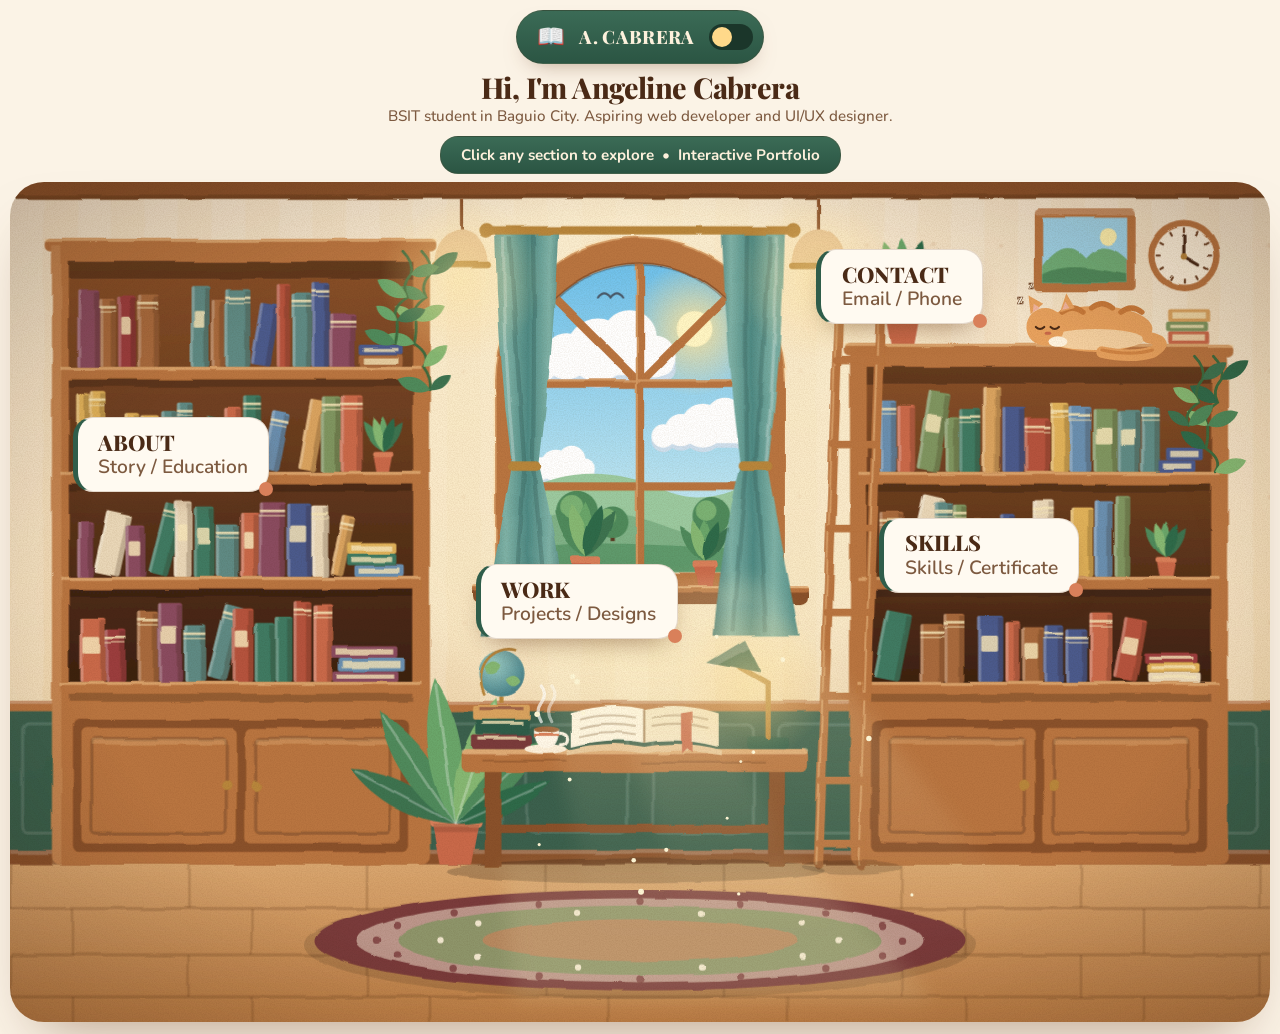
==== index.html @ 89974134 "Add files via upload" ====
<!DOCTYPE html>
<html lang="en">
<head>
<meta charset="UTF-8">
<meta name="viewport" content="width=device-width, initial-scale=1, viewport-fit=cover">
<title>Angeline Cabrera | BSIT Student, Web Developer &amp; UI/UX Designer in Baguio</title>
<meta name="description" content="Portfolio of Angeline Cabrera, a 3rd year BSIT student in Baguio City. Web design, front-end development, graphic design and an Arduino Bluetooth robot project.">
<meta name="author" content="Angeline Cabrera">
<meta name="robots" content="index, follow">
<meta name="theme-color" content="#fbf3e6">
<meta property="og:type" content="website">
<meta property="og:title" content="Angeline Cabrera | Portfolio">
<meta property="og:description" content="BSIT student in Baguio. Aspiring web developer and UI/UX designer.">
<meta property="og:image" content="me.jpg">
<link rel="icon" href="data:image/svg+xml,%3Csvg xmlns='http://www.w3.org/2000/svg' viewBox='0 0 64 64'%3E%3Crect width='64' height='64' rx='16' fill='%23a84a2a'/%3E%3Ctext x='32' y='42' font-size='28' font-weight='800' text-anchor='middle' fill='white' font-family='sans-serif'%3EAC%3C/text%3E%3C/svg%3E">
<script type="application/ld+json">{"@context":"https://schema.org","@type":"Person","name":"Angeline Cabrera","jobTitle":"BSIT Student, Aspiring Web Developer and UI/UX Designer","alumniOf":"Data Center College of the Philippines","email":"angecab0317@gmail.com","address":{"@type":"PostalAddress","addressLocality":"Baguio City","addressCountry":"PH"}}</script>
<link rel="preconnect" href="https://fonts.googleapis.com">
<link href="https://fonts.googleapis.com/css2?family=Playfair+Display:wght@700;800&family=Nunito:wght@500;600;700;800&display=swap" rel="stylesheet">
<link rel="stylesheet" href="style.css">
</head>
<body>
<input type="checkbox" id="night" class="sr-only" aria-label="Night mode">

<div class="bar">
  <i>📖</i><div><strong>A. CABRERA</strong></div>
  <label for="night" class="mode" title="Switch day or night mode"><span class="sr-only">Switch day or night mode</span></label>
</div>

<header class="intro">
  <h1>Hi, I'm Angeline Cabrera</h1>
  <p>BSIT student in Baguio City. Aspiring web developer and UI/UX designer.</p>
</header>
  <p class="hint">Click any section to explore &nbsp;•&nbsp; Interactive Portfolio</p>

<main id="home" class="stage">
  <svg viewBox="0 0 1200 800" role="img" aria-label="A cozy hand-painted library with tall bookshelves, an arched window showing a sunny sky, a reading desk with an open book, leafy plants and a sleeping cat">
<defs>
  <linearGradient id="gWall" x1="0" y1="0" x2="0" y2="1"><stop offset="0" style="stop-color:var(--wall)"/><stop offset="1" style="stop-color:var(--wall2)"/></linearGradient>
  <linearGradient id="gSky" x1="0" y1="0" x2="0" y2="1"><stop offset="0" style="stop-color:var(--sky1)"/><stop offset="1" style="stop-color:var(--sky2)"/></linearGradient>
  <linearGradient id="gFloor" x1="0" y1="0" x2="0" y2="1"><stop offset="0" style="stop-color:var(--floor)"/><stop offset="1" style="stop-color:var(--floor2)"/></linearGradient>
  <linearGradient id="gBack" x1="0" y1="0" x2="0" y2="1"><stop offset="0" style="stop-color:var(--woodd)"/><stop offset="1" stop-color="#3a1f10"/></linearGradient>
  <linearGradient id="gCurt" x1="0" y1="0" x2="1" y2="0"><stop offset="0" stop-color="#4f8a84"/><stop offset=".3" stop-color="#7fb3a8"/><stop offset=".55" stop-color="#4f8a84"/><stop offset=".8" stop-color="#7fb3a8"/><stop offset="1" stop-color="#477a74"/></linearGradient>
  <linearGradient id="gBeam" x1="0" y1="0" x2="0" y2="1"><stop offset="0" stop-color="#fff3c4" stop-opacity=".7"/><stop offset="1" stop-color="#fff3c4" stop-opacity="0"/></linearGradient>
  <radialGradient id="rGlow"><stop offset="0" stop-color="#ffe7a0" stop-opacity=".95"/><stop offset="1" stop-color="#ffd98a" stop-opacity="0"/></radialGradient>
  <radialGradient id="rVig" cx=".5" cy=".5" r=".75"><stop offset=".6" stop-color="#3a1f0c" stop-opacity="0"/><stop offset="1" stop-color="#3a1f0c" stop-opacity=".3"/></radialGradient>
  <radialGradient id="rGlobe" cx=".35" cy=".3" r=".8"><stop offset="0" stop-color="#9fd0c8"/><stop offset="1" stop-color="#3f7a84"/></radialGradient>
  <pattern id="pStripe" width="64" height="800" patternUnits="userSpaceOnUse"><rect width="32" height="800" fill="#fff" opacity=".13"/><circle cx="48" cy="60" r="2.2" fill="#b9743f" opacity=".12"/><circle cx="48" cy="180" r="2.2" fill="#b9743f" opacity=".12"/><circle cx="48" cy="300" r="2.2" fill="#b9743f" opacity=".12"/><circle cx="48" cy="420" r="2.2" fill="#b9743f" opacity=".12"/></pattern>
  <clipPath id="cWin"><path d="M486 372V192a114 114 0 0 1 228 0V372Z"/></clipPath>
  <filter id="paint" x="-2%" y="-2%" width="104%" height="104%">
    <feTurbulence type="fractalNoise" baseFrequency=".022" numOctaves="2" seed="3" result="n"/>
    <feDisplacementMap in="SourceGraphic" in2="n" scale="4" xChannelSelector="R" yChannelSelector="G"/>
  </filter>
  <filter id="beamblur" x="-20%" y="-20%" width="140%" height="140%"><feGaussianBlur stdDeviation="9"/></filter>
  <filter id="soft" x="-50%" y="-50%" width="200%" height="200%"><feGaussianBlur stdDeviation="22"/></filter>
  <filter id="grain" x="0" y="0" width="100%" height="100%">
    <feTurbulence type="fractalNoise" baseFrequency=".85" numOctaves="2" seed="5" stitchTiles="stitch"/>
    <feColorMatrix type="matrix" values="0 0 0 0 .35  0 0 0 0 .22  0 0 0 0 .1  0 0 0 .9 -.3"/>
  </filter>
</defs><g filter="url(#paint)"><rect x="-30" y="-30" width="1260" height="860" fill="url(#gWall)"/><rect x="-30" y="-30" width="1260" height="670" fill="url(#pStripe)"/><ellipse cx="600" cy="250" rx="300" ry="260" fill="#fff3d0" opacity=".55" filter="url(#soft)"/><ellipse cx="60" cy="700" rx="220" ry="140" fill="#6b3f22" opacity=".18" filter="url(#soft)"/><ellipse cx="1150" cy="700" rx="220" ry="140" fill="#6b3f22" opacity=".18" filter="url(#soft)"/><rect x="-30" y="-30" width="1260" height="46" fill="var(--woodd)"/><rect x="-30" y="12" width="1260" height="4" fill="#000" opacity=".15"/><rect x="-30" y="500" width="1260" height="140" fill="var(--green)" opacity=".92"/><rect x="-30" y="500" width="1260" height="140" fill="#000" opacity=".06"/><rect x="-30" y="494" width="1260" height="10" fill="var(--wood)"/><rect x="-30" y="494" width="1260" height="3" fill="#fff" opacity=".25"/><rect x="12" y="516" width="96" height="104" rx="6" fill="none" stroke="#fff" stroke-opacity=".12" stroke-width="3"/><rect x="132" y="516" width="96" height="104" rx="6" fill="none" stroke="#fff" stroke-opacity=".12" stroke-width="3"/><rect x="252" y="516" width="96" height="104" rx="6" fill="none" stroke="#fff" stroke-opacity=".12" stroke-width="3"/><rect x="372" y="516" width="96" height="104" rx="6" fill="none" stroke="#fff" stroke-opacity=".12" stroke-width="3"/><rect x="492" y="516" width="96" height="104" rx="6" fill="none" stroke="#fff" stroke-opacity=".12" stroke-width="3"/><rect x="612" y="516" width="96" height="104" rx="6" fill="none" stroke="#fff" stroke-opacity=".12" stroke-width="3"/><rect x="732" y="516" width="96" height="104" rx="6" fill="none" stroke="#fff" stroke-opacity=".12" stroke-width="3"/><rect x="852" y="516" width="96" height="104" rx="6" fill="none" stroke="#fff" stroke-opacity=".12" stroke-width="3"/><rect x="972" y="516" width="96" height="104" rx="6" fill="none" stroke="#fff" stroke-opacity=".12" stroke-width="3"/><rect x="1092" y="516" width="96" height="104" rx="6" fill="none" stroke="#fff" stroke-opacity=".12" stroke-width="3"/><rect x="-30" y="636" width="1260" height="14" fill="var(--woodd)"/><rect y="636" width="1200" height="4" fill="#fff" opacity=".2"/><rect x="-30" y="650" width="1260" height="180" fill="url(#gFloor)"/><path d="M0 692H1200M0 736H1200M0 776H1200" stroke="#5a3214" stroke-opacity=".22" stroke-width="3"/><path d="M0 650v42" stroke="#5a3214" stroke-opacity=".2" stroke-width="2.5"/><path d="M170 650v42" stroke="#5a3214" stroke-opacity=".2" stroke-width="2.5"/><path d="M340 650v42" stroke="#5a3214" stroke-opacity=".2" stroke-width="2.5"/><path d="M510 650v42" stroke="#5a3214" stroke-opacity=".2" stroke-width="2.5"/><path d="M680 650v42" stroke="#5a3214" stroke-opacity=".2" stroke-width="2.5"/><path d="M850 650v42" stroke="#5a3214" stroke-opacity=".2" stroke-width="2.5"/><path d="M1020 650v42" stroke="#5a3214" stroke-opacity=".2" stroke-width="2.5"/><path d="M1190 650v42" stroke="#5a3214" stroke-opacity=".2" stroke-width="2.5"/><path d="M60 692v44" stroke="#5a3214" stroke-opacity=".2" stroke-width="2.5"/><path d="M230 692v44" stroke="#5a3214" stroke-opacity=".2" stroke-width="2.5"/><path d="M400 692v44" stroke="#5a3214" stroke-opacity=".2" stroke-width="2.5"/><path d="M570 692v44" stroke="#5a3214" stroke-opacity=".2" stroke-width="2.5"/><path d="M740 692v44" stroke="#5a3214" stroke-opacity=".2" stroke-width="2.5"/><path d="M910 692v44" stroke="#5a3214" stroke-opacity=".2" stroke-width="2.5"/><path d="M1080 692v44" stroke="#5a3214" stroke-opacity=".2" stroke-width="2.5"/><path d="M0 736v40" stroke="#5a3214" stroke-opacity=".2" stroke-width="2.5"/><path d="M170 736v40" stroke="#5a3214" stroke-opacity=".2" stroke-width="2.5"/><path d="M340 736v40" stroke="#5a3214" stroke-opacity=".2" stroke-width="2.5"/><path d="M510 736v40" stroke="#5a3214" stroke-opacity=".2" stroke-width="2.5"/><path d="M680 736v40" stroke="#5a3214" stroke-opacity=".2" stroke-width="2.5"/><path d="M850 736v40" stroke="#5a3214" stroke-opacity=".2" stroke-width="2.5"/><path d="M1020 736v40" stroke="#5a3214" stroke-opacity=".2" stroke-width="2.5"/><path d="M1190 736v40" stroke="#5a3214" stroke-opacity=".2" stroke-width="2.5"/><path d="M60 776v24" stroke="#5a3214" stroke-opacity=".2" stroke-width="2.5"/><path d="M230 776v24" stroke="#5a3214" stroke-opacity=".2" stroke-width="2.5"/><path d="M400 776v24" stroke="#5a3214" stroke-opacity=".2" stroke-width="2.5"/><path d="M570 776v24" stroke="#5a3214" stroke-opacity=".2" stroke-width="2.5"/><path d="M740 776v24" stroke="#5a3214" stroke-opacity=".2" stroke-width="2.5"/><path d="M910 776v24" stroke="#5a3214" stroke-opacity=".2" stroke-width="2.5"/><path d="M1080 776v24" stroke="#5a3214" stroke-opacity=".2" stroke-width="2.5"/><rect x="40" y="60" width="360" height="590" rx="8" fill="var(--wood)"/><rect x="56" y="76" width="328" height="412" fill="url(#gBack)"/><rect x="56" y="76" width="328" height="16" fill="#000" opacity=".28"/><rect x="65" y="102" width="21" height="74" rx="2.5" fill="#8a4b5e"/><rect x="65" y="102" width="3" height="74" rx="1.5" fill="#fff" opacity=".24"/><rect x="81" y="104" width="5" height="72" fill="#2a1408" opacity=".2"/><rect x="86" y="111" width="15" height="65" rx="2.5" fill="#a86a3c"/><rect x="86" y="111" width="3" height="65" rx="1.5" fill="#fff" opacity=".24"/><rect x="96" y="113" width="5" height="63" fill="#2a1408" opacity=".2"/><rect x="86" y="118" width="15" height="2.5" fill="#f6e5b8" opacity=".85"/><rect x="86" y="123" width="15" height="1.5" fill="#f6e5b8" opacity=".6"/><rect x="103" y="109" width="17" height="67" rx="2.5" fill="#9b3d3d"/><rect x="103" y="109" width="3" height="67" rx="1.5" fill="#fff" opacity=".24"/><rect x="115" y="111" width="5" height="65" fill="#2a1408" opacity=".2"/><rect x="106" y="129.1" width="9" height="16.0" rx="1.5" fill="#f6e5b8" opacity=".85"/><rect x="122" y="107" width="20" height="69" rx="2.5" fill="#a86a3c"/><rect x="122" y="107" width="3" height="69" rx="1.5" fill="#fff" opacity=".24"/><rect x="137" y="109" width="5" height="67" fill="#2a1408" opacity=".2"/><rect x="122" y="114" width="20" height="2.5" fill="#f6e5b8" opacity=".85"/><rect x="122" y="119" width="20" height="1.5" fill="#f6e5b8" opacity=".6"/><rect x="172" y="100" width="18" height="76" rx="2.5" fill="#5f8a84"/><rect x="172" y="100" width="3" height="76" rx="1.5" fill="#fff" opacity=".24"/><rect x="185" y="102" width="5" height="74" fill="#2a1408" opacity=".2"/><rect x="175" y="122.8" width="10" height="16.0" rx="1.5" fill="#f6e5b8" opacity=".85"/><rect x="192" y="112" width="13" height="64" rx="2.5" fill="#a86a3c"/><rect x="192" y="112" width="3" height="64" rx="1.5" fill="#fff" opacity=".24"/><rect x="200" y="114" width="5" height="62" fill="#2a1408" opacity=".2"/><rect x="205" y="102" width="24" height="74" rx="2.5" fill="#5f8a84"/><rect x="205" y="102" width="3" height="74" rx="1.5" fill="#fff" opacity=".24"/><rect x="224" y="104" width="5" height="72" fill="#2a1408" opacity=".2"/><rect x="205" y="109" width="24" height="2.5" fill="#f6e5b8" opacity=".85"/><rect x="205" y="114" width="24" height="1.5" fill="#f6e5b8" opacity=".6"/><g transform="rotate(9 248 176)"><rect x="229" y="117" width="19" height="59" rx="2.5" fill="#4b5a8c"/><rect x="229" y="117" width="3" height="59" rx="1.5" fill="#fff" opacity=".24"/><rect x="243" y="119" width="5" height="57" fill="#2a1408" opacity=".2"/></g><rect x="254" y="97" width="13" height="79" rx="2.5" fill="#b5533c"/><rect x="254" y="97" width="3" height="79" rx="1.5" fill="#fff" opacity=".24"/><rect x="262" y="99" width="5" height="77" fill="#2a1408" opacity=".2"/><rect x="269" y="106" width="19" height="70" rx="2.5" fill="#5f8a84"/><rect x="269" y="106" width="3" height="70" rx="1.5" fill="#fff" opacity=".24"/><rect x="283" y="108" width="5" height="68" fill="#2a1408" opacity=".2"/><rect x="269" y="113" width="19" height="2.5" fill="#f6e5b8" opacity=".85"/><rect x="269" y="118" width="19" height="1.5" fill="#f6e5b8" opacity=".6"/><rect x="288" y="96" width="17" height="80" rx="2.5" fill="#4b5a8c"/><rect x="288" y="96" width="3" height="80" rx="1.5" fill="#fff" opacity=".24"/><rect x="300" y="98" width="5" height="78" fill="#2a1408" opacity=".2"/><rect x="288" y="103" width="17" height="2.5" fill="#f6e5b8" opacity=".85"/><rect x="288" y="108" width="17" height="1.5" fill="#f6e5b8" opacity=".6"/><rect x="305" y="125" width="24" height="51" rx="2.5" fill="#8a4b5e"/><rect x="305" y="125" width="3" height="51" rx="1.5" fill="#fff" opacity=".24"/><rect x="324" y="127" width="5" height="49" fill="#2a1408" opacity=".2"/><rect x="305" y="132" width="24" height="2.5" fill="#f6e5b8" opacity=".85"/><rect x="305" y="137" width="24" height="1.5" fill="#f6e5b8" opacity=".6"/><rect x="333" y="164" width="41" height="12" rx="2" fill="#a86a3c"/><rect x="337" y="167" width="33" height="6" fill="#f6e5b8" opacity=".8"/><rect x="333" y="155" width="41" height="9" rx="2" fill="#4b5a8c"/><rect x="337" y="158" width="33" height="3" fill="#f6e5b8" opacity=".8"/><rect x="48" y="176" width="344" height="12" fill="var(--wood)"/><rect x="48" y="176" width="344" height="3" fill="#ffd9a0" opacity=".45"/><rect x="56" y="188" width="328" height="7" fill="#000" opacity=".2"/><rect x="63" y="201" width="13" height="75" rx="2.5" fill="#e0b25a"/><rect x="63" y="201" width="3" height="75" rx="1.5" fill="#fff" opacity=".24"/><rect x="71" y="203" width="5" height="73" fill="#2a1408" opacity=".2"/><rect x="76" y="199" width="15" height="77" rx="2.5" fill="#e0b25a"/><rect x="76" y="199" width="3" height="77" rx="1.5" fill="#fff" opacity=".24"/><rect x="86" y="201" width="5" height="75" fill="#2a1408" opacity=".2"/><rect x="76" y="206" width="15" height="2.5" fill="#f6e5b8" opacity=".85"/><rect x="76" y="211" width="15" height="1.5" fill="#f6e5b8" opacity=".6"/><rect x="91" y="226" width="16" height="50" rx="2.5" fill="#9b3d3d"/><rect x="91" y="226" width="3" height="50" rx="1.5" fill="#fff" opacity=".24"/><rect x="102" y="228" width="5" height="48" fill="#2a1408" opacity=".2"/><rect x="109" y="220" width="14" height="56" rx="2.5" fill="#e0b25a"/><rect x="109" y="220" width="3" height="56" rx="1.5" fill="#fff" opacity=".24"/><rect x="118" y="222" width="5" height="54" fill="#2a1408" opacity=".2"/><rect x="109" y="227" width="14" height="2.5" fill="#f6e5b8" opacity=".85"/><rect x="109" y="232" width="14" height="1.5" fill="#f6e5b8" opacity=".6"/><rect x="124" y="222" width="18" height="54" rx="2.5" fill="#e0b25a"/><rect x="124" y="222" width="3" height="54" rx="1.5" fill="#fff" opacity=".24"/><rect x="137" y="224" width="5" height="52" fill="#2a1408" opacity=".2"/><rect x="127" y="238.2" width="10" height="16.0" rx="1.5" fill="#f6e5b8" opacity=".85"/><rect x="144" y="217" width="15" height="59" rx="2.5" fill="#5f8a84"/><rect x="144" y="217" width="3" height="59" rx="1.5" fill="#fff" opacity=".24"/><rect x="154" y="219" width="5" height="57" fill="#2a1408" opacity=".2"/><rect x="144" y="224" width="15" height="2.5" fill="#f6e5b8" opacity=".85"/><rect x="144" y="229" width="15" height="1.5" fill="#f6e5b8" opacity=".6"/><rect x="159" y="209" width="15" height="67" rx="2.5" fill="#5f8a84"/><rect x="159" y="209" width="3" height="67" rx="1.5" fill="#fff" opacity=".24"/><rect x="169" y="211" width="5" height="65" fill="#2a1408" opacity=".2"/><rect x="159" y="216" width="15" height="2.5" fill="#f6e5b8" opacity=".85"/><rect x="159" y="221" width="15" height="1.5" fill="#f6e5b8" opacity=".6"/><g transform="rotate(13 198 276)"><rect x="176" y="225" width="22" height="51" rx="2.5" fill="#3f7a62"/><rect x="176" y="225" width="3" height="51" rx="1.5" fill="#fff" opacity=".24"/><rect x="193" y="227" width="5" height="49" fill="#2a1408" opacity=".2"/></g><rect x="204" y="214" width="16" height="62" rx="2.5" fill="#c9694a"/><rect x="204" y="214" width="3" height="62" rx="1.5" fill="#fff" opacity=".24"/><rect x="215" y="216" width="5" height="60" fill="#2a1408" opacity=".2"/><rect x="222" y="203" width="17" height="73" rx="2.5" fill="#3f7a62"/><rect x="222" y="203" width="3" height="73" rx="1.5" fill="#fff" opacity=".24"/><rect x="234" y="205" width="5" height="71" fill="#2a1408" opacity=".2"/><rect x="222" y="210" width="17" height="2.5" fill="#f6e5b8" opacity=".85"/><rect x="222" y="215" width="17" height="1.5" fill="#f6e5b8" opacity=".6"/><g transform="rotate(11 256 276)"><rect x="239" y="220" width="17" height="56" rx="2.5" fill="#6a8fb0"/><rect x="239" y="220" width="3" height="56" rx="1.5" fill="#fff" opacity=".24"/><rect x="251" y="222" width="5" height="54" fill="#2a1408" opacity=".2"/><rect x="239" y="227" width="17" height="2.5" fill="#f6e5b8" opacity=".85"/><rect x="239" y="232" width="17" height="1.5" fill="#f6e5b8" opacity=".6"/></g><g transform="rotate(10 291 276)"><rect x="274" y="208" width="17" height="68" rx="2.5" fill="#d9a35f"/><rect x="274" y="208" width="3" height="68" rx="1.5" fill="#fff" opacity=".24"/><rect x="286" y="210" width="5" height="66" fill="#2a1408" opacity=".2"/></g><rect x="297" y="204" width="18" height="72" rx="2.5" fill="#7f9560"/><rect x="297" y="204" width="3" height="72" rx="1.5" fill="#fff" opacity=".24"/><rect x="310" y="206" width="5" height="70" fill="#2a1408" opacity=".2"/><rect x="297" y="211" width="18" height="2.5" fill="#f6e5b8" opacity=".85"/><rect x="297" y="216" width="18" height="1.5" fill="#f6e5b8" opacity=".6"/><rect x="315" y="204" width="20" height="72" rx="2.5" fill="#c9694a"/><rect x="315" y="204" width="3" height="72" rx="1.5" fill="#fff" opacity=".24"/><rect x="330" y="206" width="5" height="70" fill="#2a1408" opacity=".2"/><rect x="315" y="211" width="20" height="2.5" fill="#f6e5b8" opacity=".85"/><rect x="315" y="216" width="20" height="1.5" fill="#f6e5b8" opacity=".6"/><g transform="translate(355 276) scale(1.0)"><path d="M-9 -16h18l-3 16h-12z" fill="#c9694a"/><rect x="-10" y="-19" width="20" height="5" rx="2" fill="#d9805a"/><path transform="translate(0 -19) rotate(-34)" d="M0 0C-7 -10 -6 -24 0 -34C6 -24 7 -10 0 0Z" fill="#4f8a5b"/><path transform="translate(0 -19) rotate(0)" d="M0 0C-7 -10 -6 -24 0 -34C6 -24 7 -10 0 0Z" fill="#6aa66b"/><path transform="translate(0 -19) rotate(34)" d="M0 0C-7 -10 -6 -24 0 -34C6 -24 7 -10 0 0Z" fill="#3d7350"/><path transform="translate(0 -19) rotate(-16)" d="M0 0C-7 -10 -6 -24 0 -34C6 -24 7 -10 0 0Z" fill="#86b873"/><path transform="translate(0 -19) rotate(18)" d="M0 0C-7 -10 -6 -24 0 -34C6 -24 7 -10 0 0Z" fill="#2f6a4a"/></g><rect x="48" y="276" width="344" height="12" fill="var(--wood)"/><rect x="48" y="276" width="344" height="3" fill="#ffd9a0" opacity=".45"/><rect x="56" y="288" width="328" height="7" fill="#000" opacity=".2"/><rect x="64" y="324" width="15" height="52" rx="2.5" fill="#8a4b5e"/><rect x="64" y="324" width="3" height="52" rx="1.5" fill="#fff" opacity=".24"/><rect x="74" y="326" width="5" height="50" fill="#2a1408" opacity=".2"/><g transform="rotate(12 104 376)"><rect x="79" y="316" width="25" height="60" rx="2.5" fill="#e9d7b8"/><rect x="79" y="316" width="3" height="60" rx="1.5" fill="#fff" opacity=".24"/><rect x="99" y="318" width="5" height="58" fill="#2a1408" opacity=".2"/></g><rect x="110" y="326" width="19" height="50" rx="2.5" fill="#8a4b5e"/><rect x="110" y="326" width="3" height="50" rx="1.5" fill="#fff" opacity=".24"/><rect x="124" y="328" width="5" height="48" fill="#2a1408" opacity=".2"/><rect x="113" y="341.0" width="11" height="15.0" rx="1.5" fill="#f6e5b8" opacity=".85"/><g transform="rotate(14 150 376)"><rect x="131" y="307" width="19" height="69" rx="2.5" fill="#3f7a62"/><rect x="131" y="307" width="3" height="69" rx="1.5" fill="#fff" opacity=".24"/><rect x="145" y="309" width="5" height="67" fill="#2a1408" opacity=".2"/><rect x="131" y="314" width="19" height="2.5" fill="#f6e5b8" opacity=".85"/><rect x="131" y="319" width="19" height="1.5" fill="#f6e5b8" opacity=".6"/></g><rect x="156" y="303" width="17" height="73" rx="2.5" fill="#e9d7b8"/><rect x="156" y="303" width="3" height="73" rx="1.5" fill="#fff" opacity=".24"/><rect x="168" y="305" width="5" height="71" fill="#2a1408" opacity=".2"/><rect x="159" y="324.9" width="9" height="16.0" rx="1.5" fill="#f6e5b8" opacity=".85"/><rect x="175" y="309" width="20" height="67" rx="2.5" fill="#3f7a62"/><rect x="175" y="309" width="3" height="67" rx="1.5" fill="#fff" opacity=".24"/><rect x="190" y="311" width="5" height="65" fill="#2a1408" opacity=".2"/><rect x="178" y="329.1" width="12" height="16.0" rx="1.5" fill="#f6e5b8" opacity=".85"/><rect x="196" y="326" width="22" height="50" rx="2.5" fill="#5f8a84"/><rect x="196" y="326" width="3" height="50" rx="1.5" fill="#fff" opacity=".24"/><rect x="213" y="328" width="5" height="48" fill="#2a1408" opacity=".2"/><rect x="196" y="333" width="22" height="2.5" fill="#f6e5b8" opacity=".85"/><rect x="196" y="338" width="22" height="1.5" fill="#f6e5b8" opacity=".6"/><rect x="220" y="315" width="17" height="61" rx="2.5" fill="#c9694a"/><rect x="220" y="315" width="3" height="61" rx="1.5" fill="#fff" opacity=".24"/><rect x="232" y="317" width="5" height="59" fill="#2a1408" opacity=".2"/><rect x="223" y="333.3" width="9" height="16.0" rx="1.5" fill="#f6e5b8" opacity=".85"/><rect x="237" y="305" width="25" height="71" rx="2.5" fill="#8a4b5e"/><rect x="237" y="305" width="3" height="71" rx="1.5" fill="#fff" opacity=".24"/><rect x="257" y="307" width="5" height="69" fill="#2a1408" opacity=".2"/><rect x="237" y="312" width="25" height="2.5" fill="#f6e5b8" opacity=".85"/><rect x="237" y="317" width="25" height="1.5" fill="#f6e5b8" opacity=".6"/><rect x="264" y="306" width="23" height="70" rx="2.5" fill="#4b5a8c"/><rect x="264" y="306" width="3" height="70" rx="1.5" fill="#fff" opacity=".24"/><rect x="282" y="308" width="5" height="68" fill="#2a1408" opacity=".2"/><rect x="267" y="327.0" width="15" height="16.0" rx="1.5" fill="#f6e5b8" opacity=".85"/><rect x="287" y="308" width="16" height="68" rx="2.5" fill="#e9d7b8"/><rect x="287" y="308" width="3" height="68" rx="1.5" fill="#fff" opacity=".24"/><rect x="298" y="310" width="5" height="66" fill="#2a1408" opacity=".2"/><rect x="287" y="315" width="16" height="2.5" fill="#f6e5b8" opacity=".85"/><rect x="287" y="320" width="16" height="1.5" fill="#f6e5b8" opacity=".6"/><g transform="rotate(12 317 376)"><rect x="304" y="318" width="13" height="58" rx="2.5" fill="#d9a35f"/><rect x="304" y="318" width="3" height="58" rx="1.5" fill="#fff" opacity=".24"/><rect x="312" y="320" width="5" height="56" fill="#2a1408" opacity=".2"/><rect x="304" y="325" width="13" height="2.5" fill="#f6e5b8" opacity=".85"/><rect x="304" y="330" width="13" height="1.5" fill="#f6e5b8" opacity=".6"/></g><rect x="328" y="365" width="47" height="11" rx="2" fill="#6a8fb0"/><rect x="332" y="368" width="39" height="5" fill="#f6e5b8" opacity=".8"/><rect x="321" y="354" width="47" height="11" rx="2" fill="#3f7a62"/><rect x="325" y="357" width="39" height="5" fill="#f6e5b8" opacity=".8"/><rect x="321" y="343" width="47" height="11" rx="2" fill="#e0b25a"/><rect x="325" y="346" width="39" height="5" fill="#f6e5b8" opacity=".8"/><rect x="48" y="376" width="344" height="12" fill="var(--wood)"/><rect x="48" y="376" width="344" height="3" fill="#ffd9a0" opacity=".45"/><rect x="56" y="388" width="328" height="7" fill="#000" opacity=".2"/><rect x="67" y="415" width="24" height="61" rx="2.5" fill="#c9694a"/><rect x="67" y="415" width="3" height="61" rx="1.5" fill="#fff" opacity=".24"/><rect x="86" y="417" width="5" height="59" fill="#2a1408" opacity=".2"/><rect x="70" y="433.3" width="16" height="16.0" rx="1.5" fill="#f6e5b8" opacity=".85"/><rect x="91" y="426" width="19" height="50" rx="2.5" fill="#9b3d3d"/><rect x="91" y="426" width="3" height="50" rx="1.5" fill="#fff" opacity=".24"/><rect x="105" y="428" width="5" height="48" fill="#2a1408" opacity=".2"/><rect x="91" y="433" width="19" height="2.5" fill="#f6e5b8" opacity=".85"/><rect x="91" y="438" width="19" height="1.5" fill="#f6e5b8" opacity=".6"/><rect x="121" y="409" width="20" height="67" rx="2.5" fill="#a86a3c"/><rect x="121" y="409" width="3" height="67" rx="1.5" fill="#fff" opacity=".24"/><rect x="136" y="411" width="5" height="65" fill="#2a1408" opacity=".2"/><rect x="121" y="416" width="20" height="2.5" fill="#f6e5b8" opacity=".85"/><rect x="121" y="421" width="20" height="1.5" fill="#f6e5b8" opacity=".6"/><rect x="141" y="400" width="23" height="76" rx="2.5" fill="#8a4b5e"/><rect x="141" y="400" width="3" height="76" rx="1.5" fill="#fff" opacity=".24"/><rect x="159" y="402" width="5" height="74" fill="#2a1408" opacity=".2"/><rect x="144" y="422.8" width="15" height="16.0" rx="1.5" fill="#f6e5b8" opacity=".85"/><rect x="166" y="421" width="21" height="55" rx="2.5" fill="#5f8a84"/><rect x="166" y="421" width="3" height="55" rx="1.5" fill="#fff" opacity=".24"/><rect x="182" y="423" width="5" height="53" fill="#2a1408" opacity=".2"/><rect x="166" y="428" width="21" height="2.5" fill="#f6e5b8" opacity=".85"/><rect x="166" y="433" width="21" height="1.5" fill="#f6e5b8" opacity=".6"/><g transform="rotate(14 206 476)"><rect x="187" y="404" width="19" height="72" rx="2.5" fill="#5f8a84"/><rect x="187" y="404" width="3" height="72" rx="1.5" fill="#fff" opacity=".24"/><rect x="201" y="406" width="5" height="70" fill="#2a1408" opacity=".2"/><rect x="187" y="411" width="19" height="2.5" fill="#f6e5b8" opacity=".85"/><rect x="187" y="416" width="19" height="1.5" fill="#f6e5b8" opacity=".6"/></g><rect x="212" y="406" width="20" height="70" rx="2.5" fill="#b5533c"/><rect x="212" y="406" width="3" height="70" rx="1.5" fill="#fff" opacity=".24"/><rect x="227" y="408" width="5" height="68" fill="#2a1408" opacity=".2"/><rect x="215" y="427.0" width="12" height="16.0" rx="1.5" fill="#f6e5b8" opacity=".85"/><rect x="233" y="420" width="20" height="56" rx="2.5" fill="#3f7a62"/><rect x="233" y="420" width="3" height="56" rx="1.5" fill="#fff" opacity=".24"/><rect x="248" y="422" width="5" height="54" fill="#2a1408" opacity=".2"/><rect x="253" y="414" width="16" height="62" rx="2.5" fill="#3f7a62"/><rect x="253" y="414" width="3" height="62" rx="1.5" fill="#fff" opacity=".24"/><rect x="264" y="416" width="5" height="60" fill="#2a1408" opacity=".2"/><rect x="270" y="399" width="17" height="77" rx="2.5" fill="#b5533c"/><rect x="270" y="399" width="3" height="77" rx="1.5" fill="#fff" opacity=".24"/><rect x="282" y="401" width="5" height="75" fill="#2a1408" opacity=".2"/><rect x="270" y="406" width="17" height="2.5" fill="#f6e5b8" opacity=".85"/><rect x="270" y="411" width="17" height="1.5" fill="#f6e5b8" opacity=".6"/><rect x="289" y="402" width="18" height="74" rx="2.5" fill="#c9694a"/><rect x="289" y="402" width="3" height="74" rx="1.5" fill="#fff" opacity=".24"/><rect x="302" y="404" width="5" height="72" fill="#2a1408" opacity=".2"/><rect x="289" y="409" width="18" height="2.5" fill="#f6e5b8" opacity=".85"/><rect x="289" y="414" width="18" height="1.5" fill="#f6e5b8" opacity=".6"/><rect x="307" y="466" width="63" height="10" rx="2" fill="#8a4b5e"/><rect x="311" y="469" width="55" height="4" fill="#f6e5b8" opacity=".8"/><rect x="313" y="453" width="63" height="13" rx="2" fill="#6a8fb0"/><rect x="317" y="456" width="55" height="7" fill="#f6e5b8" opacity=".8"/><rect x="306" y="441" width="63" height="12" rx="2" fill="#8a4b5e"/><rect x="310" y="444" width="55" height="6" fill="#f6e5b8" opacity=".8"/><rect x="48" y="476" width="344" height="12" fill="var(--wood)"/><rect x="48" y="476" width="344" height="3" fill="#ffd9a0" opacity=".45"/><rect x="56" y="488" width="328" height="7" fill="#000" opacity=".2"/><rect x="34" y="54" width="372" height="12" rx="5" fill="var(--wood)"/><rect x="34" y="54" width="372" height="3" fill="#ffd9a0" opacity=".5"/><rect x="60" y="512" width="320" height="126" rx="6" fill="var(--woodd)"/><rect x="68" y="520" width="148" height="110" rx="5" fill="var(--wood)"/><rect x="78" y="530" width="128" height="90" rx="4" fill="none" stroke="#000" stroke-opacity=".18" stroke-width="3"/><rect x="78" y="530" width="128" height="6" fill="#ffd9a0" opacity=".22"/><rect x="224" y="520" width="148" height="110" rx="5" fill="var(--wood)"/><rect x="234" y="530" width="128" height="90" rx="4" fill="none" stroke="#000" stroke-opacity=".18" stroke-width="3"/><rect x="234" y="530" width="128" height="6" fill="#ffd9a0" opacity=".22"/><circle cx="206" cy="575" r="5" fill="var(--brass)"/><circle cx="234" cy="575" r="5" fill="var(--brass)"/><rect x="40" y="60" width="9" height="590" fill="#ffd9a0" opacity=".18"/><rect x="800" y="160" width="360" height="490" rx="8" fill="var(--wood)"/><rect x="816" y="176" width="328" height="312" fill="url(#gBack)"/><rect x="816" y="176" width="328" height="16" fill="#000" opacity=".28"/><rect x="828" y="208" width="16" height="68" rx="2.5" fill="#6a8fb0"/><rect x="828" y="208" width="3" height="68" rx="1.5" fill="#fff" opacity=".24"/><rect x="839" y="210" width="5" height="66" fill="#2a1408" opacity=".2"/><rect x="828" y="215" width="16" height="2.5" fill="#f6e5b8" opacity=".85"/><rect x="828" y="220" width="16" height="1.5" fill="#f6e5b8" opacity=".6"/><rect x="845" y="213" width="17" height="63" rx="2.5" fill="#c9694a"/><rect x="845" y="213" width="3" height="63" rx="1.5" fill="#fff" opacity=".24"/><rect x="857" y="215" width="5" height="61" fill="#2a1408" opacity=".2"/><g transform="rotate(9 885 276)"><rect x="863" y="200" width="22" height="76" rx="2.5" fill="#7f9560"/><rect x="863" y="200" width="3" height="76" rx="1.5" fill="#fff" opacity=".24"/><rect x="880" y="202" width="5" height="74" fill="#2a1408" opacity=".2"/><rect x="866" y="222.8" width="14" height="16.0" rx="1.5" fill="#f6e5b8" opacity=".85"/></g><rect x="891" y="224" width="13" height="52" rx="2.5" fill="#7f9560"/><rect x="891" y="224" width="3" height="52" rx="1.5" fill="#fff" opacity=".24"/><rect x="899" y="226" width="5" height="50" fill="#2a1408" opacity=".2"/><rect x="904" y="216" width="20" height="60" rx="2.5" fill="#3f7a62"/><rect x="904" y="216" width="3" height="60" rx="1.5" fill="#fff" opacity=".24"/><rect x="919" y="218" width="5" height="58" fill="#2a1408" opacity=".2"/><rect x="904" y="223" width="20" height="2.5" fill="#f6e5b8" opacity=".85"/><rect x="904" y="228" width="20" height="1.5" fill="#f6e5b8" opacity=".6"/><rect x="926" y="195" width="17" height="81" rx="2.5" fill="#d9a35f"/><rect x="926" y="195" width="3" height="81" rx="1.5" fill="#fff" opacity=".24"/><rect x="938" y="197" width="5" height="79" fill="#2a1408" opacity=".2"/><rect x="945" y="214" width="21" height="62" rx="2.5" fill="#4b5a8c"/><rect x="945" y="214" width="3" height="62" rx="1.5" fill="#fff" opacity=".24"/><rect x="961" y="216" width="5" height="60" fill="#2a1408" opacity=".2"/><rect x="966" y="225" width="24" height="51" rx="2.5" fill="#b5533c"/><rect x="966" y="225" width="3" height="51" rx="1.5" fill="#fff" opacity=".24"/><rect x="985" y="227" width="5" height="49" fill="#2a1408" opacity=".2"/><rect x="966" y="232" width="24" height="2.5" fill="#f6e5b8" opacity=".85"/><rect x="966" y="237" width="24" height="1.5" fill="#f6e5b8" opacity=".6"/><rect x="991" y="211" width="18" height="65" rx="2.5" fill="#e0b25a"/><rect x="991" y="211" width="3" height="65" rx="1.5" fill="#fff" opacity=".24"/><rect x="1004" y="213" width="5" height="63" fill="#2a1408" opacity=".2"/><rect x="991" y="218" width="18" height="2.5" fill="#f6e5b8" opacity=".85"/><rect x="991" y="223" width="18" height="1.5" fill="#f6e5b8" opacity=".6"/><rect x="1009" y="214" width="21" height="62" rx="2.5" fill="#6a8fb0"/><rect x="1009" y="214" width="3" height="62" rx="1.5" fill="#fff" opacity=".24"/><rect x="1025" y="216" width="5" height="60" fill="#2a1408" opacity=".2"/><rect x="1009" y="221" width="21" height="2.5" fill="#f6e5b8" opacity=".85"/><rect x="1009" y="226" width="21" height="1.5" fill="#f6e5b8" opacity=".6"/><rect x="1032" y="216" width="23" height="60" rx="2.5" fill="#7f9560"/><rect x="1032" y="216" width="3" height="60" rx="1.5" fill="#fff" opacity=".24"/><rect x="1050" y="218" width="5" height="58" fill="#2a1408" opacity=".2"/><rect x="1035" y="234.0" width="15" height="16.0" rx="1.5" fill="#f6e5b8" opacity=".85"/><rect x="1055" y="218" width="21" height="58" rx="2.5" fill="#5f8a84"/><rect x="1055" y="218" width="3" height="58" rx="1.5" fill="#fff" opacity=".24"/><rect x="1071" y="220" width="5" height="56" fill="#2a1408" opacity=".2"/><rect x="1058" y="235.4" width="13" height="16.0" rx="1.5" fill="#f6e5b8" opacity=".85"/><rect x="1077" y="214" width="18" height="62" rx="2.5" fill="#5f8a84"/><rect x="1077" y="214" width="3" height="62" rx="1.5" fill="#fff" opacity=".24"/><rect x="1090" y="216" width="5" height="60" fill="#2a1408" opacity=".2"/><rect x="1077" y="221" width="18" height="2.5" fill="#f6e5b8" opacity=".85"/><rect x="1077" y="226" width="18" height="1.5" fill="#f6e5b8" opacity=".6"/><rect x="1094" y="265" width="35" height="11" rx="2" fill="#4b5a8c"/><rect x="1098" y="268" width="27" height="5" fill="#f6e5b8" opacity=".8"/><rect x="1101" y="253" width="35" height="12" rx="2" fill="#4b5a8c"/><rect x="1105" y="256" width="27" height="6" fill="#f6e5b8" opacity=".8"/><rect x="808" y="276" width="344" height="12" fill="var(--wood)"/><rect x="808" y="276" width="344" height="3" fill="#ffd9a0" opacity=".45"/><rect x="816" y="288" width="328" height="7" fill="#000" opacity=".2"/><rect x="828" y="314" width="24" height="62" rx="2.5" fill="#a86a3c"/><rect x="828" y="314" width="3" height="62" rx="1.5" fill="#fff" opacity=".24"/><rect x="847" y="316" width="5" height="60" fill="#2a1408" opacity=".2"/><rect x="828" y="321" width="24" height="2.5" fill="#f6e5b8" opacity=".85"/><rect x="828" y="326" width="24" height="1.5" fill="#f6e5b8" opacity=".6"/><g transform="rotate(13 874 376)"><rect x="852" y="300" width="22" height="76" rx="2.5" fill="#e9d7b8"/><rect x="852" y="300" width="3" height="76" rx="1.5" fill="#fff" opacity=".24"/><rect x="869" y="302" width="5" height="74" fill="#2a1408" opacity=".2"/><rect x="855" y="322.8" width="14" height="16.0" rx="1.5" fill="#f6e5b8" opacity=".85"/></g><rect x="880" y="305" width="18" height="71" rx="2.5" fill="#5f8a84"/><rect x="880" y="305" width="3" height="71" rx="1.5" fill="#fff" opacity=".24"/><rect x="893" y="307" width="5" height="69" fill="#2a1408" opacity=".2"/><rect x="880" y="312" width="18" height="2.5" fill="#f6e5b8" opacity=".85"/><rect x="880" y="317" width="18" height="1.5" fill="#f6e5b8" opacity=".6"/><rect x="898" y="307" width="13" height="69" rx="2.5" fill="#7f9560"/><rect x="898" y="307" width="3" height="69" rx="1.5" fill="#fff" opacity=".24"/><rect x="906" y="309" width="5" height="67" fill="#2a1408" opacity=".2"/><rect x="898" y="314" width="13" height="2.5" fill="#f6e5b8" opacity=".85"/><rect x="898" y="319" width="13" height="1.5" fill="#f6e5b8" opacity=".6"/><rect x="911" y="321" width="15" height="55" rx="2.5" fill="#d9a35f"/><rect x="911" y="321" width="3" height="55" rx="1.5" fill="#fff" opacity=".24"/><rect x="921" y="323" width="5" height="53" fill="#2a1408" opacity=".2"/><rect x="943" y="316" width="14" height="60" rx="2.5" fill="#4b5a8c"/><rect x="943" y="316" width="3" height="60" rx="1.5" fill="#fff" opacity=".24"/><rect x="952" y="318" width="5" height="58" fill="#2a1408" opacity=".2"/><rect x="959" y="326" width="16" height="50" rx="2.5" fill="#a86a3c"/><rect x="959" y="326" width="3" height="50" rx="1.5" fill="#fff" opacity=".24"/><rect x="970" y="328" width="5" height="48" fill="#2a1408" opacity=".2"/><rect x="975" y="303" width="19" height="73" rx="2.5" fill="#e9d7b8"/><rect x="975" y="303" width="3" height="73" rx="1.5" fill="#fff" opacity=".24"/><rect x="989" y="305" width="5" height="71" fill="#2a1408" opacity=".2"/><rect x="975" y="310" width="19" height="2.5" fill="#f6e5b8" opacity=".85"/><rect x="975" y="315" width="19" height="1.5" fill="#f6e5b8" opacity=".6"/><rect x="994" y="326" width="14" height="50" rx="2.5" fill="#e9d7b8"/><rect x="994" y="326" width="3" height="50" rx="1.5" fill="#fff" opacity=".24"/><rect x="1003" y="328" width="5" height="48" fill="#2a1408" opacity=".2"/><rect x="1010" y="310" width="22" height="66" rx="2.5" fill="#e0b25a"/><rect x="1010" y="310" width="3" height="66" rx="1.5" fill="#fff" opacity=".24"/><rect x="1027" y="312" width="5" height="64" fill="#2a1408" opacity=".2"/><rect x="1033" y="303" width="17" height="73" rx="2.5" fill="#6a8fb0"/><rect x="1033" y="303" width="3" height="73" rx="1.5" fill="#fff" opacity=".24"/><rect x="1045" y="305" width="5" height="71" fill="#2a1408" opacity=".2"/><rect x="1052" y="298" width="15" height="78" rx="2.5" fill="#7f9560"/><rect x="1052" y="298" width="3" height="78" rx="1.5" fill="#fff" opacity=".24"/><rect x="1062" y="300" width="5" height="76" fill="#2a1408" opacity=".2"/><g transform="translate(1101 376) scale(1.0)"><path d="M-9 -16h18l-3 16h-12z" fill="#c9694a"/><rect x="-10" y="-19" width="20" height="5" rx="2" fill="#d9805a"/><path transform="translate(0 -19) rotate(-34)" d="M0 0C-7 -10 -6 -24 0 -34C6 -24 7 -10 0 0Z" fill="#4f8a5b"/><path transform="translate(0 -19) rotate(0)" d="M0 0C-7 -10 -6 -24 0 -34C6 -24 7 -10 0 0Z" fill="#6aa66b"/><path transform="translate(0 -19) rotate(34)" d="M0 0C-7 -10 -6 -24 0 -34C6 -24 7 -10 0 0Z" fill="#3d7350"/><path transform="translate(0 -19) rotate(-16)" d="M0 0C-7 -10 -6 -24 0 -34C6 -24 7 -10 0 0Z" fill="#86b873"/><path transform="translate(0 -19) rotate(18)" d="M0 0C-7 -10 -6 -24 0 -34C6 -24 7 -10 0 0Z" fill="#2f6a4a"/></g><rect x="808" y="376" width="344" height="12" fill="var(--wood)"/><rect x="808" y="376" width="344" height="3" fill="#ffd9a0" opacity=".45"/><rect x="816" y="388" width="328" height="7" fill="#000" opacity=".2"/><g transform="rotate(11 847 476)"><rect x="822" y="411" width="25" height="65" rx="2.5" fill="#3f7a62"/><rect x="822" y="411" width="3" height="65" rx="1.5" fill="#fff" opacity=".24"/><rect x="842" y="413" width="5" height="63" fill="#2a1408" opacity=".2"/></g><rect x="867" y="420" width="23" height="56" rx="2.5" fill="#a86a3c"/><rect x="867" y="420" width="3" height="56" rx="1.5" fill="#fff" opacity=".24"/><rect x="885" y="422" width="5" height="54" fill="#2a1408" opacity=".2"/><rect x="867" y="427" width="23" height="2.5" fill="#f6e5b8" opacity=".85"/><rect x="867" y="432" width="23" height="1.5" fill="#f6e5b8" opacity=".6"/><rect x="890" y="411" width="19" height="65" rx="2.5" fill="#a86a3c"/><rect x="890" y="411" width="3" height="65" rx="1.5" fill="#fff" opacity=".24"/><rect x="904" y="413" width="5" height="63" fill="#2a1408" opacity=".2"/><rect x="890" y="418" width="19" height="2.5" fill="#f6e5b8" opacity=".85"/><rect x="890" y="423" width="19" height="1.5" fill="#f6e5b8" opacity=".6"/><rect x="922" y="412" width="24" height="64" rx="2.5" fill="#4b5a8c"/><rect x="922" y="412" width="3" height="64" rx="1.5" fill="#fff" opacity=".24"/><rect x="941" y="414" width="5" height="62" fill="#2a1408" opacity=".2"/><rect x="925" y="431.2" width="16" height="16.0" rx="1.5" fill="#f6e5b8" opacity=".85"/><rect x="948" y="418" width="13" height="58" rx="2.5" fill="#c9694a"/><rect x="948" y="418" width="3" height="58" rx="1.5" fill="#fff" opacity=".24"/><rect x="956" y="420" width="5" height="56" fill="#2a1408" opacity=".2"/><rect x="963" y="423" width="21" height="53" rx="2.5" fill="#a86a3c"/><rect x="963" y="423" width="3" height="53" rx="1.5" fill="#fff" opacity=".24"/><rect x="979" y="425" width="5" height="51" fill="#2a1408" opacity=".2"/><rect x="966" y="438.9" width="13" height="15.9" rx="1.5" fill="#f6e5b8" opacity=".85"/><rect x="984" y="421" width="19" height="55" rx="2.5" fill="#4b5a8c"/><rect x="984" y="421" width="3" height="55" rx="1.5" fill="#fff" opacity=".24"/><rect x="998" y="423" width="5" height="53" fill="#2a1408" opacity=".2"/><rect x="984" y="428" width="19" height="2.5" fill="#f6e5b8" opacity=".85"/><rect x="984" y="433" width="19" height="1.5" fill="#f6e5b8" opacity=".6"/><rect x="1005" y="425" width="21" height="51" rx="2.5" fill="#4b5a8c"/><rect x="1005" y="425" width="3" height="51" rx="1.5" fill="#fff" opacity=".24"/><rect x="1021" y="427" width="5" height="49" fill="#2a1408" opacity=".2"/><rect x="1005" y="432" width="21" height="2.5" fill="#f6e5b8" opacity=".85"/><rect x="1005" y="437" width="21" height="1.5" fill="#f6e5b8" opacity=".6"/><rect x="1028" y="410" width="22" height="66" rx="2.5" fill="#c9694a"/><rect x="1028" y="410" width="3" height="66" rx="1.5" fill="#fff" opacity=".24"/><rect x="1045" y="412" width="5" height="64" fill="#2a1408" opacity=".2"/><rect x="1028" y="417" width="22" height="2.5" fill="#f6e5b8" opacity=".85"/><rect x="1028" y="422" width="22" height="1.5" fill="#f6e5b8" opacity=".6"/><g transform="rotate(10 1074 476)"><rect x="1051" y="417" width="23" height="59" rx="2.5" fill="#b5533c"/><rect x="1051" y="417" width="3" height="59" rx="1.5" fill="#fff" opacity=".24"/><rect x="1069" y="419" width="5" height="57" fill="#2a1408" opacity=".2"/><rect x="1054" y="434.7" width="15" height="16.0" rx="1.5" fill="#f6e5b8" opacity=".85"/></g><rect x="1084" y="467" width="50" height="9" rx="2" fill="#e9d7b8"/><rect x="1088" y="470" width="42" height="3" fill="#f6e5b8" opacity=".8"/><rect x="1083" y="458" width="50" height="9" rx="2" fill="#e0b25a"/><rect x="1087" y="461" width="42" height="3" fill="#f6e5b8" opacity=".8"/><rect x="1081" y="449" width="50" height="9" rx="2" fill="#9b3d3d"/><rect x="1085" y="452" width="42" height="3" fill="#f6e5b8" opacity=".8"/><rect x="808" y="476" width="344" height="12" fill="var(--wood)"/><rect x="808" y="476" width="344" height="3" fill="#ffd9a0" opacity=".45"/><rect x="816" y="488" width="328" height="7" fill="#000" opacity=".2"/><rect x="794" y="154" width="372" height="12" rx="5" fill="var(--wood)"/><rect x="794" y="154" width="372" height="3" fill="#ffd9a0" opacity=".5"/><rect x="820" y="512" width="320" height="126" rx="6" fill="var(--woodd)"/><rect x="828" y="520" width="148" height="110" rx="5" fill="var(--wood)"/><rect x="838" y="530" width="128" height="90" rx="4" fill="none" stroke="#000" stroke-opacity=".18" stroke-width="3"/><rect x="838" y="530" width="128" height="6" fill="#ffd9a0" opacity=".22"/><rect x="984" y="520" width="148" height="110" rx="5" fill="var(--wood)"/><rect x="994" y="530" width="128" height="90" rx="4" fill="none" stroke="#000" stroke-opacity=".18" stroke-width="3"/><rect x="994" y="530" width="128" height="6" fill="#ffd9a0" opacity=".22"/><circle cx="966" cy="575" r="5" fill="var(--brass)"/><circle cx="994" cy="575" r="5" fill="var(--brass)"/><g transform="translate(850 154) scale(1.9)"><path d="M-9 -16h18l-3 16h-12z" fill="#c9694a"/><rect x="-10" y="-19" width="20" height="5" rx="2" fill="#d9805a"/><path transform="translate(0 -19) rotate(-34)" d="M0 0C-7 -10 -6 -24 0 -34C6 -24 7 -10 0 0Z" fill="#4f8a5b"/><path transform="translate(0 -19) rotate(0)" d="M0 0C-7 -10 -6 -24 0 -34C6 -24 7 -10 0 0Z" fill="#6aa66b"/><path transform="translate(0 -19) rotate(34)" d="M0 0C-7 -10 -6 -24 0 -34C6 -24 7 -10 0 0Z" fill="#3d7350"/><path transform="translate(0 -19) rotate(-16)" d="M0 0C-7 -10 -6 -24 0 -34C6 -24 7 -10 0 0Z" fill="#86b873"/><path transform="translate(0 -19) rotate(18)" d="M0 0C-7 -10 -6 -24 0 -34C6 -24 7 -10 0 0Z" fill="#2f6a4a"/></g><rect x="1103" y="142" width="40" height="12" rx="2" fill="#c9694a"/><rect x="1107" y="145" width="32" height="6" fill="#f6e5b8" opacity=".8"/><rect x="1101" y="133" width="40" height="9" rx="2" fill="#7f9560"/><rect x="1105" y="136" width="32" height="3" fill="#f6e5b8" opacity=".8"/><rect x="1103" y="121" width="40" height="12" rx="2" fill="#d9a35f"/><rect x="1107" y="124" width="32" height="6" fill="#f6e5b8" opacity=".8"/><rect x="976" y="26" width="96" height="78" rx="4" fill="var(--wood)"/><rect x="984" y="34" width="80" height="62" fill="#9fd4ea"/><circle cx="1046" cy="52" r="8" fill="#fff3b0"/><path d="M984 80c14 -20 28 -22 40 -8c10 -12 24 -14 40 2V96H984z" fill="#6fae78"/><path d="M984 88c18 -10 40 -8 80 0V96H984z" fill="#4f8a5b"/><rect x="976" y="26" width="96" height="6" rx="3" fill="#fff" opacity=".2"/><circle cx="1118" cy="70" r="34" fill="var(--wood)"/><circle cx="1118" cy="70" r="28" fill="#fdf1dc"/><path d="M1118.0 47.0L1118.0 44.0" stroke="#6b3f22" stroke-width="2" stroke-linecap="round"/><path d="M1129.5 50.1L1131.0 47.5" stroke="#6b3f22" stroke-width="2" stroke-linecap="round"/><path d="M1137.9 58.5L1140.5 57.0" stroke="#6b3f22" stroke-width="2" stroke-linecap="round"/><path d="M1141.0 70.0L1144.0 70.0" stroke="#6b3f22" stroke-width="2" stroke-linecap="round"/><path d="M1137.9 81.5L1140.5 83.0" stroke="#6b3f22" stroke-width="2" stroke-linecap="round"/><path d="M1129.5 89.9L1131.0 92.5" stroke="#6b3f22" stroke-width="2" stroke-linecap="round"/><path d="M1118.0 93.0L1118.0 96.0" stroke="#6b3f22" stroke-width="2" stroke-linecap="round"/><path d="M1106.5 89.9L1105.0 92.5" stroke="#6b3f22" stroke-width="2" stroke-linecap="round"/><path d="M1098.1 81.5L1095.5 83.0" stroke="#6b3f22" stroke-width="2" stroke-linecap="round"/><path d="M1095.0 70.0L1092.0 70.0" stroke="#6b3f22" stroke-width="2" stroke-linecap="round"/><path d="M1098.1 58.5L1095.5 57.0" stroke="#6b3f22" stroke-width="2" stroke-linecap="round"/><path d="M1106.5 50.1L1105.0 47.5" stroke="#6b3f22" stroke-width="2" stroke-linecap="round"/><path d="M1118 70V50M1118 70L1132 78" stroke="#4a2a16" stroke-width="3" stroke-linecap="round"/><circle cx="1118" cy="70" r="3" fill="var(--brass)"/></g><g clip-path="url(#cWin)"><rect x="480" y="70" width="240" height="310" fill="url(#gSky)"/><g class="day-only"><circle cx="652" cy="140" r="64" fill="url(#rGlow)"/><circle cx="652" cy="140" r="17" fill="#fff6c4"/></g><g class="night-only"><circle cx="652" cy="140" r="18" fill="#fdf1dc"/><circle cx="660" cy="134" r="16" fill="var(--sky1)"/><circle cx="520" cy="120" r="1.8" fill="#fff6d6"/><circle cx="560" cy="100" r="1.4" fill="#fff6d6"/><circle cx="600" cy="150" r="2" fill="#fff6d6"/><circle cx="540" cy="200" r="1.5" fill="#fff6d6"/><circle cx="690" cy="220" r="1.6" fill="#fff6d6"/><circle cx="700" cy="110" r="1.4" fill="#fff6d6"/><circle cx="580" cy="240" r="1.2" fill="#fff6d6"/><circle cx="630" cy="100" r="1.6" fill="#fff6d6"/></g><g class="cloud c1" style="animation-delay:0s"><g transform="translate(560 160) scale(1.0)"><circle cx="0" cy="6" r="30" fill="#cfe0ee"/><circle cx="30" cy="-6" r="26" fill="#cfe0ee"/><circle cx="-30" cy="12" r="22" fill="#cfe0ee"/><circle cx="54" cy="12" r="20" fill="#cfe0ee"/><circle cx="-54" cy="20" r="16" fill="#cfe0ee"/><rect x="-70" y="6" width="144" height="24" rx="12" fill="#cfe0ee"/><circle cx="0" cy="0" r="30" fill="#fff"/><circle cx="30" cy="-12" r="26" fill="#fff"/><circle cx="-30" cy="6" r="22" fill="#fff"/><circle cx="54" cy="6" r="20" fill="#fff"/><circle cx="-54" cy="14" r="16" fill="#fff"/><rect x="-68" y="2" width="140" height="22" rx="11" fill="#fff"/></g></g><g class="cloud c2" style="animation-delay:-20s"><g transform="translate(660 232) scale(0.7)"><circle cx="0" cy="6" r="30" fill="#cfe0ee"/><circle cx="30" cy="-6" r="26" fill="#cfe0ee"/><circle cx="-30" cy="12" r="22" fill="#cfe0ee"/><circle cx="54" cy="12" r="20" fill="#cfe0ee"/><circle cx="-54" cy="20" r="16" fill="#cfe0ee"/><rect x="-70" y="6" width="144" height="24" rx="12" fill="#cfe0ee"/><circle cx="0" cy="0" r="30" fill="#fff"/><circle cx="30" cy="-12" r="26" fill="#fff"/><circle cx="-30" cy="6" r="22" fill="#fff"/><circle cx="54" cy="6" r="20" fill="#fff"/><circle cx="-54" cy="14" r="16" fill="#fff"/><rect x="-68" y="2" width="140" height="22" rx="11" fill="#fff"/></g></g><g class="cloud c3" style="animation-delay:-40s"><g transform="translate(520 270) scale(0.5)"><circle cx="0" cy="6" r="30" fill="#cfe0ee"/><circle cx="30" cy="-6" r="26" fill="#cfe0ee"/><circle cx="-30" cy="12" r="22" fill="#cfe0ee"/><circle cx="54" cy="12" r="20" fill="#cfe0ee"/><circle cx="-54" cy="20" r="16" fill="#cfe0ee"/><rect x="-70" y="6" width="144" height="24" rx="12" fill="#cfe0ee"/><circle cx="0" cy="0" r="30" fill="#fff"/><circle cx="30" cy="-12" r="26" fill="#fff"/><circle cx="-30" cy="6" r="22" fill="#fff"/><circle cx="54" cy="6" r="20" fill="#fff"/><circle cx="-54" cy="14" r="16" fill="#fff"/><rect x="-68" y="2" width="140" height="22" rx="11" fill="#fff"/></g></g><path d="M480 300c40 -26 90 -30 140 -8c40 18 70 4 100 -14V380H480z" fill="#9ccaa0"/><path d="M480 330c50 -24 100 -20 150 0c40 14 70 6 90 -8V380H480z" fill="#7fb287"/><path d="M480 352c60 -14 120 -6 240 -2V380H480z" fill="#5f9a6c"/><rect x="538" y="318" width="4" height="14" fill="#5a3a22"/><circle cx="540" cy="314" r="20" fill="#4f8a5b"/><circle cx="535" cy="309" r="11.0" fill="#7bb274"/><rect x="572" y="328" width="4" height="14" fill="#5a3a22"/><circle cx="574" cy="324" r="15" fill="#4f8a5b"/><circle cx="569" cy="319" r="8.2" fill="#7bb274"/><rect x="666" y="322" width="4" height="14" fill="#5a3a22"/><circle cx="668" cy="318" r="18" fill="#4f8a5b"/><circle cx="663" cy="313" r="9.9" fill="#7bb274"/><rect x="698" y="330" width="4" height="14" fill="#5a3a22"/><circle cx="700" cy="326" r="14" fill="#4f8a5b"/><circle cx="695" cy="321" r="7.7" fill="#7bb274"/><path d="M560 110q6 -8 12 0q6 -8 12 0" stroke="#4a5a6a" stroke-width="2" fill="none" stroke-linecap="round" class="bird"/><path d="M620 80q5 -6 10 0q5 -6 10 0" stroke="#4a5a6a" stroke-width="1.6" fill="none" stroke-linecap="round" class="bird" style="animation-delay:-3s"/></g><g filter="url(#paint)"><path fill-rule="evenodd" fill="var(--wood)" d="M462 392V190a138 138 0 0 1 276 0V392Z M486 372V192a114 114 0 0 1 228 0V372Z"/><path d="M486 372V192a114 114 0 0 1 228 0V372" fill="none" stroke="#3a1f10" stroke-opacity=".35" stroke-width="3"/><path d="M462 392V190a138 138 0 0 1 276 0" fill="none" stroke="#ffd9a0" stroke-opacity=".35" stroke-width="3"/><path d="M600 78V372M486 192H714M486 290H714M600 192L519.4 111.4M600 192L680.6 111.4" stroke="var(--wood)" stroke-width="8" fill="none"/><path d="M597 80V372M486 189H714" stroke="#ffd9a0" stroke-opacity=".35" stroke-width="2" fill="none"/><rect x="440" y="384" width="320" height="18" rx="7" fill="var(--woodd)"/><rect x="440" y="384" width="320" height="6" rx="3" fill="var(--wood)"/><rect x="440" y="384" width="320" height="2" fill="#ffd9a0" opacity=".6"/><g transform="translate(548 384) scale(1.5)"><path d="M-9 -16h18l-3 16h-12z" fill="#c9694a"/><rect x="-10" y="-19" width="20" height="5" rx="2" fill="#d9805a"/><path transform="translate(0 -19) rotate(-34)" d="M0 0C-7 -10 -6 -24 0 -34C6 -24 7 -10 0 0Z" fill="#4f8a5b"/><path transform="translate(0 -19) rotate(0)" d="M0 0C-7 -10 -6 -24 0 -34C6 -24 7 -10 0 0Z" fill="#6aa66b"/><path transform="translate(0 -19) rotate(34)" d="M0 0C-7 -10 -6 -24 0 -34C6 -24 7 -10 0 0Z" fill="#3d7350"/><path transform="translate(0 -19) rotate(-16)" d="M0 0C-7 -10 -6 -24 0 -34C6 -24 7 -10 0 0Z" fill="#86b873"/><path transform="translate(0 -19) rotate(18)" d="M0 0C-7 -10 -6 -24 0 -34C6 -24 7 -10 0 0Z" fill="#2f6a4a"/></g><g transform="translate(662 384) scale(1.2)"><path d="M-9 -16h18l-3 16h-12z" fill="#c9694a"/><rect x="-10" y="-19" width="20" height="5" rx="2" fill="#d9805a"/><path transform="translate(0 -19) rotate(-34)" d="M0 0C-7 -10 -6 -24 0 -34C6 -24 7 -10 0 0Z" fill="#4f8a5b"/><path transform="translate(0 -19) rotate(0)" d="M0 0C-7 -10 -6 -24 0 -34C6 -24 7 -10 0 0Z" fill="#6aa66b"/><path transform="translate(0 -19) rotate(34)" d="M0 0C-7 -10 -6 -24 0 -34C6 -24 7 -10 0 0Z" fill="#3d7350"/><path transform="translate(0 -19) rotate(-16)" d="M0 0C-7 -10 -6 -24 0 -34C6 -24 7 -10 0 0Z" fill="#86b873"/><path transform="translate(0 -19) rotate(18)" d="M0 0C-7 -10 -6 -24 0 -34C6 -24 7 -10 0 0Z" fill="#2f6a4a"/></g><path d="M534 380c-6 14 -10 22 -8 30" stroke="#4f8a5b" stroke-width="3" fill="none" stroke-linecap="round"/><path transform="translate(526.0 396.0) rotate(150) scale(1.0)" d="M0 0C-8 -8 -7 -20 0 -27C7 -20 8 -8 0 0Z" fill="#6aa66b"/><path transform="translate(528.0 408.0) rotate(-150) scale(1.0)" d="M0 0C-8 -8 -7 -20 0 -27C7 -20 8 -8 0 0Z" fill="#4f8a5b"/><path d="M790 100L770 650" stroke="var(--wood)" stroke-width="9" stroke-linecap="round"/><path d="M788 100L768 650" stroke="#ffd9a0" stroke-opacity=".4" stroke-width="2"/><path d="M830 100L810 650" stroke="var(--wood)" stroke-width="9" stroke-linecap="round"/><path d="M828 100L808 650" stroke="#ffd9a0" stroke-opacity=".4" stroke-width="2"/><path d="M787.5 170h41" stroke="var(--wood)" stroke-width="7" stroke-linecap="round"/><path d="M784.5 250h41" stroke="var(--wood)" stroke-width="7" stroke-linecap="round"/><path d="M781.6 330h41" stroke="var(--wood)" stroke-width="7" stroke-linecap="round"/><path d="M778.7 410h41" stroke="var(--wood)" stroke-width="7" stroke-linecap="round"/><path d="M775.8 490h41" stroke="var(--wood)" stroke-width="7" stroke-linecap="round"/><path d="M772.9 570h41" stroke="var(--wood)" stroke-width="7" stroke-linecap="round"/><path d="M770.7 630h41" stroke="var(--wood)" stroke-width="7" stroke-linecap="round"/><ellipse cx="802" cy="652" rx="48" ry="7" fill="#000" opacity=".16"/><path d="M462 48H522Q518 160 504 270Q522 340 530 432H448Q466 340 478 270Q464 160 462 48Z" fill="url(#gCurt)"/><path d="M476 52Q482 160 490 270Q484 350 480 428M498 50Q500 150 498 268Q506 350 512 428" stroke="#1d3d3a" stroke-opacity=".22" stroke-width="4" fill="none"/><path d="M470 52Q470 160 480 268" stroke="#fff" stroke-opacity=".25" stroke-width="3" fill="none"/><rect x="474" y="266" width="32" height="9" rx="4.5" fill="var(--brass)"/><g transform="translate(1200 0) scale(-1 1)"><path d="M462 48H522Q518 160 504 270Q522 340 530 432H448Q466 340 478 270Q464 160 462 48Z" fill="url(#gCurt)"/><path d="M476 52Q482 160 490 270Q484 350 480 428M498 50Q500 150 498 268Q506 350 512 428" stroke="#1d3d3a" stroke-opacity=".22" stroke-width="4" fill="none"/><path d="M470 52Q470 160 480 268" stroke="#fff" stroke-opacity=".25" stroke-width="3" fill="none"/><rect x="474" y="266" width="32" height="9" rx="4.5" fill="var(--brass)"/></g><rect x="454" y="42" width="292" height="8" rx="4" fill="var(--brass)"/><circle cx="454" cy="46" r="7" fill="var(--brass)"/><circle cx="746" cy="46" r="7" fill="var(--brass)"/><path d="M430 16V46" stroke="var(--woodd)" stroke-width="3"/><path d="M404 78a26 33 0 0 1 52 0z" fill="#e9c79a"/><path d="M404 78a26 33 0 0 1 14 -30c-12 8 -14 24 -14 30z" fill="#fff" opacity=".35"/><rect x="402" y="76" width="56" height="6" rx="3" fill="var(--brass)"/><path d="M770 16V46" stroke="var(--woodd)" stroke-width="3"/><path d="M744 78a26 33 0 0 1 52 0z" fill="#e9c79a"/><path d="M744 78a26 33 0 0 1 14 -30c-12 8 -14 24 -14 30z" fill="#fff" opacity=".35"/><rect x="742" y="76" width="56" height="6" rx="3" fill="var(--brass)"/><g transform="translate(424 612)"><path d="M-22 0h44l-7 38h-30z" fill="#c9694a"/><rect x="-25" y="-6" width="50" height="9" rx="4" fill="#d9805a"/><path d="M-22 0h44l-2 8h-40z" fill="#000" opacity=".12"/><g transform="rotate(-62) scale(1.13)"><path d="M0 0C-16 -30 -14 -72 0 -100C14 -72 16 -30 0 0Z" fill="#3d7350"/><path d="M0 0V-96" stroke="#fff" stroke-opacity=".28" stroke-width="2"/></g><g transform="rotate(-34) scale(1.30)"><path d="M0 0C-16 -30 -14 -72 0 -100C14 -72 16 -30 0 0Z" fill="#4f8a5b"/><path d="M0 0V-96" stroke="#fff" stroke-opacity=".28" stroke-width="2"/></g><g transform="rotate(-8) scale(1.40)"><path d="M0 0C-16 -30 -14 -72 0 -100C14 -72 16 -30 0 0Z" fill="#6aa66b"/><path d="M0 0V-96" stroke="#fff" stroke-opacity=".28" stroke-width="2"/></g><g transform="rotate(18) scale(1.27)"><path d="M0 0C-16 -30 -14 -72 0 -100C14 -72 16 -30 0 0Z" fill="#86b873"/><path d="M0 0V-96" stroke="#fff" stroke-opacity=".28" stroke-width="2"/></g><g transform="rotate(46) scale(1.17)"><path d="M0 0C-16 -30 -14 -72 0 -100C14 -72 16 -30 0 0Z" fill="#4f8a5b"/><path d="M0 0V-96" stroke="#fff" stroke-opacity=".28" stroke-width="2"/></g><g transform="rotate(66) scale(1.00)"><path d="M0 0C-16 -30 -14 -72 0 -100C14 -72 16 -30 0 0Z" fill="#2f6a4a"/><path d="M0 0V-96" stroke="#fff" stroke-opacity=".28" stroke-width="2"/></g></g><ellipse cx="600" cy="726" rx="320" ry="52" fill="#000" opacity=".12"/><ellipse cx="600" cy="722" rx="310" ry="48" fill="var(--burg)"/><ellipse cx="600" cy="722" rx="270" ry="40" fill="var(--cream)" opacity=".5"/><ellipse cx="600" cy="722" rx="230" ry="33" fill="var(--olive)" opacity=".75"/><ellipse cx="600" cy="722" rx="150" ry="20" fill="var(--terra)" opacity=".55"/><circle cx="850" cy="722" r="3.5" fill="var(--burg)" opacity=".8"/><circle cx="831" cy="736" r="3.5" fill="var(--burg)" opacity=".8"/><circle cx="777" cy="748" r="3.5" fill="var(--burg)" opacity=".8"/><circle cx="696" cy="756" r="3.5" fill="var(--burg)" opacity=".8"/><circle cx="600" cy="759" r="3.5" fill="var(--burg)" opacity=".8"/><circle cx="504" cy="756" r="3.5" fill="var(--burg)" opacity=".8"/><circle cx="423" cy="748" r="3.5" fill="var(--burg)" opacity=".8"/><circle cx="369" cy="736" r="3.5" fill="var(--burg)" opacity=".8"/><circle cx="350" cy="722" r="3.5" fill="var(--burg)" opacity=".8"/><circle cx="369" cy="708" r="3.5" fill="var(--burg)" opacity=".8"/><circle cx="423" cy="696" r="3.5" fill="var(--burg)" opacity=".8"/><circle cx="504" cy="688" r="3.5" fill="var(--burg)" opacity=".8"/><circle cx="600" cy="685" r="3.5" fill="var(--burg)" opacity=".8"/><circle cx="696" cy="688" r="3.5" fill="var(--burg)" opacity=".8"/><circle cx="777" cy="696" r="3.5" fill="var(--burg)" opacity=".8"/><circle cx="831" cy="708" r="3.5" fill="var(--burg)" opacity=".8"/><circle cx="790" cy="722" r="3" fill="var(--cream)" opacity=".9"/><circle cx="754" cy="738" r="3" fill="var(--cream)" opacity=".9"/><circle cx="659" cy="748" r="3" fill="var(--cream)" opacity=".9"/><circle cx="541" cy="748" r="3" fill="var(--cream)" opacity=".9"/><circle cx="446" cy="738" r="3" fill="var(--cream)" opacity=".9"/><circle cx="410" cy="722" r="3" fill="var(--cream)" opacity=".9"/><circle cx="446" cy="706" r="3" fill="var(--cream)" opacity=".9"/><circle cx="541" cy="696" r="3" fill="var(--cream)" opacity=".9"/><circle cx="659" cy="696" r="3" fill="var(--cream)" opacity=".9"/><circle cx="754" cy="706" r="3" fill="var(--cream)" opacity=".9"/><ellipse cx="596" cy="656" rx="180" ry="12" fill="#000" opacity=".2"/><rect x="452" y="560" width="16" height="92" fill="var(--woodd)"/><rect x="722" y="560" width="16" height="92" fill="var(--woodd)"/><rect x="452" y="612" width="286" height="8" fill="var(--woodd)"/><rect x="430" y="540" width="330" height="22" rx="6" fill="var(--wood)"/><rect x="430" y="540" width="330" height="5" rx="3" fill="#ffd9a0" opacity=".55"/><path d="M450 551h80M600 553h120" stroke="#5a3214" stroke-opacity=".25" stroke-width="2"/><rect x="440" y="526" width="56" height="14" rx="2" fill="#7a3b3b"/><rect x="446" y="528" width="44" height="3" fill="#f6e5b8" opacity=".8"/><rect x="444" y="512" width="50" height="14" rx="2" fill="#2f5d4a"/><rect x="450" y="514" width="38" height="3" fill="#f6e5b8" opacity=".8"/><rect x="441" y="498" width="54" height="14" rx="2" fill="#d9a35f"/><rect x="447" y="500" width="42" height="3" fill="#7a3b3b" opacity=".6"/><path d="M468 496v-6" stroke="var(--brass)" stroke-width="4"/><circle cx="468" cy="468" r="22" fill="url(#rGlobe)"/><path d="M452 462c6 -8 12 -6 16 -2c-2 8 -10 10 -14 8z" fill="#86b873"/><path d="M472 474c6 -6 12 -4 14 2c-4 6 -10 6 -14 -2z" fill="#86b873"/><path d="M452 488c-12 -26 8 -48 30 -42" stroke="var(--brass)" stroke-width="2.5" fill="none"/><path d="M530 541Q568 531 604 538Q640 531 678 541V546Q640 538 604 544Q568 538 530 546Z" fill="#e9c79a"/><path d="M534 538Q570 528 604 534V502Q570 494 534 506Z" fill="#fff8e6"/><path d="M604 534Q638 528 674 538V506Q638 494 604 502Z" fill="#f6e8c8"/><path d="M604 502V534" stroke="#a88660" stroke-width="2"/><path d="M542 512Q566 505 596 510M542 520Q566 513 596 518M542 528Q566 521 596 526M612 510Q640 505 664 512M612 518Q640 513 664 520" stroke="#8a6a48" stroke-opacity=".4" stroke-width="2" fill="none"/><path d="M640 506v38l5 -5l5 5v-40z" fill="#c9694a"/><ellipse cx="510" cy="540" rx="20" ry="4.5" fill="#fdf1dc"/><path d="M498 520h24q0 19 -12 19q-12 0 -12 -19z" fill="#fff8ea"/><path d="M498 526h24" stroke="#d9805a" stroke-width="3"/><path d="M522 524q9 0 9 6q0 6 -9 6" stroke="#fff8ea" stroke-width="3" fill="none"/><ellipse cx="510" cy="520.5" rx="12" ry="3" fill="#a3683c"/><rect x="702" y="528" width="40" height="12" rx="4" fill="var(--green)"/><path d="M722 528V478L694 462" stroke="var(--brass)" stroke-width="5" fill="none" stroke-linecap="round"/><path d="M664 458L700 436L716 468Z" fill="var(--green)"/><path d="M664 458L700 436L704 444L670 462Z" fill="#fff" opacity=".22"/></g>
<g class="breathe" transform="translate(34 0)">
  <ellipse cx="1000" cy="140" rx="54" ry="22" fill="#e8a25e"/>
  <path d="M968 124q10 -8 20 0M996 120q10 -8 20 0M1024 124q10 -8 20 0" stroke="#c97b3a" stroke-width="5" fill="none" stroke-linecap="round"/>
  <ellipse cx="1000" cy="150" rx="46" ry="10" fill="#f6d2a2"/>
  <circle cx="952" cy="138" r="18" fill="#e8a25e"/>
  <path d="M938 126l-2 -18l14 8zM966 124l6 -18l8 14z" fill="#e8a25e"/>
  <path d="M940 124l1 -8l6 4zM968 122l3 -8l4 6z" fill="#f2b6a0"/>
  <path d="M943 138q4 4 8 0M957 138q4 4 8 0" stroke="#4a2a16" stroke-width="2" fill="none" stroke-linecap="round"/>
  <path d="M953 144l3 0" stroke="#c9694a" stroke-width="3" stroke-linecap="round"/>
  <path d="M1050 148q22 4 4 14q-20 6 -48 0" stroke="#e8a25e" stroke-width="11" fill="none" stroke-linecap="round"/>
  <path d="M1054 160q-20 6 -48 0" stroke="#c97b3a" stroke-width="3" fill="none" stroke-linecap="round" opacity=".7"/>
  <ellipse cx="964" cy="152" rx="9" ry="5" fill="#fff4e0"/>
</g>
<g class="zz" transform="translate(34 0)" fill="#fff" stroke="none"><text x="925" y="116" font-size="14" font-family="Georgia,serif" font-weight="700" fill="#fff8e6" stroke="#6b3f22" stroke-width=".6">z</text><text x="936" y="102" font-size="11" font-family="Georgia,serif" font-weight="700" fill="#fff8e6" stroke="#6b3f22" stroke-width=".6">z</text></g>
<g class="sway" style="transform-origin:392px 66px"><path d="M392 66 Q402.9 77 399.7 88 Q390.1 99 396.1 110 Q380.1 121 386.5 132 Q387.5 143 384.9 154 Q401.5 165 393.7 176 Q401.6 187 400.0 198" stroke="#3d6b3f" stroke-width="2.6" fill="none" stroke-linecap="round"/><path transform="translate(399.7 88.0) rotate(52) scale(1.2542301210811697)" d="M0 0C-8 -8 -7 -20 0 -27C7 -20 8 -8 0 0Z" fill="#2f6a4a"/><path transform="translate(396.1 110.0) rotate(-72) scale(1.0765207077218264)" d="M0 0C-8 -8 -7 -20 0 -27C7 -20 8 -8 0 0Z" fill="#4f8a5b"/><path transform="translate(386.5 132.0) rotate(63) scale(1.141673573072835)" d="M0 0C-8 -8 -7 -20 0 -27C7 -20 8 -8 0 0Z" fill="#86b873"/><path transform="translate(386.5 132.0) rotate(-55) scale(0.9)" d="M0 0C-8 -8 -7 -20 0 -27C7 -20 8 -8 0 0Z" fill="#86b873"/><path transform="translate(384.9 154.0) rotate(-73) scale(1.0281578760322705)" d="M0 0C-8 -8 -7 -20 0 -27C7 -20 8 -8 0 0Z" fill="#6aa66b"/><path transform="translate(393.7 176.0) rotate(48) scale(1.129830120371516)" d="M0 0C-8 -8 -7 -20 0 -27C7 -20 8 -8 0 0Z" fill="#86b873"/><path transform="translate(400.0 198.0) rotate(-72) scale(1.208749860030533)" d="M0 0C-8 -8 -7 -20 0 -27C7 -20 8 -8 0 0Z" fill="#4f8a5b"/><path transform="translate(400.0 198.0) rotate(55) scale(0.9)" d="M0 0C-8 -8 -7 -20 0 -27C7 -20 8 -8 0 0Z" fill="#3d7350"/></g><g class="sway" style="transform-origin:374px 66px"><path d="M374 66 Q384.9 77 381.7 88 Q372.1 99 378.1 110 Q362.1 121 368.5 132 Q369.5 143 366.9 154" stroke="#3d6b3f" stroke-width="2.6" fill="none" stroke-linecap="round"/><path transform="translate(381.7 88.0) rotate(75) scale(1.0274754362215222)" d="M0 0C-8 -8 -7 -20 0 -27C7 -20 8 -8 0 0Z" fill="#4f8a5b"/><path transform="translate(378.1 110.0) rotate(-59) scale(1.220790996720557)" d="M0 0C-8 -8 -7 -20 0 -27C7 -20 8 -8 0 0Z" fill="#6aa66b"/><path transform="translate(368.5 132.0) rotate(69) scale(1.0754749892784896)" d="M0 0C-8 -8 -7 -20 0 -27C7 -20 8 -8 0 0Z" fill="#3d7350"/><path transform="translate(368.5 132.0) rotate(-55) scale(0.9)" d="M0 0C-8 -8 -7 -20 0 -27C7 -20 8 -8 0 0Z" fill="#6aa66b"/><path transform="translate(366.9 154.0) rotate(-67) scale(1.174361205133601)" d="M0 0C-8 -8 -7 -20 0 -27C7 -20 8 -8 0 0Z" fill="#4f8a5b"/></g><g class="sway" style="transform-origin:1146px 166px"><path d="M1146 166 Q1156.9 177 1153.7 188 Q1144.1 199 1150.1 210 Q1134.1 221 1140.5 232 Q1141.5 243 1138.9 254 Q1155.5 265 1147.7 276" stroke="#3d6b3f" stroke-width="2.6" fill="none" stroke-linecap="round"/><path transform="translate(1153.7 188.0) rotate(55) scale(1.1632687675887856)" d="M0 0C-8 -8 -7 -20 0 -27C7 -20 8 -8 0 0Z" fill="#2f6a4a"/><path transform="translate(1150.1 210.0) rotate(-59) scale(1.142216060964138)" d="M0 0C-8 -8 -7 -20 0 -27C7 -20 8 -8 0 0Z" fill="#2f6a4a"/><path transform="translate(1140.5 232.0) rotate(66) scale(1.181679859041798)" d="M0 0C-8 -8 -7 -20 0 -27C7 -20 8 -8 0 0Z" fill="#4f8a5b"/><path transform="translate(1140.5 232.0) rotate(-55) scale(0.9)" d="M0 0C-8 -8 -7 -20 0 -27C7 -20 8 -8 0 0Z" fill="#86b873"/><path transform="translate(1138.9 254.0) rotate(-56) scale(1.070299288314009)" d="M0 0C-8 -8 -7 -20 0 -27C7 -20 8 -8 0 0Z" fill="#2f6a4a"/><path transform="translate(1147.7 276.0) rotate(70) scale(1.1622921656887115)" d="M0 0C-8 -8 -7 -20 0 -27C7 -20 8 -8 0 0Z" fill="#86b873"/></g><g class="sway" style="transform-origin:1128px 166px"><path d="M1128 166 Q1138.9 177 1135.7 188 Q1126.1 199 1132.1 210 Q1116.1 221 1122.5 232" stroke="#3d6b3f" stroke-width="2.6" fill="none" stroke-linecap="round"/><path transform="translate(1135.7 188.0) rotate(55) scale(1.0309498102692147)" d="M0 0C-8 -8 -7 -20 0 -27C7 -20 8 -8 0 0Z" fill="#3d7350"/><path transform="translate(1132.1 210.0) rotate(-60) scale(1.046491681240723)" d="M0 0C-8 -8 -7 -20 0 -27C7 -20 8 -8 0 0Z" fill="#86b873"/><path transform="translate(1122.5 232.0) rotate(50) scale(1.1204773043455225)" d="M0 0C-8 -8 -7 -20 0 -27C7 -20 8 -8 0 0Z" fill="#4f8a5b"/><path transform="translate(1122.5 232.0) rotate(-55) scale(0.9)" d="M0 0C-8 -8 -7 -20 0 -27C7 -20 8 -8 0 0Z" fill="#3d7350"/></g><g class="steam"><path d="M506 514q-6 -10 0 -18q6 -8 0 -16" stroke="#fff" stroke-width="3" fill="none" stroke-linecap="round" opacity=".7"/><path d="M516 514q-6 -10 0 -18q6 -8 0 -16" stroke="#fff" stroke-width="3" fill="none" stroke-linecap="round" opacity=".5" style="animation-delay:-1.2s"/></g><rect class="nightshade" width="1200" height="800" fill="#1b2a52"/><g class="beams"><polygon class="beam" points="486,380 714,380 990,720 560,720" fill="url(#gBeam)" opacity=".34" filter="url(#beamblur)"/><polygon class="beam" points="540,380 600,380 790,720 650,720" fill="url(#gBeam)" opacity=".3" filter="url(#beamblur)" style="animation-delay:-2.5s"/><polygon points="470,650 760,650 880,780 480,780" fill="#fff3c4" opacity=".14" filter="url(#beamblur)"/></g><circle class="glow" cx="430" cy="92" r="78" fill="url(#rGlow)"/><circle class="glow" cx="770" cy="92" r="78" fill="url(#rGlow)"/><circle class="glow" cx="704" cy="478" r="74" fill="url(#rGlow)" style="animation-delay:-2s"/><g class="motes"><circle class="mote" cx="818" cy="530" r="2.6" fill="#fff8d8" style="--dx:15px;--dy:-34px;animation-duration:13s;animation-delay:-7s"/><circle class="mote" cx="627" cy="426" r="2.8" fill="#fff8d8" style="--dx:-11px;--dy:-23px;animation-duration:10s;animation-delay:-3s"/><circle class="mote" cx="694" cy="678" r="1.6" fill="#fff8d8" style="--dx:-3px;--dy:-34px;animation-duration:12s;animation-delay:-3s"/><circle class="mote" cx="708" cy="543" r="1.7" fill="#fff8d8" style="--dx:6px;--dy:-29px;animation-duration:13s;animation-delay:-12s"/><circle class="mote" cx="536" cy="471" r="2.4" fill="#fff8d8" style="--dx:10px;--dy:-30px;animation-duration:8s;animation-delay:-0s"/><circle class="mote" cx="502" cy="507" r="2.6" fill="#fff8d8" style="--dx:-8px;--dy:-29px;animation-duration:9s;animation-delay:-5s"/><circle class="mote" cx="601" cy="676" r="2.8" fill="#fff8d8" style="--dx:-5px;--dy:-29px;animation-duration:12s;animation-delay:-3s"/><circle class="mote" cx="696" cy="552" r="1.4" fill="#fff8d8" style="--dx:8px;--dy:-29px;animation-duration:8s;animation-delay:-4s"/><circle class="mote" cx="533" cy="569" r="1.9" fill="#fff8d8" style="--dx:-18px;--dy:-15px;animation-duration:12s;animation-delay:-11s"/><circle class="mote" cx="673" cy="433" r="1.9" fill="#fff8d8" style="--dx:1px;--dy:-19px;animation-duration:12s;animation-delay:-5s"/><circle class="mote" cx="594" cy="646" r="2.2" fill="#fff8d8" style="--dx:-7px;--dy:-33px;animation-duration:9s;animation-delay:-0s"/><circle class="mote" cx="683" cy="606" r="1.4" fill="#fff8d8" style="--dx:8px;--dy:-23px;animation-duration:10s;animation-delay:-9s"/><circle class="mote" cx="504" cy="631" r="1.5" fill="#fff8d8" style="--dx:-7px;--dy:-15px;animation-duration:8s;animation-delay:-1s"/><circle class="mote" cx="625" cy="636" r="2.0" fill="#fff8d8" style="--dx:4px;--dy:-18px;animation-duration:9s;animation-delay:-12s"/><circle class="mote" cx="736" cy="455" r="2.3" fill="#fff8d8" style="--dx:5px;--dy:-25px;animation-duration:7s;animation-delay:-6s"/><circle class="mote" cx="546" cy="506" r="1.9" fill="#fff8d8" style="--dx:5px;--dy:-30px;animation-duration:9s;animation-delay:-4s"/><circle class="mote" cx="859" cy="679" r="1.5" fill="#fff8d8" style="--dx:2px;--dy:-25px;animation-duration:8s;animation-delay:-12s"/><circle class="mote" cx="540" cy="476" r="2.6" fill="#fff8d8" style="--dx:1px;--dy:-19px;animation-duration:8s;animation-delay:-11s"/></g><rect width="1200" height="800" fill="url(#rVig)"/><rect width="1200" height="800" fill="#000" filter="url(#grain)" opacity=".28" style="mix-blend-mode:multiply"/></svg>
  <nav class="spots" aria-label="Sections of the library">
    <a class="spot" href="#about" style="--x:5%;--y:28%"><b>ABOUT</b><span>Story / Education</span></a>
    <a class="spot" href="#work" style="--x:37%;--y:45.5%"><b>WORK</b><span>Projects / Designs</span></a>
    <a class="spot" href="#skills" style="--x:69%;--y:40%"><b>SKILLS</b><span>Skills / Certificate</span></a>
    <a class="spot" href="#contact" style="--x:64%;--y:8%"><b>CONTACT</b><span>Email / Phone</span></a>
  </nav>
</main>

<section class="panel" id="about" aria-label="About"><div class="sheet"><div class="in">
  <header class="head"><a class="back" href="#home">← Back to library</a><div><h2>About me</h2><p class="sub">BSIT student in Baguio. Aspiring web developer and UI/UX designer.</p></div></header>
  <div class="two">
    <img class="photo" src="me.jpg" alt="Angeline Cabrera">
    <div class="stack">
      <div class="card"><h3>My story</h3><p>Hi, I'm Angeline Cabrera, a 3rd-year BSIT student. I want to be good at building simple and user-friendly websites. I started coding in my 2nd year and I'm now learning more about web development, programming, UI/UX and graphic design. I enjoy watching tutorials and joining tech events online.</p></div>
      <div class="card"><h3>Education</h3><ul class="edu">
        <li><div><strong>Elementary</strong><span>Rosario Elementary School</span></div></li>
        <li><div><strong>Junior High</strong><span>Pinsao National High School</span></div></li>
        <li><div><strong>Senior High</strong><span>Pinsao National High School — HUMSS Strand</span></div></li>
        <li><div><strong>College</strong><span>Data Center College of the Philippines (current)</span></div></li>
      </ul></div>
      <div class="note"><b>NOTES: Aspiring UI/UX Designer | 3rd Year College Student</b>“I believe good design is invisible. My goal is to bridge the gap between users and technology through thoughtful, human-centered design. Looking for internship / freelance opportunities to grow.”</div>
    </div>
  </div>
</div></div></section>

<section class="panel" id="work" aria-label="Work"><div class="sheet"><div class="in">
  <header class="head"><a class="back" href="#home">← Back to library</a><div><h2>Work</h2><p class="sub">Web, design and hardware projects. Tap a card to open it.</p></div></header>
  <div class="grid">
    <a class="work" href="#p-arduino"><div><img src="arduino.jpg" alt="Arduino robot car" loading="lazy"></div><p><small>ARDUINO / C++</small>4WD Bluetooth Robot Car</p></a>
    <a class="work" href="#p-logo"><div><img src="logo.png" alt="VIVIDO logo" loading="lazy"></div><p><small>GRAPHIC DESIGN</small>VIVIDO Logo Design</p></a>
    <a class="work" href="#p-card"><div><img src="business-card.png" alt="Business card" loading="lazy"></div><p><small>GRAPHIC DESIGN</small>Business Card Design</p></a>
    <a class="work" href="#p-portfolio"><div><img src="Portss.png" alt="Portfolio website" loading="lazy"></div><p><small>HTML / CSS</small>Personal Portfolio Website</p></a>
    <a class="work" href="#p-thought"><div><img src="tws.png" alt="ThoughtWall" loading="lazy"></div><p><small>BLOG WEBSITE</small>ThoughtWall</p></a>
  </div>
</div></div></section>

<section class="panel" id="skills" aria-label="Skills"><div class="sheet"><div class="in">
  <header class="head"><a class="back" href="#home">← Back to library</a><div><h2>Skills</h2><p class="sub">What I know and what I'm still learning.</p></div></header>
  <div class="two" style="grid-template-columns:repeat(auto-fit,minmax(min(100%,320px),1fr))">
    <div class="card">
      <h3>Tech &amp; design</h3>
      <div class="sk"><p>HTML <span>Intermediate</span></p><i style="--v:70%"></i></div>
      <div class="sk"><p>CSS <span>Intermediate</span></p><i style="--v:65%"></i></div>
      <div class="sk"><p>Graphic Design <span>Intermediate</span></p><i style="--v:65%"></i></div>
      <div class="sk"><p>Adobe Photoshop <span>Intermediate</span></p><i style="--v:65%"></i></div>
      <div class="sk"><p>C# <span>Intermediate</span></p><i style="--v:65%"></i></div>
      <div class="sk"><p>Java <span>Intermediate</span></p><i style="--v:65%"></i></div>
      <div class="sk"><p>Python <span>Intermediate</span></p><i style="--v:65%"></i></div>
      <div class="sk"><p>JavaScript <span>Beginner</span></p><i style="--v:35%"></i></div>
    </div>
    <div class="stack">
      <div class="card"><h3>Also good at</h3><span class="tag">Communication &amp; Documentation</span><span class="tag">Programming Fundamentals</span><span class="tag">Presentation Making</span><span class="tag">Logo Design</span><span class="tag">Business Cards</span></div>
      <div class="card"><h3><Services>Services</h3><span class="tag">Web Design</span><span class="tag">Front-end Development</span><span class="tag">UI Fixes</span><span class="tag">Logos &amp; Cards</span></div>
      <div class="card"><h3>Certificate</h3><div class="cert"><b>✦</b><div><strong>Introduction to AI Literacy and Responsible Use</strong><span>Mapúa Micro-Credentials • September 2026</span></div></div><a class="btn o" href="ClassOf2026__issued.pdf" target="_blank" rel="noopener">View certificate</a></div>
    </div>
  </div>
  <div class="card" style="margin-top:20px">
    <h3>Senior high school honors</h3>
    <div class="dgrid">
      <a class="shot" href="certificate.jpg" target="_blank" rel="noopener"><img src="certificate.jpg" alt="Certificate of Academic Excellence with honors and Senior High School diploma in Humanities and Social Sciences (HUMSS) of Angeline D. Cabrera, Pinsao National High School, 2024" loading="lazy"></a>
      <div>
        <p><strong>Certificate of Academic Excellence (With Honors)</strong> for Grade 12 HUMSS, School Year 2023–2024, and my <strong>Senior High School Diploma</strong> from Pinsao National High School, May 29, 2024.</p>
        <p style="margin-top:12px">My HUMSS strand gave me lots of practice speaking in front of people, like class reports, presentations, and group talks, so I can share my ideas clearly. It also taught me to write essays and reports, which helps me explain and document my projects well.</p>
        <span class="tag" style="margin-top:12px">Communication</span><span class="tag">Public speaking</span><span class="tag">Documentation</span>
      </div>
    </div>
  </div>
</div></div></section>

<section class="panel" id="contact" aria-label="Contact"><div class="sheet"><div class="in">
  <header class="head"><a class="back" href="#home">← Back to library</a><div><h2>Contact</h2><p class="sub">Email, phone and where to find me.</p></div></header>
  <div class="contact card" style="padding:clamp(24px,5vw,56px)">
    <h2>Have a project or opportunity in mind?</h2>
    <p class="sub" style="margin-inline:auto">Let's talk about how we can work together while I keep learning and growing.</p>
    <a class="btn" href="mailto:angecab0317@gmail.com">Start a conversation</a>
    <div class="cards">
      <div><span>Phone</span><a href="tel:+639913090302">0991 309 0302</a></div>
      <div><span>Email</span><a href="mailto:angecab0317@gmail.com">angecab0317@gmail.com</a></div>
      <div><span>Location</span><p>Baguio City, Philippines</p></div>
    </div>
  </div>
  <p style="text-align:center;color:var(--soft);margin-top:24px">© 2026 Angeline Cabrera</p>
</div></div></section>

<section class="panel detail" id="p-arduino" aria-label="Arduino robot"><div class="sheet"><div class="in">
  <a class="back" href="#work">← Back to work</a>
  <div class="dgrid">
    <div class="shot"><img src="arduino.jpg" alt="4WD Arduino UNO Bluetooth robot car"></div>
    <div>
      <span class="tag">ARDUINO UNO</span><span class="tag">BLUETOOTH</span><span class="tag">GROUP PROJECT</span>
      <h2 style="font-size:clamp(1.8rem,5vw,2.8rem);margin:8px 0 12px">4WD Arduino UNO Bluetooth Robot</h2>
      <p>A four-wheel-drive robot car built on an Arduino UNO. An Android phone connects to it by Bluetooth and works as its remote control.</p>
      <dl class="facts"><div><dt>Role</dt><dd>Group project. I coded the robot's functions and made the PowerPoint presentation.</dd></div><div><dt>Tools</dt><dd>Arduino UNO, C++, Bluetooth, Android phone.</dd></div><div><dt>Process</dt><dd>I am one of the people in charge of coding the robot's functions using C++, so it can follow the commands sent from the phone over Bluetooth. Then I made the slides to present our work.</dd></div><div><dt>Outcome</dt><dd>The robot car moves when we use the Android phone as the remote control.</dd></div></dl>
      <a class="btn" href="The_4WD_Arduino_UNO_Bluetooth_robot.pptx">Download presentation</a>
    </div>
  </div>
</div></div></section>

<section class="panel detail" id="p-logo" aria-label="Logo design"><div class="sheet"><div class="in">
  <a class="back" href="#work">← Back to work</a>
  <div class="dgrid">
    <div class="shot"><img src="logo.png" alt="VIVIDO logo"></div>
    <div>
      <span class="tag">LOGO DESIGN</span><span class="tag">BRANDING</span>
      <h2 style="font-size:clamp(1.8rem,5vw,2.8rem);margin:8px 0 12px">VIVIDO Logo</h2>
      <p>A logo for VIVIDO with the tagline “Bring it into focus”. A film strip curls into a bold shape, in deep green and black.</p>
      <dl class="facts"><div><dt>Role</dt><dd>Graphic designer.</dd></div><div><dt>Tools</dt><dd>Adobe Photoshop.</dd></div><div><dt>Process</dt><dd>I drew a film-strip shape, chose deep green and black, and added the name VIVIDO with its tagline.</dd></div><div><dt>Outcome</dt><dd>A finished logo that I also used on my business card.</dd></div></dl>
    </div>
  </div>
</div></div></section>

<section class="panel detail" id="p-card" aria-label="Business card design"><div class="sheet"><div class="in">
  <a class="back" href="#work">← Back to work</a>
  <div class="dgrid">
    <div class="shot"><img src="business-card.png" alt="VIVIDO business card"></div>
    <div>
      <span class="tag">BUSINESS CARD</span><span class="tag">PRINT DESIGN</span>
      <h2 style="font-size:clamp(1.8rem,5vw,2.8rem);margin:8px 0 12px">Business Card</h2>
      <p>A clean business card that uses the VIVIDO logo, with green waves and easy-to-read contact details.</p>
      <dl class="facts"><div><dt>Role</dt><dd>Graphic designer (Lead Designer on the card).</dd></div><div><dt>Tools</dt><dd>Adobe Photoshop.</dd></div><div><dt>Process</dt><dd>I placed the VIVIDO logo on the left, added my name and contact details in bold, easy-to-read text, and used green waves to match the logo.</dd></div><div><dt>Outcome</dt><dd>A finished business card that matches the logo.</dd></div></dl>
    </div>
  </div>
</div></div></section>

<section class="panel detail" id="p-portfolio" aria-label="Portfolio website"><div class="sheet"><div class="in">
  <a class="back" href="#work">← Back to work</a>
  <div class="dgrid">
    <div class="shot"><img src="Portss.png" alt="Portfolio website screenshot"></div>
    <div>
      <span class="tag">HTML</span><span class="tag">CSS</span>
      <h2 style="font-size:clamp(1.8rem,5vw,2.8rem);margin:8px 0 12px">Personal Portfolio Website</h2>
      <p>A fully responsive portfolio built from scratch using HTML and CSS.</p>
      <dl class="facts"><div><dt>Role</dt><dd>Designer and developer.</dd></div><div><dt>Tools</dt><dd>HTML and CSS only.</dd></div><div><dt>Process</dt><dd>I planned the pages, wrote them in HTML, and styled them with CSS.</dd></div><div><dt>Outcome</dt><dd>A good-looking portfolio that opens and works in the browser.</dd></div></dl>
    </div>
  </div>
</div></div></section>

<section class="panel detail" id="p-thought" aria-label="ThoughtWall"><div class="sheet"><div class="in">
  <a class="back" href="#work">← Back to work</a>
  <div class="dgrid">
    <div class="shot"><img src="tws.png" alt="ThoughtWall screenshot"></div>
    <div>
      <span class="tag">BLOG WEBSITE</span><span class="tag">HTML</span><span class="tag">CSS</span>
      <h2 style="font-size:clamp(1.8rem,5vw,2.8rem);margin:8px 0 12px">ThoughtWall</h2>
      <p>A blog-style website for sharing ideas, life experiences, rants and reflections, in a simple, clean and readable layout.</p>
      <dl class="facts"><div><dt>Role</dt><dd>Designer and developer.</dd></div><div><dt>Tools</dt><dd>HTML and CSS only.</dd></div><div><dt>Process</dt><dd>I planned the layout, wrote the pages in HTML, and styled them with CSS in a warm brown look.</dd></div><div><dt>Outcome</dt><dd>A working website that can be opened and used.</dd></div></dl>
    </div>
  </div>
</div></div></section>
</body>
</html>
---- style.css ----
:root{
  --bg:#fbf3e6;--wall:#f6e6cc;--floor:#d9a66f;--card:#fffaf1;--ink:#4a2a16;--soft:#7d5a40;--line:rgba(107,63,34,.18);
  --wood:#b9743f;--woodd:#8a5129;--terra:#d9805a;--olive:#7f9560;--cream:#fdf1dc;--tan:#e9c79a;--glass:#cfe3d8;--teal:#5f8a84;--terrad:#a3452a;--btn:#a84a2a;--green:#2f5d4a;--burg:#7a3b3b;--brass:#b8863b;--h:"Playfair Display",Georgia,serif;
  --f:"Nunito","Segoe UI",system-ui,sans-serif;
  --wall2:#eccf9f;--floor2:#b9783f;--sky1:#6cc0ec;--sky2:#d9f2f4;
}
body:has(#night:checked){
  --bg:#2a1b13;--wall:#4a3224;--floor:#2f2018;--card:#3a271b;--ink:#f6e8d2;--soft:#c9b192;--line:rgba(246,232,210,.16);
  --wood:#7a4c2c;--woodd:#4d2e19;--cream:#e9d7b8;--tan:#b99366;--glass:#1f3040;--terrad:#f2a883;--green:#3f7a62;--burg:#9a4a4a;
  --wall2:#34221a;--floor2:#22150f;--sky1:#1c2a5c;--sky2:#4d62a0;
}
*{box-sizing:border-box;margin:0;padding:0}
html{-webkit-text-size-adjust:100%}
body{background:var(--bg);color:var(--ink);font:500 1rem/1.6 var(--f);min-height:100dvh;display:flex;flex-direction:column;align-items:center;gap:8px;padding:10px 10px 12px;transition:background .5s,color .5s}
body:has(.panel:target){overflow:hidden}
a{color:inherit;text-decoration:none}
img{max-width:100%}
:focus-visible{outline:3px solid var(--terra);outline-offset:3px;border-radius:10px}
.sr-only{position:absolute;opacity:0;width:1px;height:1px;pointer-events:none}

.bar{display:flex;align-items:center;gap:14px;background:linear-gradient(#3b6b56,#2b5543);border:1px solid var(--line);border-radius:999px;padding:8px 10px 8px 20px;box-shadow:0 10px 24px -14px rgba(107,63,34,.6);max-width:100%;color:#fdf1dc}
.bar strong{font-weight:800;letter-spacing:.02em;font-size:clamp(.85rem,2.6vw,1.15rem)}
.bar small{font-weight:600;font-size:.8rem;letter-spacing:.1em}
.bar i{font-style:normal;font-size:1.4rem}
.mode{width:44px;height:26px;border-radius:99px;background:#1b362a;position:relative;cursor:pointer;flex:none}
.mode::after{content:"";position:absolute;top:3px;left:3px;width:20px;height:20px;border-radius:50%;background:#ffd98a;transition:transform .35s cubic-bezier(.6,-.4,.3,1.4),background .35s}
#night:checked ~ .bar .mode::after{transform:translateX(18px);background:#fdf1dc;box-shadow:inset -5px -2px 0 #1b362a}
#night:focus-visible ~ .bar .mode{outline:3px solid var(--terra);outline-offset:3px}

.stage{position:relative;width:100%;max-width:1900px;container-type:inline-size;animation:in 1s cubic-bezier(.2,.8,.2,1) both}
@keyframes in{from{opacity:0;transform:scale(.96) translateY(14px)}}
.stage svg{display:block;width:100%;height:auto;border-radius:clamp(18px,4cqw,34px);box-shadow:0 30px 60px -30px rgba(107,63,34,.55)}
.wall{fill:var(--wall)}.flr{fill:var(--floor)}.wd{fill:var(--wood)}.wdd{fill:var(--woodd)}.tc{fill:var(--terra)}.ol{fill:var(--olive)}.cr{fill:var(--cream)}.tn{fill:var(--tan)}.gl{fill:var(--glass)}.tl{fill:var(--teal)}
.gr{fill:var(--green)}.bg{fill:var(--burg)}
.glow{opacity:.5;animation:glow 4s ease-in-out infinite alternate}
@keyframes glow{to{opacity:.85}}
body:has(#night:checked) .glow{opacity:.8}

.day-only,.night-only,.nightshade,.beams{transition:opacity .6s}
.night-only,.nightshade{opacity:0}
body:has(#night:checked) .night-only{opacity:1}
body:has(#night:checked) .day-only{opacity:0}
body:has(#night:checked) .nightshade{opacity:.38}
body:has(#night:checked) .beams,body:has(#night:checked) .motes{opacity:.15}
.nightshade{pointer-events:none}
.cloud{animation:cdrift 70s ease-in-out infinite alternate}
.c2{animation-duration:90s}.c3{animation-duration:110s}
@keyframes cdrift{from{transform:translateX(-34px)}to{transform:translateX(46px)}}
.bird{animation:bird 14s ease-in-out infinite alternate}
@keyframes bird{from{transform:translate(-20px,6px)}to{transform:translate(60px,-14px)}}
.beam{animation:beam 7s ease-in-out infinite alternate}
@keyframes beam{from{opacity:.22}to{opacity:.42}}
.mote{animation:mote 9s ease-in-out infinite alternate;transform-box:fill-box}
@keyframes mote{0%{transform:translate(0,0);opacity:0}25%{opacity:.9}100%{transform:translate(var(--dx),var(--dy));opacity:.1}}
.steam path{animation:steam 3.2s ease-in-out infinite;transform-box:fill-box;transform-origin:50% 100%}
@keyframes steam{0%{transform:translateY(4px) scaleY(.7);opacity:0}40%{opacity:.7}100%{transform:translateY(-8px) scaleY(1.1);opacity:0}}
.sway{animation:sway 5s ease-in-out infinite alternate}
@keyframes sway{from{transform:rotate(-1.6deg)}to{transform:rotate(1.6deg)}}
.breathe{animation:breathe 3.6s ease-in-out infinite;transform-box:fill-box;transform-origin:50% 100%}
@keyframes breathe{50%{transform:scale(1.015,1.045)}}
.zz{animation:zz 4s ease-in-out infinite}
@keyframes zz{0%,100%{opacity:0;transform:translateY(4px)}50%{opacity:1;transform:translateY(-4px)}}
.spots{position:absolute;inset:0}
.spot{position:absolute;left:var(--x);top:var(--y);display:block;background:var(--card);border:1px solid var(--line);border-radius:clamp(10px,2cqw,20px);padding:.9cqw 1.6cqw;box-shadow:0 12px 26px -12px rgba(107,63,34,.6);transition:transform .35s cubic-bezier(.2,.9,.3,1.4)}
.spot b{display:block;font-weight:800;font-size:clamp(.78rem,1.9cqw,1.35rem);line-height:1.2}
.spot span{display:block;font-weight:600;color:var(--soft);font-size:clamp(.7rem,1.7cqw,1.2rem);line-height:1.25}
.spot::after{content:"";position:absolute;right:-5px;bottom:-5px;width:14px;height:14px;border-radius:50%;background:var(--terra);box-shadow:0 0 0 0 var(--terra);animation:ping 2.2s infinite}
@keyframes ping{70%{box-shadow:0 0 0 12px transparent}}
.spot:hover,.spot:focus-visible{transform:translateY(-6px) scale(1.05)}
.hint{background:linear-gradient(#3b6b56,#2b5543);color:#fdf1dc;border:1px solid var(--line);border-radius:18px;padding:6px 20px;font-weight:700;font-size:clamp(.78rem,2.4vw,.95rem);text-align:center}
.dock{display:flex;gap:6px 22px;flex-wrap:wrap;justify-content:center;font-weight:600;color:var(--soft)}
.dock a:hover{color:var(--terra)}

.panel{position:fixed;inset:0;z-index:20;background:var(--bg);visibility:hidden;clip-path:circle(0% at var(--o,50% 50%));transition:clip-path .85s cubic-bezier(.7,0,.2,1),visibility 0s .85s}
.panel:target,body:has(.detail:target) #work{visibility:visible;clip-path:circle(150% at var(--o,50% 50%));transition:clip-path .85s cubic-bezier(.7,0,.2,1),visibility 0s}
#about{--o:8% 40%}#work{--o:38% 52%}#skills{--o:62% 52%}#contact{--o:76% 22%}
.panel.detail{z-index:30;inset:4dvh 0 0 0;clip-path:none;border-radius:30px 30px 0 0;transform:translateY(105%);box-shadow:0 -20px 60px rgba(40,20,8,.45);transition:transform .75s cubic-bezier(.2,.8,.2,1),visibility 0s .75s}
.panel.detail:target{transform:none;transition:transform .75s cubic-bezier(.2,.8,.2,1),visibility 0s}
.sheet{height:100%;overflow-y:auto;overscroll-behavior:contain;padding:clamp(16px,4vw,44px);padding-bottom:max(30px,env(safe-area-inset-bottom))}
.in{max-width:1400px;margin:0 auto}
.in>*{opacity:0;transform:translateY(26px);transition:opacity .5s,transform .6s cubic-bezier(.2,.8,.2,1)}
.panel:target .in>*,body:has(.detail:target) #work .in>*{opacity:1;transform:none}
.panel:target .in>:nth-child(1){transition-delay:.3s}.panel:target .in>:nth-child(2){transition-delay:.4s}.panel:target .in>:nth-child(3){transition-delay:.5s}.panel:target .in>:nth-child(n+4){transition-delay:.6s}
.back{display:inline-block;font-weight:800;background:var(--card);border:1px solid var(--line);border-radius:99px;padding:8px 18px;margin-bottom:18px;transition:transform .25s}
.back:hover{transform:translateX(-4px)}
h2{font-weight:800;font-size:clamp(2rem,6vw,3.4rem);line-height:1.05;letter-spacing:-.02em}
.sub{color:var(--soft);margin:8px 0 26px;max-width:52ch}
h3{font-weight:800;font-size:1.25rem;margin-bottom:8px}
.card{background:var(--card);border:1px solid var(--line);border-radius:26px;padding:clamp(18px,3vw,28px);box-shadow:0 14px 30px -22px rgba(107,63,34,.6)}
.tag{display:inline-block;background:var(--tan);color:#4a2a16;border-radius:99px;padding:3px 13px;font-weight:700;font-size:.82rem;margin:0 6px 6px 0}

.grid{display:grid;grid-template-columns:repeat(auto-fit,minmax(min(100%,260px),1fr));gap:20px}
.work{display:block;background:var(--card);border:1px solid var(--line);border-radius:26px;overflow:hidden;transition:transform .35s cubic-bezier(.2,.9,.3,1.3),box-shadow .35s}
.work:hover{transform:translateY(-8px) rotate(-.6deg);box-shadow:0 24px 40px -22px rgba(107,63,34,.7)}
.work div{aspect-ratio:4/3;background:var(--wall);overflow:hidden;padding:10px}
.work img{width:100%;height:100%;object-fit:contain;border-radius:10px;transition:transform .6s}
.work:hover img{transform:scale(1.06)}
.work p{padding:14px 18px 18px;font-weight:800;font-size:1.1rem;line-height:1.3}
.work small{display:block;font-weight:700;color:var(--terrad);font-size:.8rem}
.dgrid{display:grid;grid-template-columns:1.1fr 1fr;gap:clamp(18px,3vw,36px);align-items:start}
.shot{background:#fff;border-radius:24px;overflow:hidden;border:1px solid var(--line)}
.shot img{display:block;width:100%;height:auto}
.dgrid ul{margin:6px 0 18px 20px}
.dgrid li{margin-bottom:6px}
.btn{display:inline-block;background:var(--btn);color:#fff;font-weight:800;border-radius:99px;padding:12px 24px;margin:6px 8px 0 0;transition:transform .25s,box-shadow .25s}
.btn.o{background:none;color:var(--ink);border:2px solid var(--ink)}
.btn:hover{transform:translateY(-3px);box-shadow:0 10px 18px -10px rgba(107,63,34,.8)}

.two{display:grid;grid-template-columns:minmax(0,.8fr) minmax(0,1.2fr);gap:clamp(18px,3vw,32px);align-items:start}
.photo{width:100%;aspect-ratio:4/5;object-fit:cover;object-position:top;border-radius:999px 999px 28px 28px;border:6px solid var(--card);box-shadow:0 20px 40px -22px rgba(107,63,34,.7)}
.stack{display:grid;gap:18px}
.edu{list-style:none}
.edu li{display:flex;gap:12px;margin-bottom:10px}
.edu li::before{content:"";flex:none;width:12px;height:12px;margin-top:8px;border-radius:50%;background:var(--terra)}
.edu strong{display:block;line-height:1.3}
.edu span{color:var(--soft);font-size:.95rem}
.note{background:#fff3b8;color:#4a2a16;border-radius:6px 6px 22px 6px;padding:22px;transform:rotate(-1.5deg);box-shadow:0 14px 24px -16px rgba(0,0,0,.5);font-weight:600}
.note b{display:block;font-size:.85rem;margin-bottom:6px}
.sk{margin-bottom:16px}
.sk p{display:flex;justify-content:space-between;gap:10px;font-weight:700}
.sk p span{color:var(--soft);font-weight:600}
.sk i{display:block;height:11px;border-radius:9px;background:var(--line);margin-top:6px;overflow:hidden}
.sk i::before{content:"";display:block;height:100%;width:0;border-radius:9px;background:linear-gradient(90deg,var(--olive),var(--terra));transition:width 1.2s cubic-bezier(.2,.8,.2,1) .6s}
#skills:target .sk i::before{width:var(--v)}
.cert{display:flex;gap:14px;align-items:center}
.cert b{flex:none;width:46px;height:46px;border-radius:50%;background:var(--btn);color:#fff;display:grid;place-items:center;font-size:1.3rem}
.cert span{display:block;color:var(--soft);font-size:.92rem}
.contact{text-align:center;max-width:900px;margin:6vh auto 0}
.contact .cards{display:grid;grid-template-columns:repeat(auto-fit,minmax(min(100%,200px),1fr));gap:14px;margin-top:28px;text-align:left}
.contact .cards span{display:block;font-weight:700;color:var(--terrad);font-size:.82rem}
.contact .cards a,.contact .cards p{font-weight:700;overflow-wrap:anywhere}

@media(max-width:860px){
  .dgrid,.two{grid-template-columns:1fr}
  .photo{max-width:320px;margin:0 auto;display:block}
}
@media(max-width:700px),(max-height:520px){
  .stage{width:min(100%,640px)}
  .spots{position:static;display:grid;grid-template-columns:1fr 1fr;gap:12px;margin-top:14px}
  .spot{position:relative;left:auto;top:auto;padding:12px 16px}
  .spot b{font-size:1rem}.spot span{font-size:.88rem}
  .bar small{display:none}
}
@media(prefers-reduced-motion:reduce){
  *,*::before,*::after{animation:none!important;transition-duration:.01s!important;transition-delay:0s!important}
}

.intro{text-align:center;max-width:760px}
.intro h1{font-weight:800;font-size:clamp(1.2rem,3.4vw,1.8rem);line-height:1.1;letter-spacing:-.02em}
.intro p{color:var(--soft);font-size:clamp(.82rem,2.2vw,.95rem)}
.facts{display:grid;gap:10px;margin:16px 0 20px}
.facts div{background:var(--card);border:1px solid var(--line);border-radius:18px;padding:10px 16px}
.facts dt{font-weight:800;font-size:.85rem;color:var(--terrad)}
.facts dd{line-height:1.5}

h1,h2,.spot b,.work p,.bar strong{font-family:var(--h)}
.in h2::before{content:"";display:inline-block;width:.38em;height:.8em;margin-right:.3em;background:var(--burg);clip-path:polygon(0 0,100% 0,100% 100%,50% 76%,0 100%)}
.card,.work{border-top:5px solid var(--green)}
.spot{border-left:5px solid var(--green)}

.head{position:sticky;top:0;z-index:8;background:var(--bg);padding:14px 0 12px;margin-bottom:22px;border-bottom:2px solid var(--line);box-shadow:0 12px 16px -14px rgba(107,63,34,.55)}
.head .back{margin-bottom:8px}
.head h2{font-size:clamp(1.7rem,4.4vw,2.6rem)}
.head .sub{margin:4px 0 0;font-size:.95rem}
.detail .back{position:sticky;top:0;z-index:8}
.sheet{padding-top:0}
.in>.head{margin-top:0}
.head{display:flex;align-items:center;gap:8px 22px;flex-wrap:wrap}
.head .back{margin-bottom:0;flex:none}
.head>div{min-width:0}
.head h2{line-height:1.1}
.bar{position:sticky;top:8px;z-index:15}
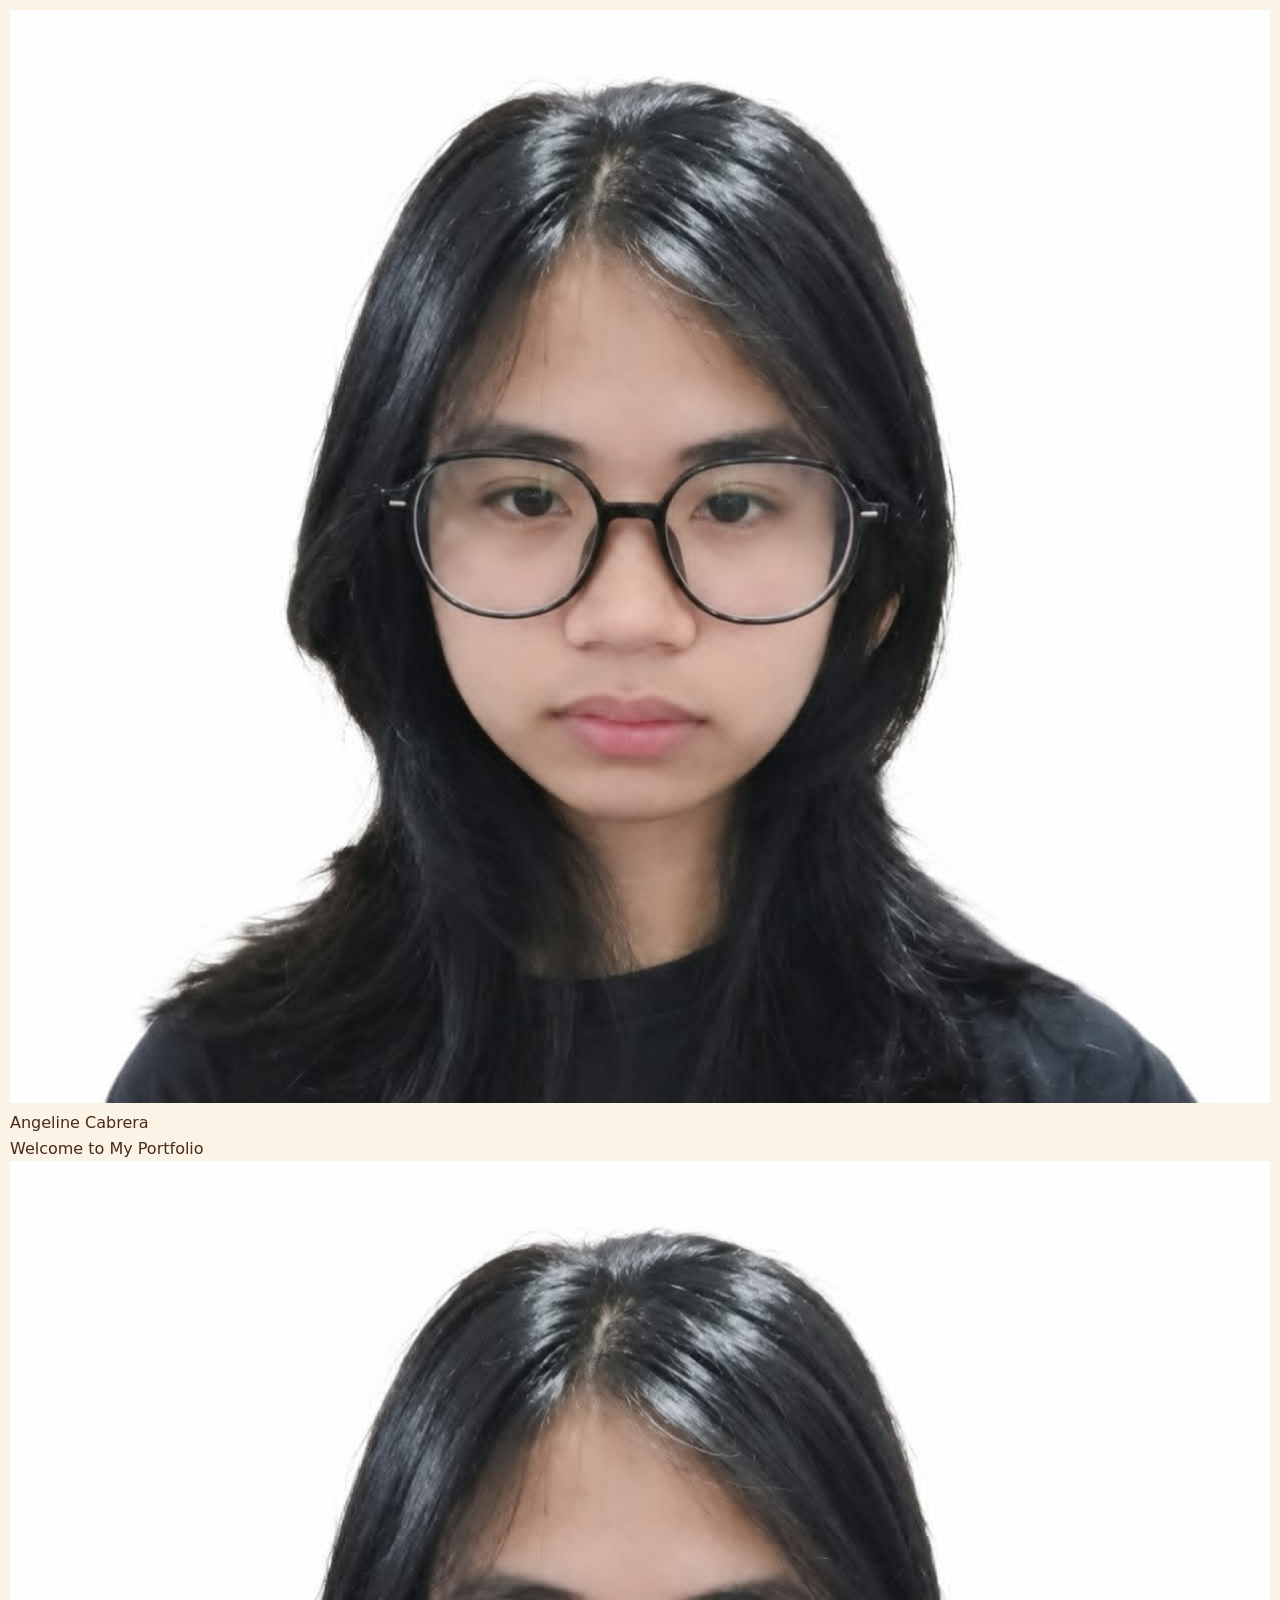
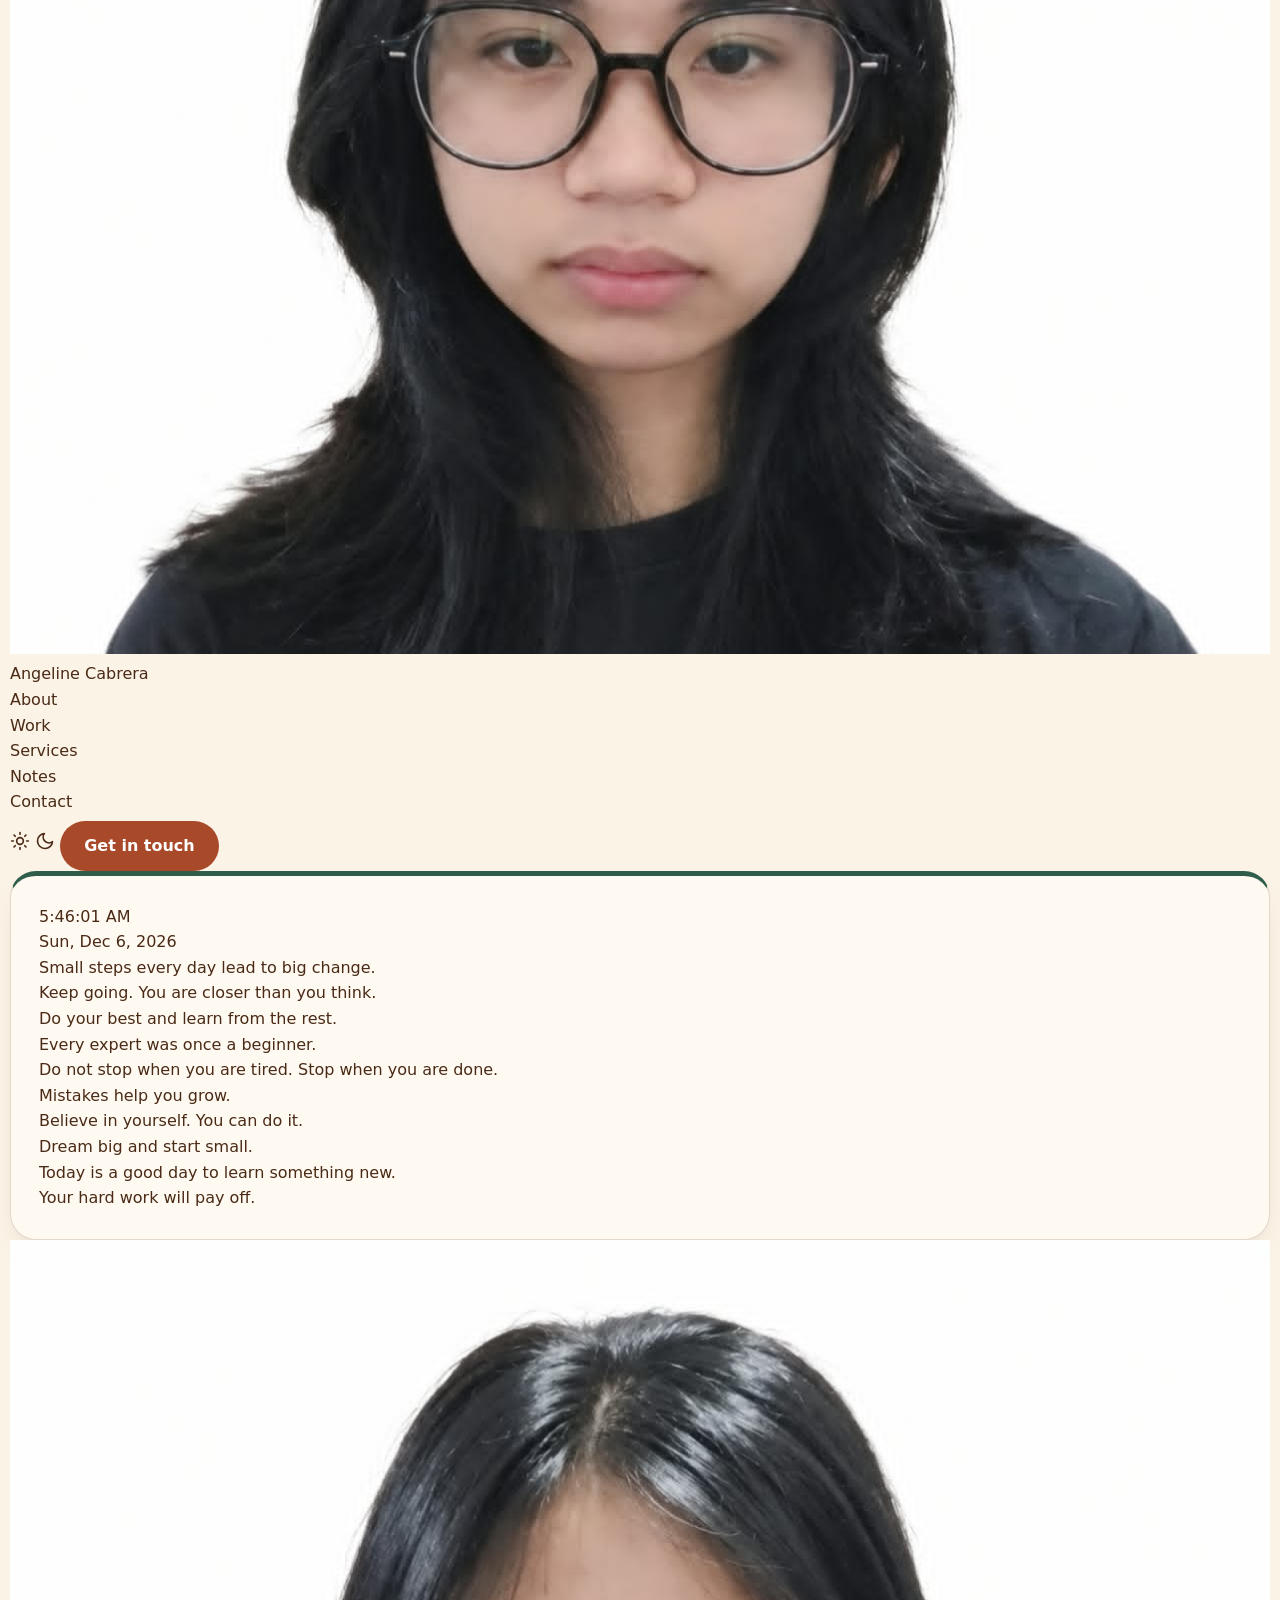
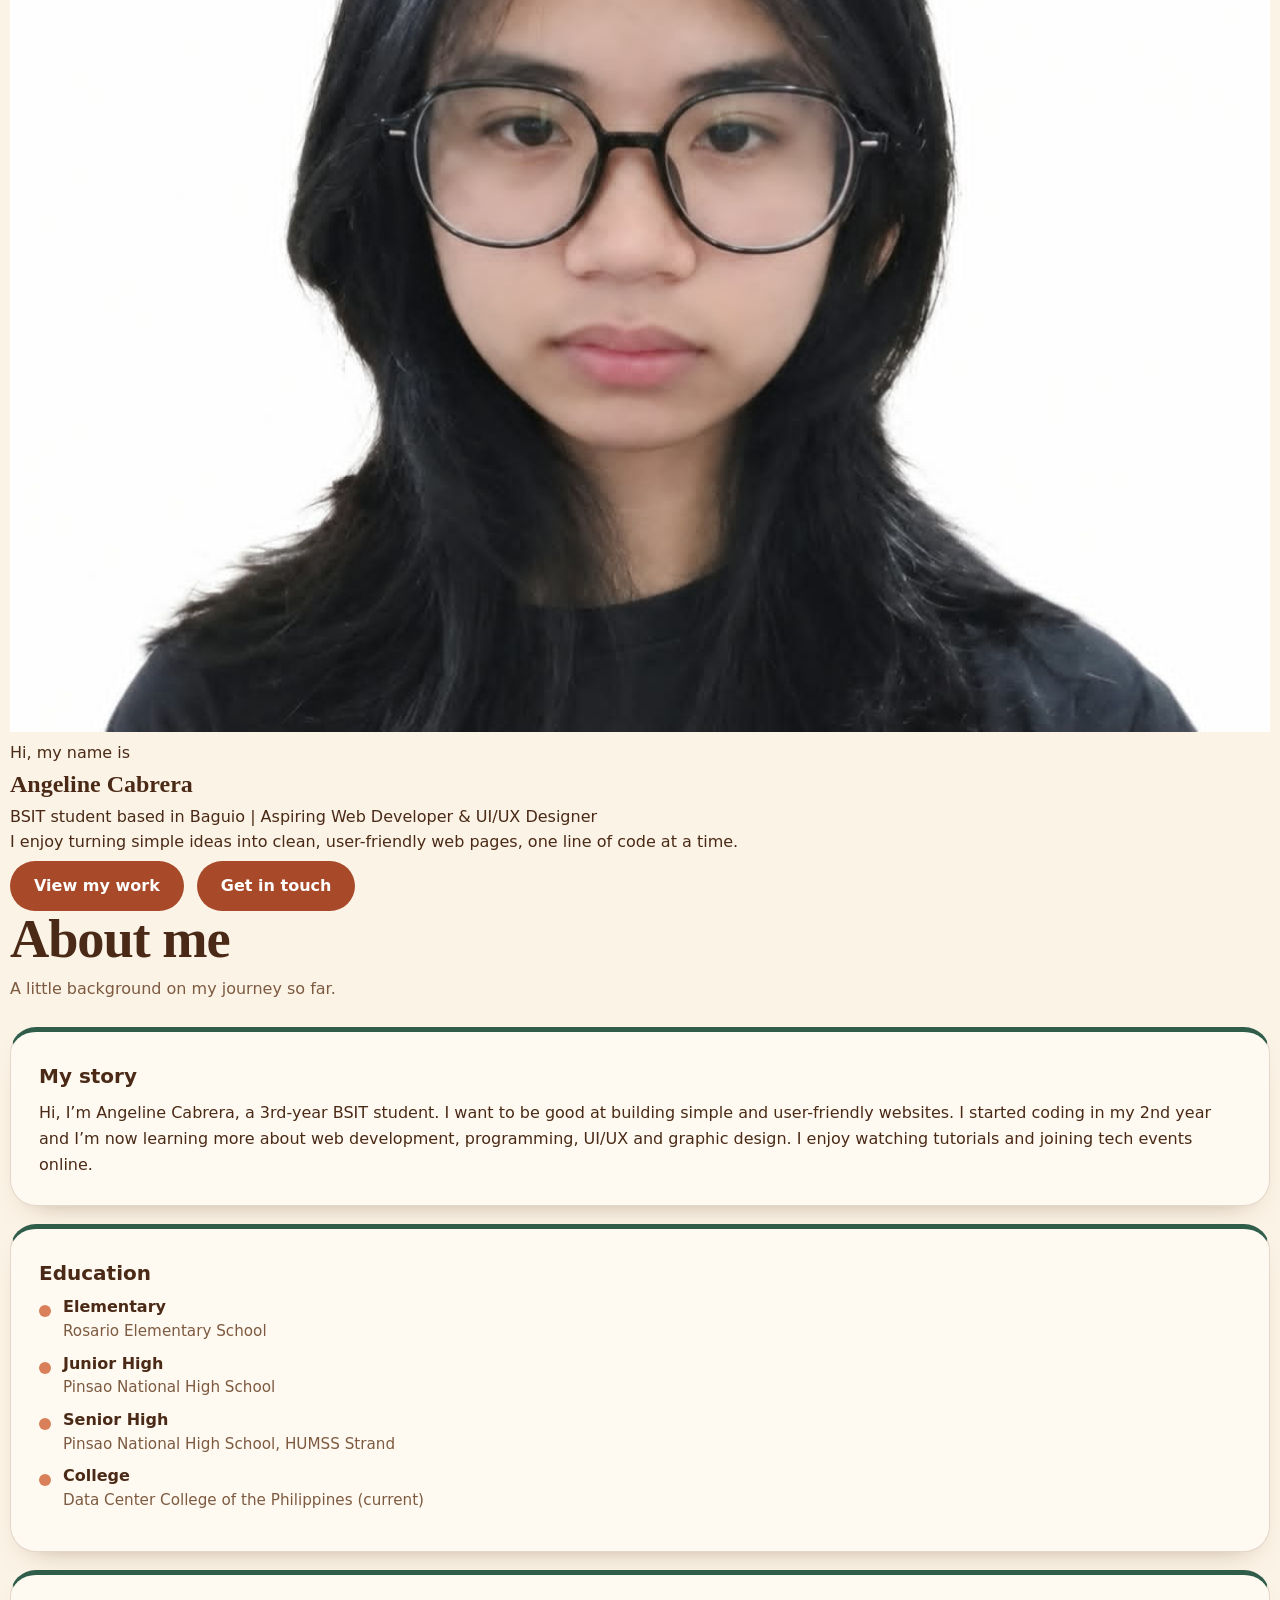
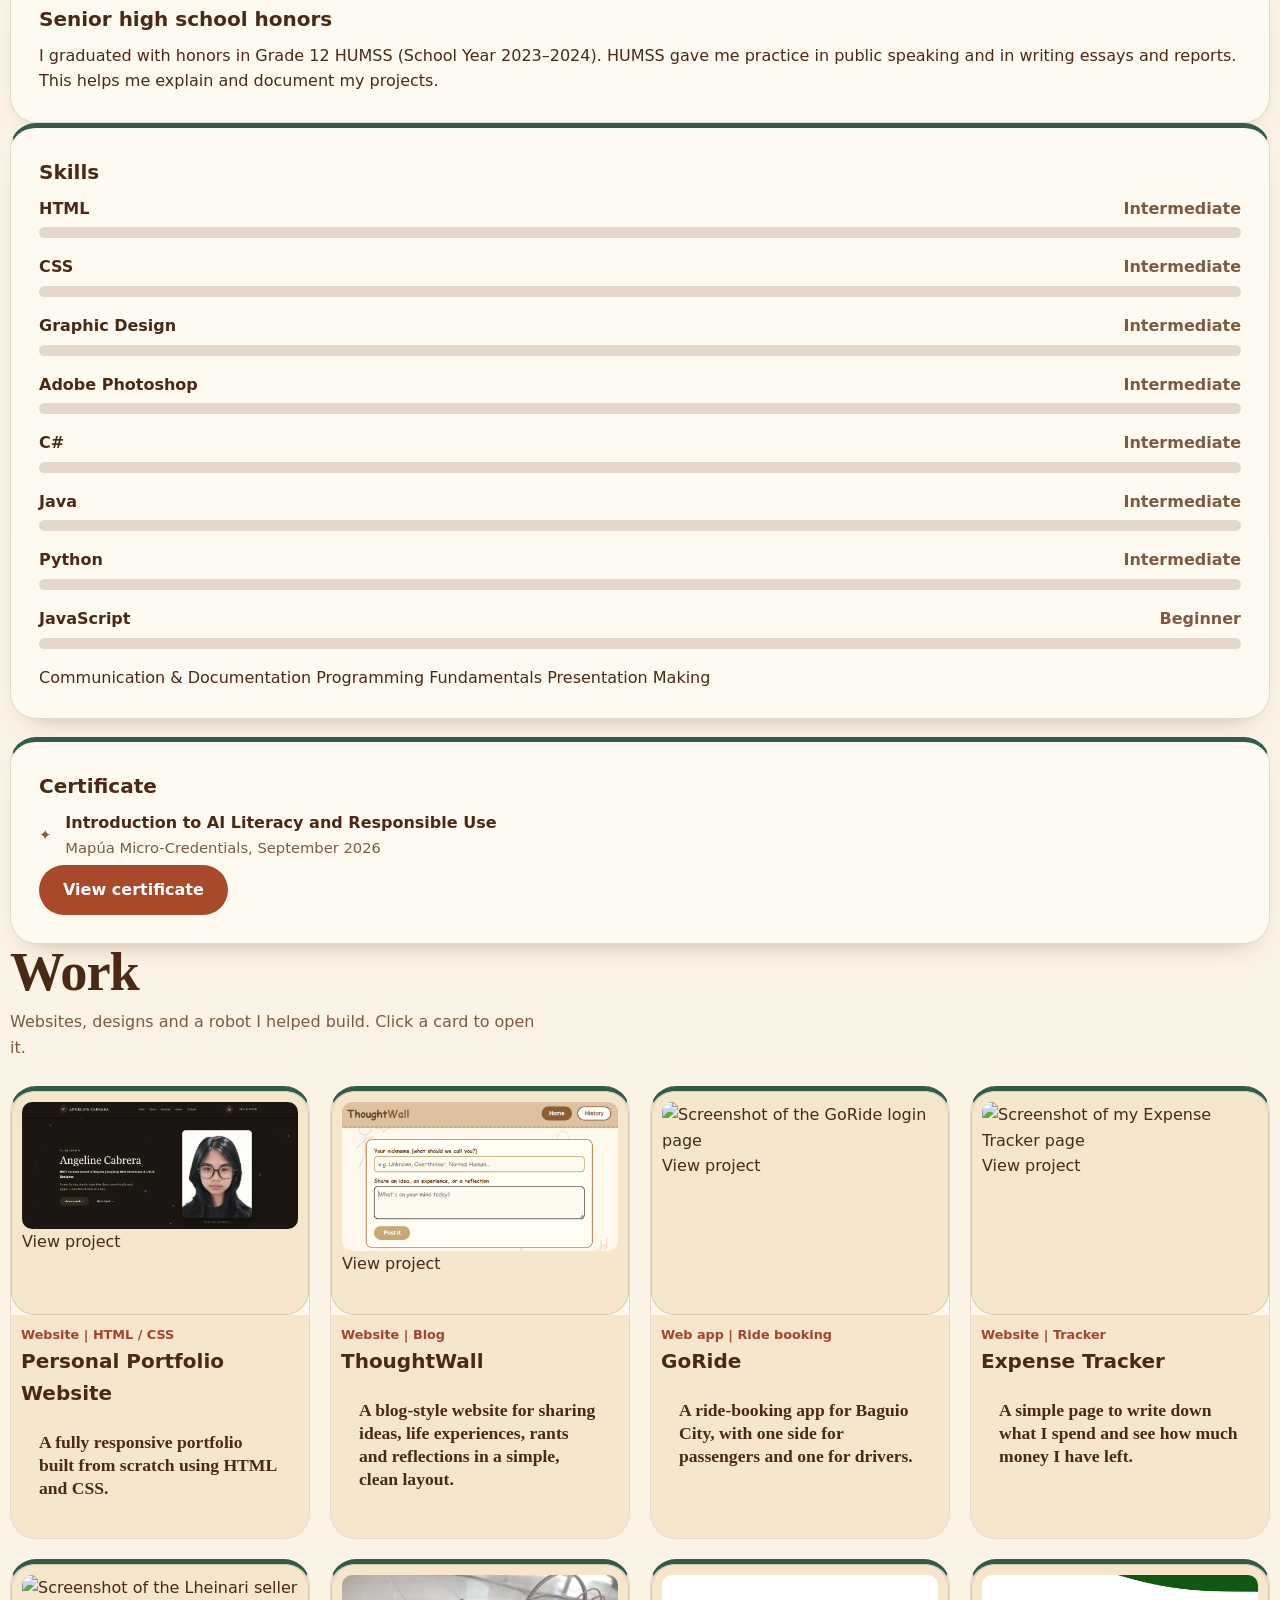
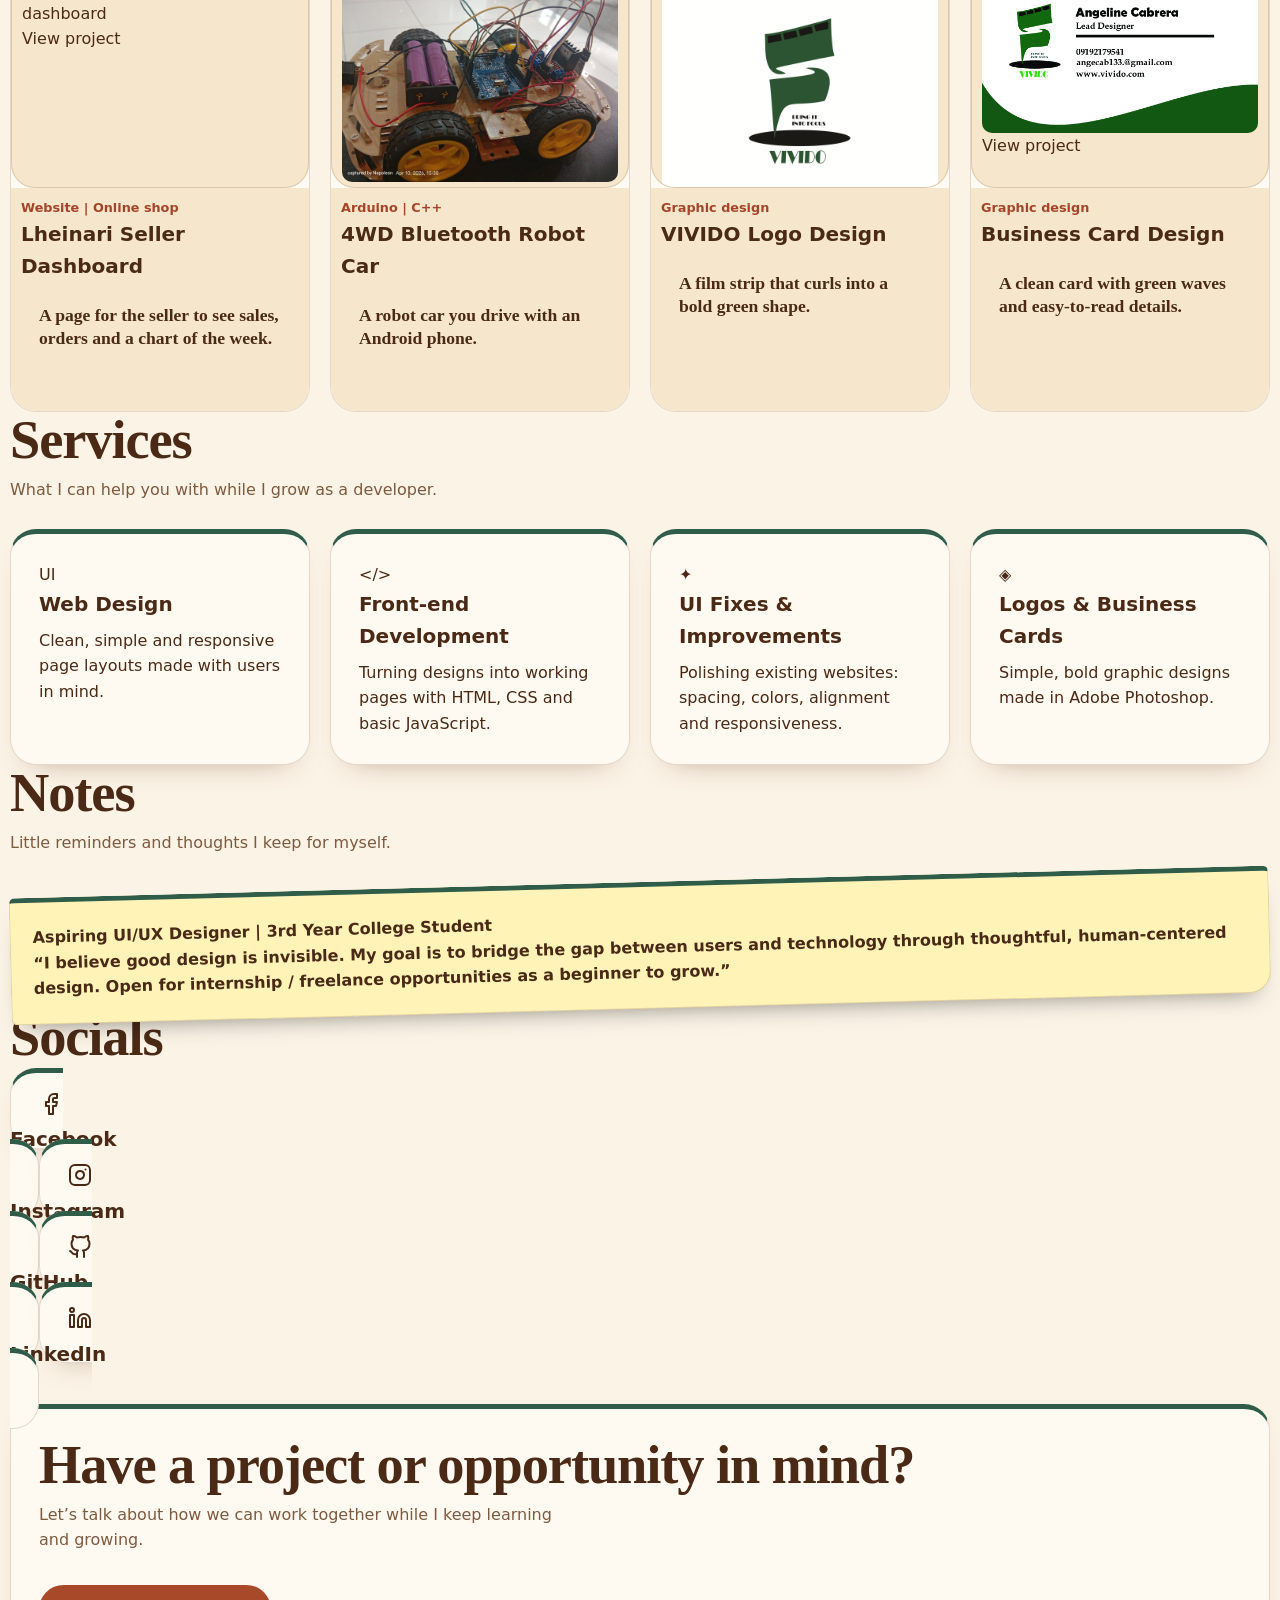
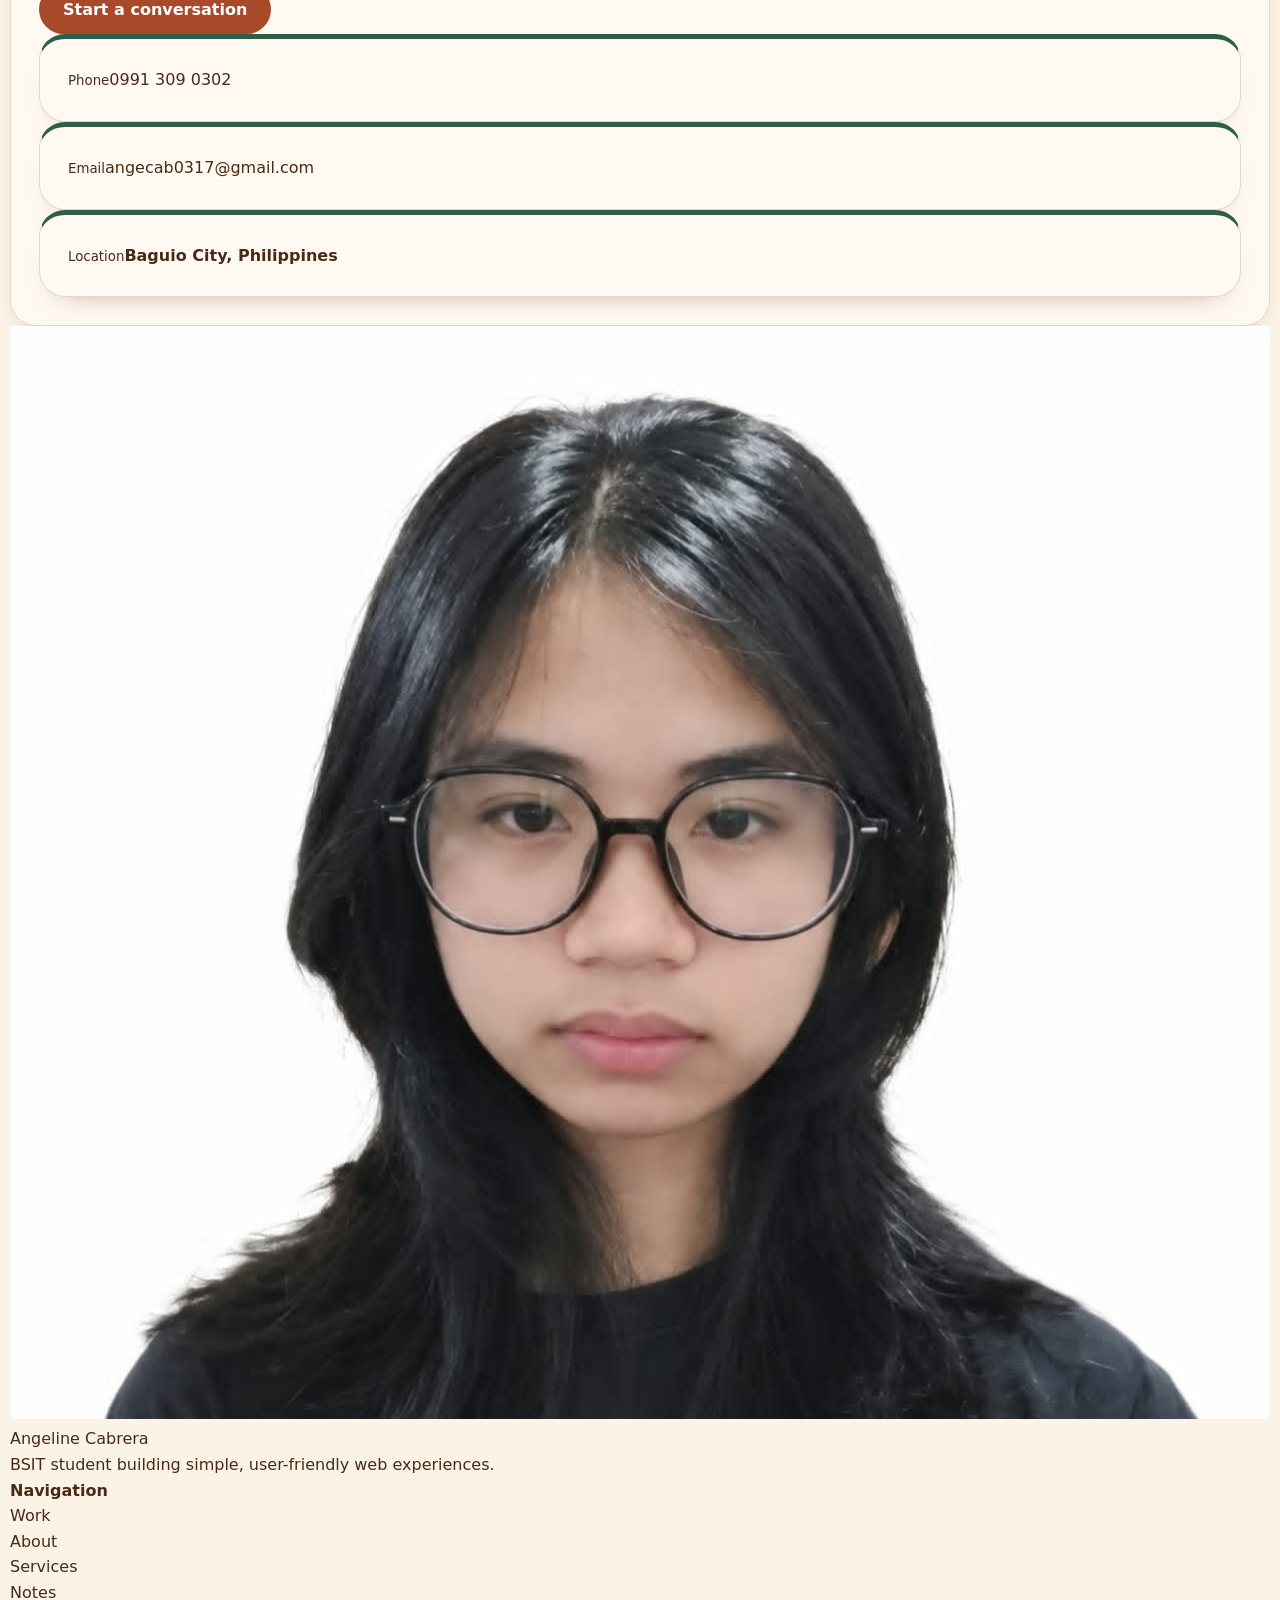
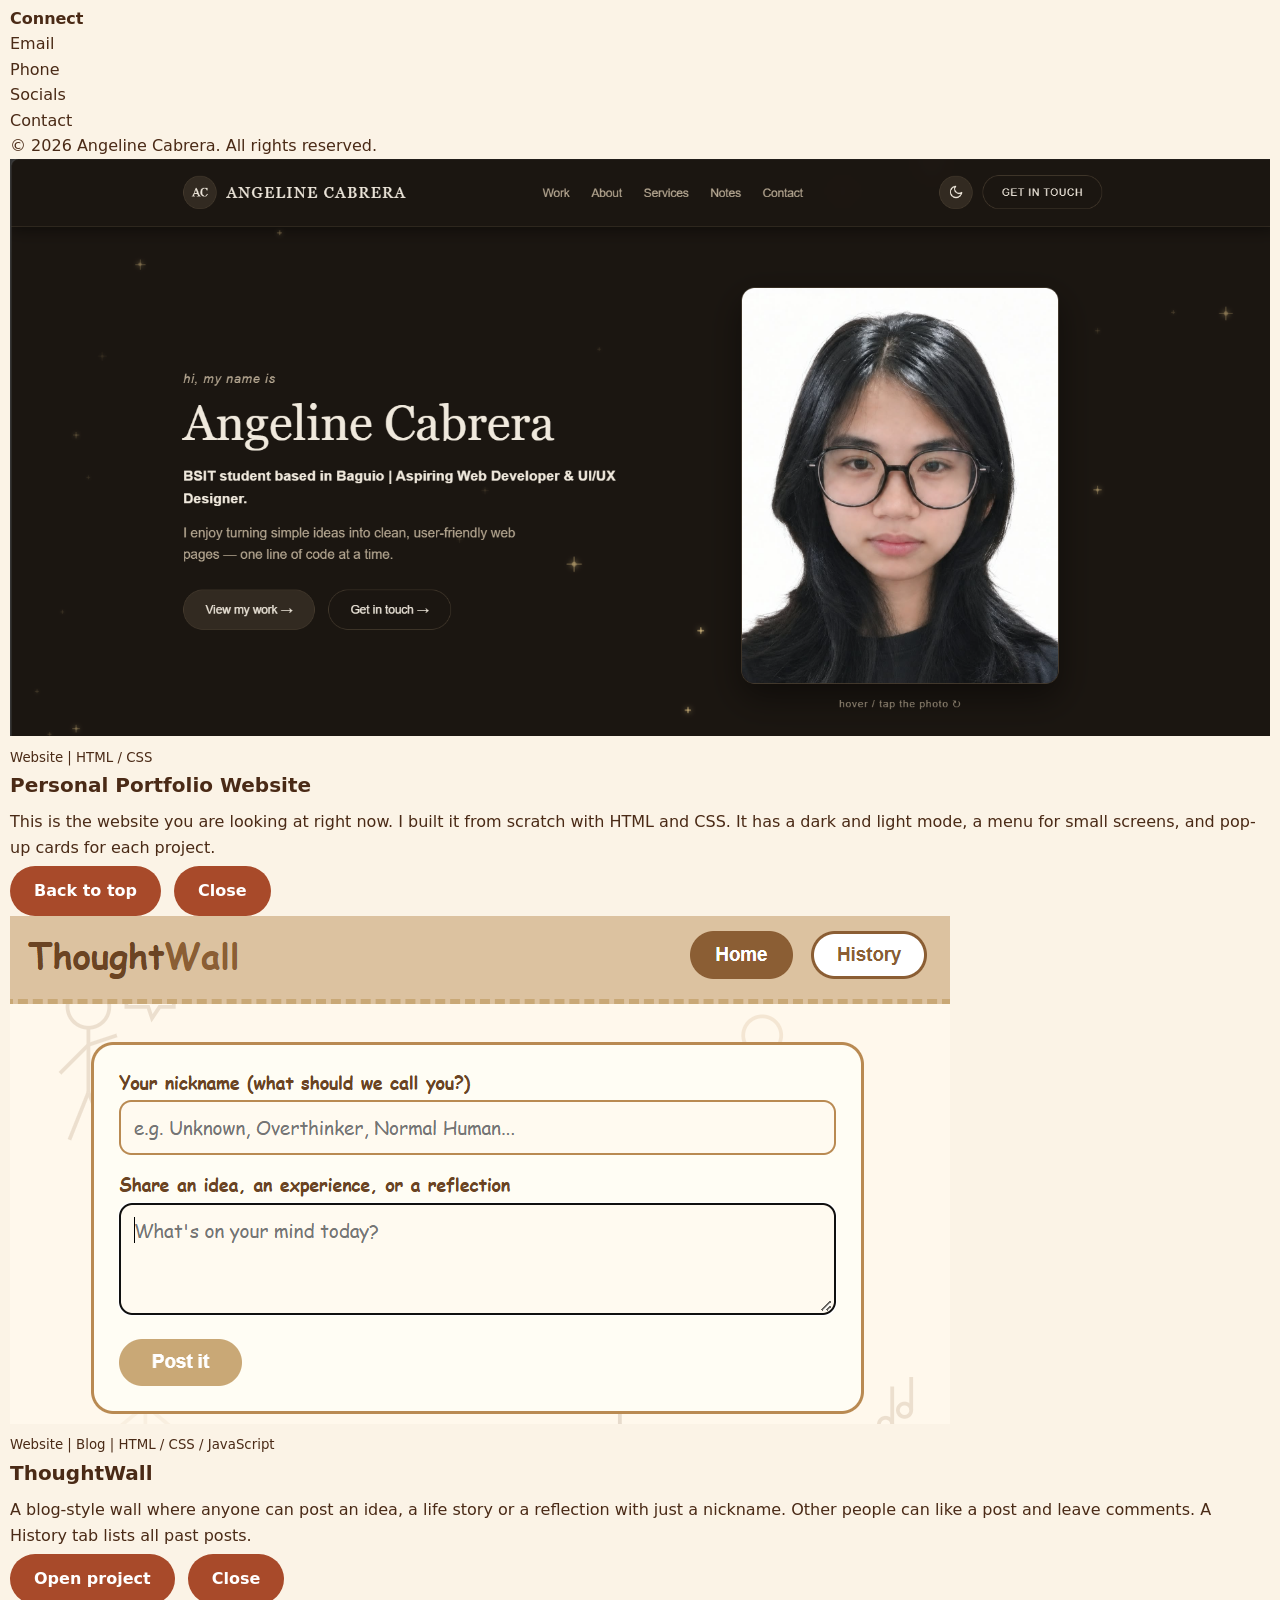
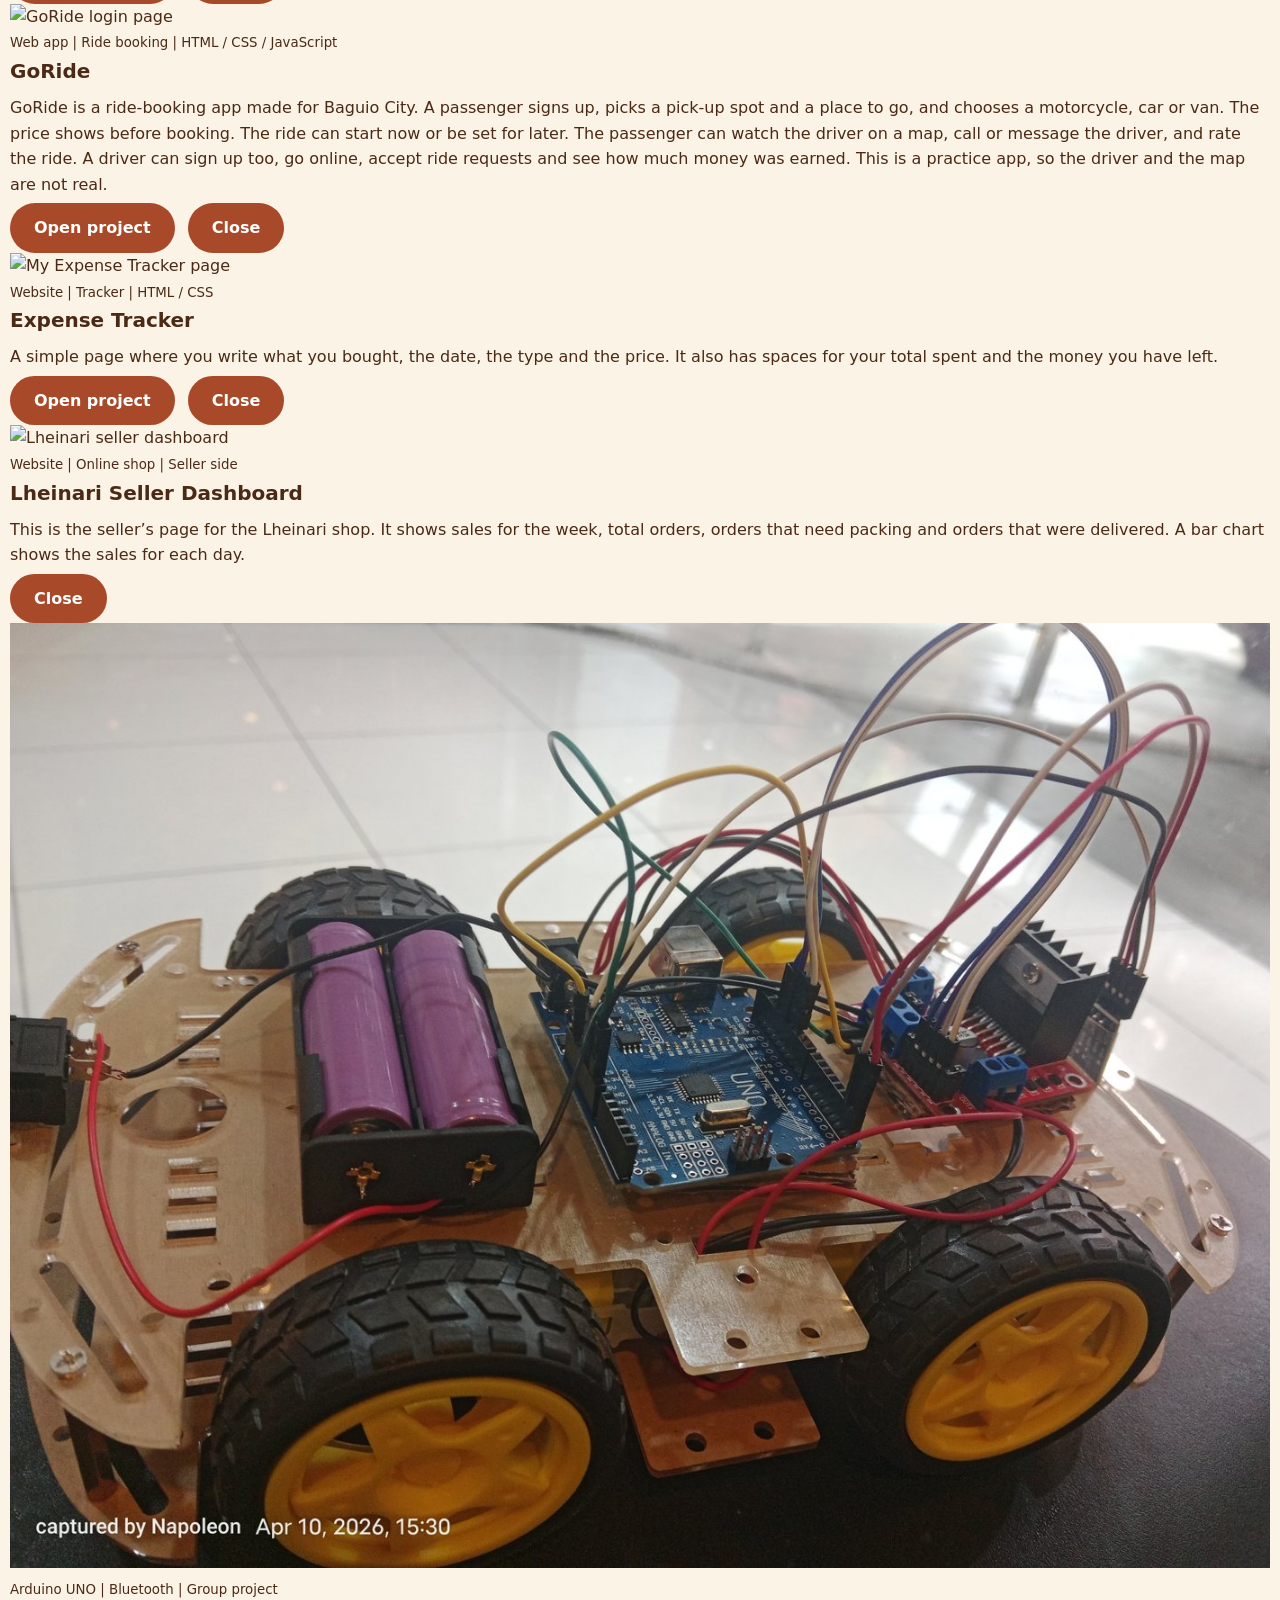
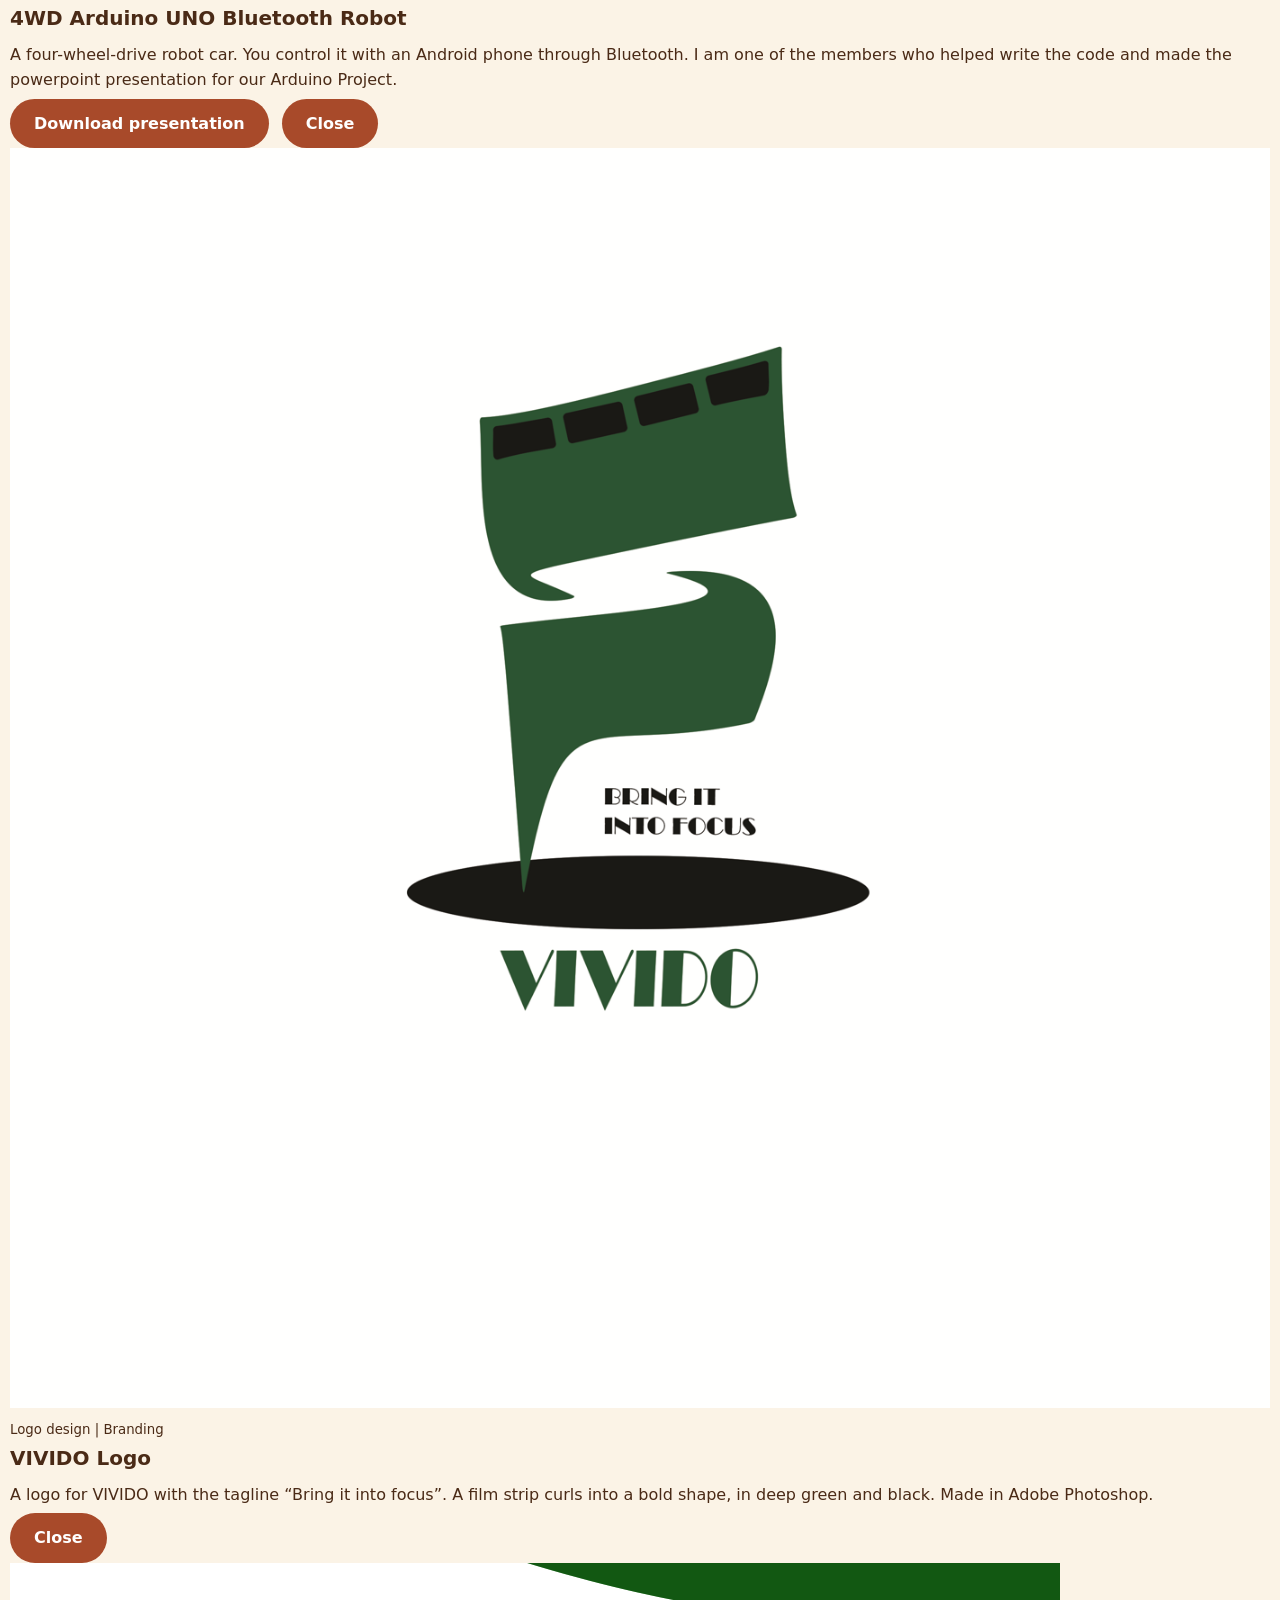
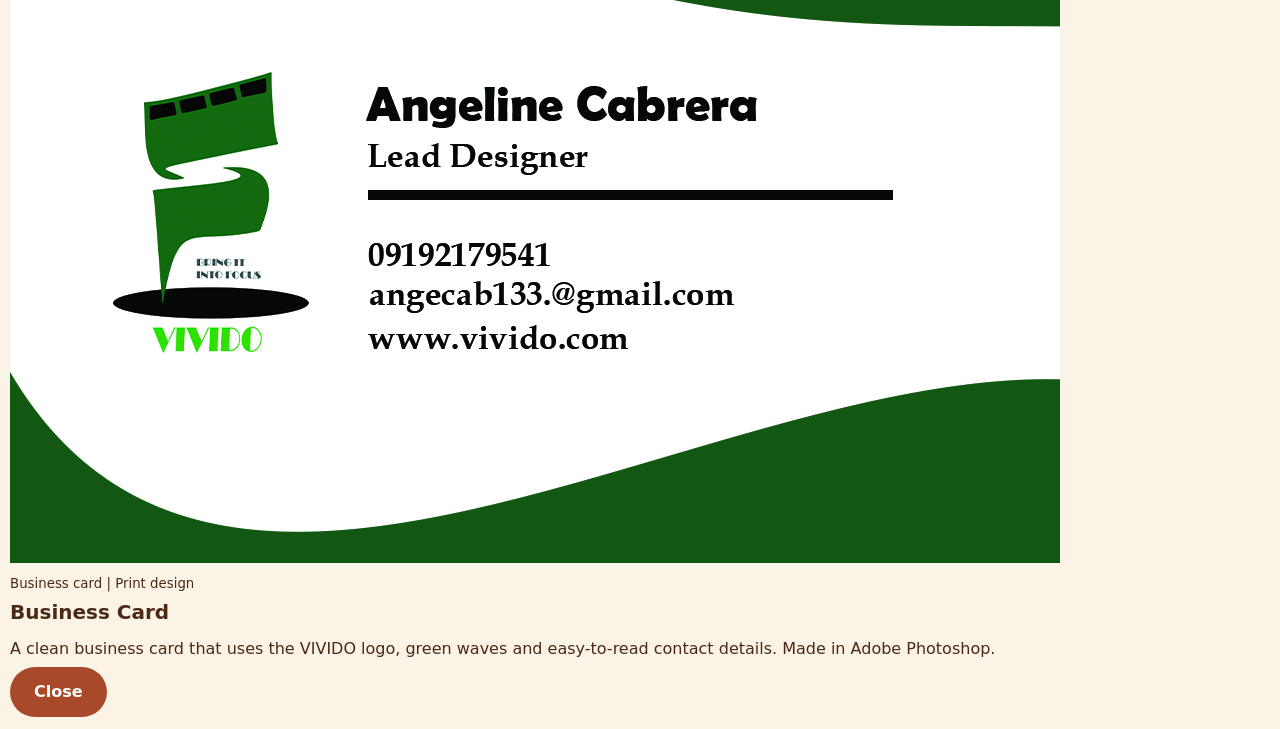
==== commit 12181342: "changes of html" ====
--- a/index.html
+++ b/index.html
@@ -2,224 +2,440 @@
 <html lang="en">
 <head>
 <meta charset="UTF-8">
-<meta name="viewport" content="width=device-width, initial-scale=1, viewport-fit=cover">
-<title>Angeline Cabrera | BSIT Student, Web Developer &amp; UI/UX Designer in Baguio</title>
+<meta name="viewport" content="width=device-width, initial-scale=1">
+<title>Angeline Cabrera | BSIT Student, Web Developer and UI/UX Designer in Baguio</title>
 <meta name="description" content="Portfolio of Angeline Cabrera, a 3rd year BSIT student in Baguio City. Web design, front-end development, graphic design and an Arduino Bluetooth robot project.">
-<meta name="author" content="Angeline Cabrera">
-<meta name="robots" content="index, follow">
-<meta name="theme-color" content="#fbf3e6">
-<meta property="og:type" content="website">
-<meta property="og:title" content="Angeline Cabrera | Portfolio">
-<meta property="og:description" content="BSIT student in Baguio. Aspiring web developer and UI/UX designer.">
-<meta property="og:image" content="me.jpg">
-<link rel="icon" href="data:image/svg+xml,%3Csvg xmlns='http://www.w3.org/2000/svg' viewBox='0 0 64 64'%3E%3Crect width='64' height='64' rx='16' fill='%23a84a2a'/%3E%3Ctext x='32' y='42' font-size='28' font-weight='800' text-anchor='middle' fill='white' font-family='sans-serif'%3EAC%3C/text%3E%3C/svg%3E">
-<script type="application/ld+json">{"@context":"https://schema.org","@type":"Person","name":"Angeline Cabrera","jobTitle":"BSIT Student, Aspiring Web Developer and UI/UX Designer","alumniOf":"Data Center College of the Philippines","email":"angecab0317@gmail.com","address":{"@type":"PostalAddress","addressLocality":"Baguio City","addressCountry":"PH"}}</script>
 <link rel="preconnect" href="https://fonts.googleapis.com">
-<link href="https://fonts.googleapis.com/css2?family=Playfair+Display:wght@700;800&family=Nunito:wght@500;600;700;800&display=swap" rel="stylesheet">
+<link href="https://fonts.googleapis.com/css2?family=Inter:wght@400;600&family=Space+Grotesk:wght@500;700&display=swap" rel="stylesheet">
 <link rel="stylesheet" href="style.css">
 </head>
 <body>
-<input type="checkbox" id="night" class="sr-only" aria-label="Night mode">
-
-<div class="bar">
-  <i>📖</i><div><strong>A. CABRERA</strong></div>
-  <label for="night" class="mode" title="Switch day or night mode"><span class="sr-only">Switch day or night mode</span></label>
-</div>
-
-<header class="intro">
-  <h1>Hi, I'm Angeline Cabrera</h1>
-  <p>BSIT student in Baguio City. Aspiring web developer and UI/UX designer.</p>
+
+<input type="checkbox" id="theme" class="sr-only" aria-label="Light mode">
+
+<div class="page">
+
+<div class="loader">
+  <img src="me.jpg" alt="">
+  <p class="hello">Angeline Cabrera</p>
+  <p class="loadname">Welcome to My Portfolio</p>
+  <div class="loadbar"><b></b></div>
+</div>
+
+<div class="stars s1"></div>
+<div class="stars s2"></div>
+<div class="stars s3"></div>
+
+<header>
+  <div class="wrap">
+    <a href="#home" class="logo"><img class="avatar" src="me.jpg" alt=""><span>Angeline Cabrera</span></a>
+    <nav>
+      <ul>
+        <li><a href="#about">About</a></li>
+         <li><a href="#work">Work</a></li>
+        <li><a href="#services">Services</a></li>
+        <li><a href="#notes">Notes</a></li>
+        <li><a href="#contact">Contact</a></li>
+      </ul>
+    </nav>
+    <div class="acts">
+      <label for="theme" class="ico" title="Switch light and dark mode">
+        <span class="sr-only">Switch light and dark mode</span>
+        <svg class="sun" viewBox="0 0 24 24" width="20" height="20" fill="none" stroke="currentColor" stroke-width="2" stroke-linecap="round"><circle cx="12" cy="12" r="4"/><path d="M12 2v2M12 20v2M4.9 4.9l1.4 1.4M17.7 17.7l1.4 1.4M2 12h2M20 12h2M4.9 19.1l1.4-1.4M17.7 6.3l1.4-1.4"/></svg>
+        <svg class="moon" viewBox="0 0 24 24" width="20" height="20" fill="none" stroke="currentColor" stroke-width="2" stroke-linecap="round" stroke-linejoin="round"><path d="M21 12.8A9 9 0 1 1 11.2 3 7 7 0 0 0 21 12.8z"/></svg>
+      </label>
+      <a href="#contact" class="btn fill hbtn">Get in touch</a>
+      <a href="#menu" class="burger" aria-label="Open menu"><i></i><i></i><i></i></a>
+    </div>
+  </div>
 </header>
-  <p class="hint">Click any section to explore &nbsp;•&nbsp; Interactive Portfolio</p>
-
-<main id="home" class="stage">
-  <svg viewBox="0 0 1200 800" role="img" aria-label="A cozy hand-painted library with tall bookshelves, an arched window showing a sunny sky, a reading desk with an open book, leafy plants and a sleeping cat">
-<defs>
-  <linearGradient id="gWall" x1="0" y1="0" x2="0" y2="1"><stop offset="0" style="stop-color:var(--wall)"/><stop offset="1" style="stop-color:var(--wall2)"/></linearGradient>
-  <linearGradient id="gSky" x1="0" y1="0" x2="0" y2="1"><stop offset="0" style="stop-color:var(--sky1)"/><stop offset="1" style="stop-color:var(--sky2)"/></linearGradient>
-  <linearGradient id="gFloor" x1="0" y1="0" x2="0" y2="1"><stop offset="0" style="stop-color:var(--floor)"/><stop offset="1" style="stop-color:var(--floor2)"/></linearGradient>
-  <linearGradient id="gBack" x1="0" y1="0" x2="0" y2="1"><stop offset="0" style="stop-color:var(--woodd)"/><stop offset="1" stop-color="#3a1f10"/></linearGradient>
-  <linearGradient id="gCurt" x1="0" y1="0" x2="1" y2="0"><stop offset="0" stop-color="#4f8a84"/><stop offset=".3" stop-color="#7fb3a8"/><stop offset=".55" stop-color="#4f8a84"/><stop offset=".8" stop-color="#7fb3a8"/><stop offset="1" stop-color="#477a74"/></linearGradient>
-  <linearGradient id="gBeam" x1="0" y1="0" x2="0" y2="1"><stop offset="0" stop-color="#fff3c4" stop-opacity=".7"/><stop offset="1" stop-color="#fff3c4" stop-opacity="0"/></linearGradient>
-  <radialGradient id="rGlow"><stop offset="0" stop-color="#ffe7a0" stop-opacity=".95"/><stop offset="1" stop-color="#ffd98a" stop-opacity="0"/></radialGradient>
-  <radialGradient id="rVig" cx=".5" cy=".5" r=".75"><stop offset=".6" stop-color="#3a1f0c" stop-opacity="0"/><stop offset="1" stop-color="#3a1f0c" stop-opacity=".3"/></radialGradient>
-  <radialGradient id="rGlobe" cx=".35" cy=".3" r=".8"><stop offset="0" stop-color="#9fd0c8"/><stop offset="1" stop-color="#3f7a84"/></radialGradient>
-  <pattern id="pStripe" width="64" height="800" patternUnits="userSpaceOnUse"><rect width="32" height="800" fill="#fff" opacity=".13"/><circle cx="48" cy="60" r="2.2" fill="#b9743f" opacity=".12"/><circle cx="48" cy="180" r="2.2" fill="#b9743f" opacity=".12"/><circle cx="48" cy="300" r="2.2" fill="#b9743f" opacity=".12"/><circle cx="48" cy="420" r="2.2" fill="#b9743f" opacity=".12"/></pattern>
-  <clipPath id="cWin"><path d="M486 372V192a114 114 0 0 1 228 0V372Z"/></clipPath>
-  <filter id="paint" x="-2%" y="-2%" width="104%" height="104%">
-    <feTurbulence type="fractalNoise" baseFrequency=".022" numOctaves="2" seed="3" result="n"/>
-    <feDisplacementMap in="SourceGraphic" in2="n" scale="4" xChannelSelector="R" yChannelSelector="G"/>
-  </filter>
-  <filter id="beamblur" x="-20%" y="-20%" width="140%" height="140%"><feGaussianBlur stdDeviation="9"/></filter>
-  <filter id="soft" x="-50%" y="-50%" width="200%" height="200%"><feGaussianBlur stdDeviation="22"/></filter>
-  <filter id="grain" x="0" y="0" width="100%" height="100%">
-    <feTurbulence type="fractalNoise" baseFrequency=".85" numOctaves="2" seed="5" stitchTiles="stitch"/>
-    <feColorMatrix type="matrix" values="0 0 0 0 .35  0 0 0 0 .22  0 0 0 0 .1  0 0 0 .9 -.3"/>
-  </filter>
-</defs><g filter="url(#paint)"><rect x="-30" y="-30" width="1260" height="860" fill="url(#gWall)"/><rect x="-30" y="-30" width="1260" height="670" fill="url(#pStripe)"/><ellipse cx="600" cy="250" rx="300" ry="260" fill="#fff3d0" opacity=".55" filter="url(#soft)"/><ellipse cx="60" cy="700" rx="220" ry="140" fill="#6b3f22" opacity=".18" filter="url(#soft)"/><ellipse cx="1150" cy="700" rx="220" ry="140" fill="#6b3f22" opacity=".18" filter="url(#soft)"/><rect x="-30" y="-30" width="1260" height="46" fill="var(--woodd)"/><rect x="-30" y="12" width="1260" height="4" fill="#000" opacity=".15"/><rect x="-30" y="500" width="1260" height="140" fill="var(--green)" opacity=".92"/><rect x="-30" y="500" width="1260" height="140" fill="#000" opacity=".06"/><rect x="-30" y="494" width="1260" height="10" fill="var(--wood)"/><rect x="-30" y="494" width="1260" height="3" fill="#fff" opacity=".25"/><rect x="12" y="516" width="96" height="104" rx="6" fill="none" stroke="#fff" stroke-opacity=".12" stroke-width="3"/><rect x="132" y="516" width="96" height="104" rx="6" fill="none" stroke="#fff" stroke-opacity=".12" stroke-width="3"/><rect x="252" y="516" width="96" height="104" rx="6" fill="none" stroke="#fff" stroke-opacity=".12" stroke-width="3"/><rect x="372" y="516" width="96" height="104" rx="6" fill="none" stroke="#fff" stroke-opacity=".12" stroke-width="3"/><rect x="492" y="516" width="96" height="104" rx="6" fill="none" stroke="#fff" stroke-opacity=".12" stroke-width="3"/><rect x="612" y="516" width="96" height="104" rx="6" fill="none" stroke="#fff" stroke-opacity=".12" stroke-width="3"/><rect x="732" y="516" width="96" height="104" rx="6" fill="none" stroke="#fff" stroke-opacity=".12" stroke-width="3"/><rect x="852" y="516" width="96" height="104" rx="6" fill="none" stroke="#fff" stroke-opacity=".12" stroke-width="3"/><rect x="972" y="516" width="96" height="104" rx="6" fill="none" stroke="#fff" stroke-opacity=".12" stroke-width="3"/><rect x="1092" y="516" width="96" height="104" rx="6" fill="none" stroke="#fff" stroke-opacity=".12" stroke-width="3"/><rect x="-30" y="636" width="1260" height="14" fill="var(--woodd)"/><rect y="636" width="1200" height="4" fill="#fff" opacity=".2"/><rect x="-30" y="650" width="1260" height="180" fill="url(#gFloor)"/><path d="M0 692H1200M0 736H1200M0 776H1200" stroke="#5a3214" stroke-opacity=".22" stroke-width="3"/><path d="M0 650v42" stroke="#5a3214" stroke-opacity=".2" stroke-width="2.5"/><path d="M170 650v42" stroke="#5a3214" stroke-opacity=".2" stroke-width="2.5"/><path d="M340 650v42" stroke="#5a3214" stroke-opacity=".2" stroke-width="2.5"/><path d="M510 650v42" stroke="#5a3214" stroke-opacity=".2" stroke-width="2.5"/><path d="M680 650v42" stroke="#5a3214" stroke-opacity=".2" stroke-width="2.5"/><path d="M850 650v42" stroke="#5a3214" stroke-opacity=".2" stroke-width="2.5"/><path d="M1020 650v42" stroke="#5a3214" stroke-opacity=".2" stroke-width="2.5"/><path d="M1190 650v42" stroke="#5a3214" stroke-opacity=".2" stroke-width="2.5"/><path d="M60 692v44" stroke="#5a3214" stroke-opacity=".2" stroke-width="2.5"/><path d="M230 692v44" stroke="#5a3214" stroke-opacity=".2" stroke-width="2.5"/><path d="M400 692v44" stroke="#5a3214" stroke-opacity=".2" stroke-width="2.5"/><path d="M570 692v44" stroke="#5a3214" stroke-opacity=".2" stroke-width="2.5"/><path d="M740 692v44" stroke="#5a3214" stroke-opacity=".2" stroke-width="2.5"/><path d="M910 692v44" stroke="#5a3214" stroke-opacity=".2" stroke-width="2.5"/><path d="M1080 692v44" stroke="#5a3214" stroke-opacity=".2" stroke-width="2.5"/><path d="M0 736v40" stroke="#5a3214" stroke-opacity=".2" stroke-width="2.5"/><path d="M170 736v40" stroke="#5a3214" stroke-opacity=".2" stroke-width="2.5"/><path d="M340 736v40" stroke="#5a3214" stroke-opacity=".2" stroke-width="2.5"/><path d="M510 736v40" stroke="#5a3214" stroke-opacity=".2" stroke-width="2.5"/><path d="M680 736v40" stroke="#5a3214" stroke-opacity=".2" stroke-width="2.5"/><path d="M850 736v40" stroke="#5a3214" stroke-opacity=".2" stroke-width="2.5"/><path d="M1020 736v40" stroke="#5a3214" stroke-opacity=".2" stroke-width="2.5"/><path d="M1190 736v40" stroke="#5a3214" stroke-opacity=".2" stroke-width="2.5"/><path d="M60 776v24" stroke="#5a3214" stroke-opacity=".2" stroke-width="2.5"/><path d="M230 776v24" stroke="#5a3214" stroke-opacity=".2" stroke-width="2.5"/><path d="M400 776v24" stroke="#5a3214" stroke-opacity=".2" stroke-width="2.5"/><path d="M570 776v24" stroke="#5a3214" stroke-opacity=".2" stroke-width="2.5"/><path d="M740 776v24" stroke="#5a3214" stroke-opacity=".2" stroke-width="2.5"/><path d="M910 776v24" stroke="#5a3214" stroke-opacity=".2" stroke-width="2.5"/><path d="M1080 776v24" stroke="#5a3214" stroke-opacity=".2" stroke-width="2.5"/><rect x="40" y="60" width="360" height="590" rx="8" fill="var(--wood)"/><rect x="56" y="76" width="328" height="412" fill="url(#gBack)"/><rect x="56" y="76" width="328" height="16" fill="#000" opacity=".28"/><rect x="65" y="102" width="21" height="74" rx="2.5" fill="#8a4b5e"/><rect x="65" y="102" width="3" height="74" rx="1.5" fill="#fff" opacity=".24"/><rect x="81" y="104" width="5" height="72" fill="#2a1408" opacity=".2"/><rect x="86" y="111" width="15" height="65" rx="2.5" fill="#a86a3c"/><rect x="86" y="111" width="3" height="65" rx="1.5" fill="#fff" opacity=".24"/><rect x="96" y="113" width="5" height="63" fill="#2a1408" opacity=".2"/><rect x="86" y="118" width="15" height="2.5" fill="#f6e5b8" opacity=".85"/><rect x="86" y="123" width="15" height="1.5" fill="#f6e5b8" opacity=".6"/><rect x="103" y="109" width="17" height="67" rx="2.5" fill="#9b3d3d"/><rect x="103" y="109" width="3" height="67" rx="1.5" fill="#fff" opacity=".24"/><rect x="115" y="111" width="5" height="65" fill="#2a1408" opacity=".2"/><rect x="106" y="129.1" width="9" height="16.0" rx="1.5" fill="#f6e5b8" opacity=".85"/><rect x="122" y="107" width="20" height="69" rx="2.5" fill="#a86a3c"/><rect x="122" y="107" width="3" height="69" rx="1.5" fill="#fff" opacity=".24"/><rect x="137" y="109" width="5" height="67" fill="#2a1408" opacity=".2"/><rect x="122" y="114" width="20" height="2.5" fill="#f6e5b8" opacity=".85"/><rect x="122" y="119" width="20" height="1.5" fill="#f6e5b8" opacity=".6"/><rect x="172" y="100" width="18" height="76" rx="2.5" fill="#5f8a84"/><rect x="172" y="100" width="3" height="76" rx="1.5" fill="#fff" opacity=".24"/><rect x="185" y="102" width="5" height="74" fill="#2a1408" opacity=".2"/><rect x="175" y="122.8" width="10" height="16.0" rx="1.5" fill="#f6e5b8" opacity=".85"/><rect x="192" y="112" width="13" height="64" rx="2.5" fill="#a86a3c"/><rect x="192" y="112" width="3" height="64" rx="1.5" fill="#fff" opacity=".24"/><rect x="200" y="114" width="5" height="62" fill="#2a1408" opacity=".2"/><rect x="205" y="102" width="24" height="74" rx="2.5" fill="#5f8a84"/><rect x="205" y="102" width="3" height="74" rx="1.5" fill="#fff" opacity=".24"/><rect x="224" y="104" width="5" height="72" fill="#2a1408" opacity=".2"/><rect x="205" y="109" width="24" height="2.5" fill="#f6e5b8" opacity=".85"/><rect x="205" y="114" width="24" height="1.5" fill="#f6e5b8" opacity=".6"/><g transform="rotate(9 248 176)"><rect x="229" y="117" width="19" height="59" rx="2.5" fill="#4b5a8c"/><rect x="229" y="117" width="3" height="59" rx="1.5" fill="#fff" opacity=".24"/><rect x="243" y="119" width="5" height="57" fill="#2a1408" opacity=".2"/></g><rect x="254" y="97" width="13" height="79" rx="2.5" fill="#b5533c"/><rect x="254" y="97" width="3" height="79" rx="1.5" fill="#fff" opacity=".24"/><rect x="262" y="99" width="5" height="77" fill="#2a1408" opacity=".2"/><rect x="269" y="106" width="19" height="70" rx="2.5" fill="#5f8a84"/><rect x="269" y="106" width="3" height="70" rx="1.5" fill="#fff" opacity=".24"/><rect x="283" y="108" width="5" height="68" fill="#2a1408" opacity=".2"/><rect x="269" y="113" width="19" height="2.5" fill="#f6e5b8" opacity=".85"/><rect x="269" y="118" width="19" height="1.5" fill="#f6e5b8" opacity=".6"/><rect x="288" y="96" width="17" height="80" rx="2.5" fill="#4b5a8c"/><rect x="288" y="96" width="3" height="80" rx="1.5" fill="#fff" opacity=".24"/><rect x="300" y="98" width="5" height="78" fill="#2a1408" opacity=".2"/><rect x="288" y="103" width="17" height="2.5" fill="#f6e5b8" opacity=".85"/><rect x="288" y="108" width="17" height="1.5" fill="#f6e5b8" opacity=".6"/><rect x="305" y="125" width="24" height="51" rx="2.5" fill="#8a4b5e"/><rect x="305" y="125" width="3" height="51" rx="1.5" fill="#fff" opacity=".24"/><rect x="324" y="127" width="5" height="49" fill="#2a1408" opacity=".2"/><rect x="305" y="132" width="24" height="2.5" fill="#f6e5b8" opacity=".85"/><rect x="305" y="137" width="24" height="1.5" fill="#f6e5b8" opacity=".6"/><rect x="333" y="164" width="41" height="12" rx="2" fill="#a86a3c"/><rect x="337" y="167" width="33" height="6" fill="#f6e5b8" opacity=".8"/><rect x="333" y="155" width="41" height="9" rx="2" fill="#4b5a8c"/><rect x="337" y="158" width="33" height="3" fill="#f6e5b8" opacity=".8"/><rect x="48" y="176" width="344" height="12" fill="var(--wood)"/><rect x="48" y="176" width="344" height="3" fill="#ffd9a0" opacity=".45"/><rect x="56" y="188" width="328" height="7" fill="#000" opacity=".2"/><rect x="63" y="201" width="13" height="75" rx="2.5" fill="#e0b25a"/><rect x="63" y="201" width="3" height="75" rx="1.5" fill="#fff" opacity=".24"/><rect x="71" y="203" width="5" height="73" fill="#2a1408" opacity=".2"/><rect x="76" y="199" width="15" height="77" rx="2.5" fill="#e0b25a"/><rect x="76" y="199" width="3" height="77" rx="1.5" fill="#fff" opacity=".24"/><rect x="86" y="201" width="5" height="75" fill="#2a1408" opacity=".2"/><rect x="76" y="206" width="15" height="2.5" fill="#f6e5b8" opacity=".85"/><rect x="76" y="211" width="15" height="1.5" fill="#f6e5b8" opacity=".6"/><rect x="91" y="226" width="16" height="50" rx="2.5" fill="#9b3d3d"/><rect x="91" y="226" width="3" height="50" rx="1.5" fill="#fff" opacity=".24"/><rect x="102" y="228" width="5" height="48" fill="#2a1408" opacity=".2"/><rect x="109" y="220" width="14" height="56" rx="2.5" fill="#e0b25a"/><rect x="109" y="220" width="3" height="56" rx="1.5" fill="#fff" opacity=".24"/><rect x="118" y="222" width="5" height="54" fill="#2a1408" opacity=".2"/><rect x="109" y="227" width="14" height="2.5" fill="#f6e5b8" opacity=".85"/><rect x="109" y="232" width="14" height="1.5" fill="#f6e5b8" opacity=".6"/><rect x="124" y="222" width="18" height="54" rx="2.5" fill="#e0b25a"/><rect x="124" y="222" width="3" height="54" rx="1.5" fill="#fff" opacity=".24"/><rect x="137" y="224" width="5" height="52" fill="#2a1408" opacity=".2"/><rect x="127" y="238.2" width="10" height="16.0" rx="1.5" fill="#f6e5b8" opacity=".85"/><rect x="144" y="217" width="15" height="59" rx="2.5" fill="#5f8a84"/><rect x="144" y="217" width="3" height="59" rx="1.5" fill="#fff" opacity=".24"/><rect x="154" y="219" width="5" height="57" fill="#2a1408" opacity=".2"/><rect x="144" y="224" width="15" height="2.5" fill="#f6e5b8" opacity=".85"/><rect x="144" y="229" width="15" height="1.5" fill="#f6e5b8" opacity=".6"/><rect x="159" y="209" width="15" height="67" rx="2.5" fill="#5f8a84"/><rect x="159" y="209" width="3" height="67" rx="1.5" fill="#fff" opacity=".24"/><rect x="169" y="211" width="5" height="65" fill="#2a1408" opacity=".2"/><rect x="159" y="216" width="15" height="2.5" fill="#f6e5b8" opacity=".85"/><rect x="159" y="221" width="15" height="1.5" fill="#f6e5b8" opacity=".6"/><g transform="rotate(13 198 276)"><rect x="176" y="225" width="22" height="51" rx="2.5" fill="#3f7a62"/><rect x="176" y="225" width="3" height="51" rx="1.5" fill="#fff" opacity=".24"/><rect x="193" y="227" width="5" height="49" fill="#2a1408" opacity=".2"/></g><rect x="204" y="214" width="16" height="62" rx="2.5" fill="#c9694a"/><rect x="204" y="214" width="3" height="62" rx="1.5" fill="#fff" opacity=".24"/><rect x="215" y="216" width="5" height="60" fill="#2a1408" opacity=".2"/><rect x="222" y="203" width="17" height="73" rx="2.5" fill="#3f7a62"/><rect x="222" y="203" width="3" height="73" rx="1.5" fill="#fff" opacity=".24"/><rect x="234" y="205" width="5" height="71" fill="#2a1408" opacity=".2"/><rect x="222" y="210" width="17" height="2.5" fill="#f6e5b8" opacity=".85"/><rect x="222" y="215" width="17" height="1.5" fill="#f6e5b8" opacity=".6"/><g transform="rotate(11 256 276)"><rect x="239" y="220" width="17" height="56" rx="2.5" fill="#6a8fb0"/><rect x="239" y="220" width="3" height="56" rx="1.5" fill="#fff" opacity=".24"/><rect x="251" y="222" width="5" height="54" fill="#2a1408" opacity=".2"/><rect x="239" y="227" width="17" height="2.5" fill="#f6e5b8" opacity=".85"/><rect x="239" y="232" width="17" height="1.5" fill="#f6e5b8" opacity=".6"/></g><g transform="rotate(10 291 276)"><rect x="274" y="208" width="17" height="68" rx="2.5" fill="#d9a35f"/><rect x="274" y="208" width="3" height="68" rx="1.5" fill="#fff" opacity=".24"/><rect x="286" y="210" width="5" height="66" fill="#2a1408" opacity=".2"/></g><rect x="297" y="204" width="18" height="72" rx="2.5" fill="#7f9560"/><rect x="297" y="204" width="3" height="72" rx="1.5" fill="#fff" opacity=".24"/><rect x="310" y="206" width="5" height="70" fill="#2a1408" opacity=".2"/><rect x="297" y="211" width="18" height="2.5" fill="#f6e5b8" opacity=".85"/><rect x="297" y="216" width="18" height="1.5" fill="#f6e5b8" opacity=".6"/><rect x="315" y="204" width="20" height="72" rx="2.5" fill="#c9694a"/><rect x="315" y="204" width="3" height="72" rx="1.5" fill="#fff" opacity=".24"/><rect x="330" y="206" width="5" height="70" fill="#2a1408" opacity=".2"/><rect x="315" y="211" width="20" height="2.5" fill="#f6e5b8" opacity=".85"/><rect x="315" y="216" width="20" height="1.5" fill="#f6e5b8" opacity=".6"/><g transform="translate(355 276) scale(1.0)"><path d="M-9 -16h18l-3 16h-12z" fill="#c9694a"/><rect x="-10" y="-19" width="20" height="5" rx="2" fill="#d9805a"/><path transform="translate(0 -19) rotate(-34)" d="M0 0C-7 -10 -6 -24 0 -34C6 -24 7 -10 0 0Z" fill="#4f8a5b"/><path transform="translate(0 -19) rotate(0)" d="M0 0C-7 -10 -6 -24 0 -34C6 -24 7 -10 0 0Z" fill="#6aa66b"/><path transform="translate(0 -19) rotate(34)" d="M0 0C-7 -10 -6 -24 0 -34C6 -24 7 -10 0 0Z" fill="#3d7350"/><path transform="translate(0 -19) rotate(-16)" d="M0 0C-7 -10 -6 -24 0 -34C6 -24 7 -10 0 0Z" fill="#86b873"/><path transform="translate(0 -19) rotate(18)" d="M0 0C-7 -10 -6 -24 0 -34C6 -24 7 -10 0 0Z" fill="#2f6a4a"/></g><rect x="48" y="276" width="344" height="12" fill="var(--wood)"/><rect x="48" y="276" width="344" height="3" fill="#ffd9a0" opacity=".45"/><rect x="56" y="288" width="328" height="7" fill="#000" opacity=".2"/><rect x="64" y="324" width="15" height="52" rx="2.5" fill="#8a4b5e"/><rect x="64" y="324" width="3" height="52" rx="1.5" fill="#fff" opacity=".24"/><rect x="74" y="326" width="5" height="50" fill="#2a1408" opacity=".2"/><g transform="rotate(12 104 376)"><rect x="79" y="316" width="25" height="60" rx="2.5" fill="#e9d7b8"/><rect x="79" y="316" width="3" height="60" rx="1.5" fill="#fff" opacity=".24"/><rect x="99" y="318" width="5" height="58" fill="#2a1408" opacity=".2"/></g><rect x="110" y="326" width="19" height="50" rx="2.5" fill="#8a4b5e"/><rect x="110" y="326" width="3" height="50" rx="1.5" fill="#fff" opacity=".24"/><rect x="124" y="328" width="5" height="48" fill="#2a1408" opacity=".2"/><rect x="113" y="341.0" width="11" height="15.0" rx="1.5" fill="#f6e5b8" opacity=".85"/><g transform="rotate(14 150 376)"><rect x="131" y="307" width="19" height="69" rx="2.5" fill="#3f7a62"/><rect x="131" y="307" width="3" height="69" rx="1.5" fill="#fff" opacity=".24"/><rect x="145" y="309" width="5" height="67" fill="#2a1408" opacity=".2"/><rect x="131" y="314" width="19" height="2.5" fill="#f6e5b8" opacity=".85"/><rect x="131" y="319" width="19" height="1.5" fill="#f6e5b8" opacity=".6"/></g><rect x="156" y="303" width="17" height="73" rx="2.5" fill="#e9d7b8"/><rect x="156" y="303" width="3" height="73" rx="1.5" fill="#fff" opacity=".24"/><rect x="168" y="305" width="5" height="71" fill="#2a1408" opacity=".2"/><rect x="159" y="324.9" width="9" height="16.0" rx="1.5" fill="#f6e5b8" opacity=".85"/><rect x="175" y="309" width="20" height="67" rx="2.5" fill="#3f7a62"/><rect x="175" y="309" width="3" height="67" rx="1.5" fill="#fff" opacity=".24"/><rect x="190" y="311" width="5" height="65" fill="#2a1408" opacity=".2"/><rect x="178" y="329.1" width="12" height="16.0" rx="1.5" fill="#f6e5b8" opacity=".85"/><rect x="196" y="326" width="22" height="50" rx="2.5" fill="#5f8a84"/><rect x="196" y="326" width="3" height="50" rx="1.5" fill="#fff" opacity=".24"/><rect x="213" y="328" width="5" height="48" fill="#2a1408" opacity=".2"/><rect x="196" y="333" width="22" height="2.5" fill="#f6e5b8" opacity=".85"/><rect x="196" y="338" width="22" height="1.5" fill="#f6e5b8" opacity=".6"/><rect x="220" y="315" width="17" height="61" rx="2.5" fill="#c9694a"/><rect x="220" y="315" width="3" height="61" rx="1.5" fill="#fff" opacity=".24"/><rect x="232" y="317" width="5" height="59" fill="#2a1408" opacity=".2"/><rect x="223" y="333.3" width="9" height="16.0" rx="1.5" fill="#f6e5b8" opacity=".85"/><rect x="237" y="305" width="25" height="71" rx="2.5" fill="#8a4b5e"/><rect x="237" y="305" width="3" height="71" rx="1.5" fill="#fff" opacity=".24"/><rect x="257" y="307" width="5" height="69" fill="#2a1408" opacity=".2"/><rect x="237" y="312" width="25" height="2.5" fill="#f6e5b8" opacity=".85"/><rect x="237" y="317" width="25" height="1.5" fill="#f6e5b8" opacity=".6"/><rect x="264" y="306" width="23" height="70" rx="2.5" fill="#4b5a8c"/><rect x="264" y="306" width="3" height="70" rx="1.5" fill="#fff" opacity=".24"/><rect x="282" y="308" width="5" height="68" fill="#2a1408" opacity=".2"/><rect x="267" y="327.0" width="15" height="16.0" rx="1.5" fill="#f6e5b8" opacity=".85"/><rect x="287" y="308" width="16" height="68" rx="2.5" fill="#e9d7b8"/><rect x="287" y="308" width="3" height="68" rx="1.5" fill="#fff" opacity=".24"/><rect x="298" y="310" width="5" height="66" fill="#2a1408" opacity=".2"/><rect x="287" y="315" width="16" height="2.5" fill="#f6e5b8" opacity=".85"/><rect x="287" y="320" width="16" height="1.5" fill="#f6e5b8" opacity=".6"/><g transform="rotate(12 317 376)"><rect x="304" y="318" width="13" height="58" rx="2.5" fill="#d9a35f"/><rect x="304" y="318" width="3" height="58" rx="1.5" fill="#fff" opacity=".24"/><rect x="312" y="320" width="5" height="56" fill="#2a1408" opacity=".2"/><rect x="304" y="325" width="13" height="2.5" fill="#f6e5b8" opacity=".85"/><rect x="304" y="330" width="13" height="1.5" fill="#f6e5b8" opacity=".6"/></g><rect x="328" y="365" width="47" height="11" rx="2" fill="#6a8fb0"/><rect x="332" y="368" width="39" height="5" fill="#f6e5b8" opacity=".8"/><rect x="321" y="354" width="47" height="11" rx="2" fill="#3f7a62"/><rect x="325" y="357" width="39" height="5" fill="#f6e5b8" opacity=".8"/><rect x="321" y="343" width="47" height="11" rx="2" fill="#e0b25a"/><rect x="325" y="346" width="39" height="5" fill="#f6e5b8" opacity=".8"/><rect x="48" y="376" width="344" height="12" fill="var(--wood)"/><rect x="48" y="376" width="344" height="3" fill="#ffd9a0" opacity=".45"/><rect x="56" y="388" width="328" height="7" fill="#000" opacity=".2"/><rect x="67" y="415" width="24" height="61" rx="2.5" fill="#c9694a"/><rect x="67" y="415" width="3" height="61" rx="1.5" fill="#fff" opacity=".24"/><rect x="86" y="417" width="5" height="59" fill="#2a1408" opacity=".2"/><rect x="70" y="433.3" width="16" height="16.0" rx="1.5" fill="#f6e5b8" opacity=".85"/><rect x="91" y="426" width="19" height="50" rx="2.5" fill="#9b3d3d"/><rect x="91" y="426" width="3" height="50" rx="1.5" fill="#fff" opacity=".24"/><rect x="105" y="428" width="5" height="48" fill="#2a1408" opacity=".2"/><rect x="91" y="433" width="19" height="2.5" fill="#f6e5b8" opacity=".85"/><rect x="91" y="438" width="19" height="1.5" fill="#f6e5b8" opacity=".6"/><rect x="121" y="409" width="20" height="67" rx="2.5" fill="#a86a3c"/><rect x="121" y="409" width="3" height="67" rx="1.5" fill="#fff" opacity=".24"/><rect x="136" y="411" width="5" height="65" fill="#2a1408" opacity=".2"/><rect x="121" y="416" width="20" height="2.5" fill="#f6e5b8" opacity=".85"/><rect x="121" y="421" width="20" height="1.5" fill="#f6e5b8" opacity=".6"/><rect x="141" y="400" width="23" height="76" rx="2.5" fill="#8a4b5e"/><rect x="141" y="400" width="3" height="76" rx="1.5" fill="#fff" opacity=".24"/><rect x="159" y="402" width="5" height="74" fill="#2a1408" opacity=".2"/><rect x="144" y="422.8" width="15" height="16.0" rx="1.5" fill="#f6e5b8" opacity=".85"/><rect x="166" y="421" width="21" height="55" rx="2.5" fill="#5f8a84"/><rect x="166" y="421" width="3" height="55" rx="1.5" fill="#fff" opacity=".24"/><rect x="182" y="423" width="5" height="53" fill="#2a1408" opacity=".2"/><rect x="166" y="428" width="21" height="2.5" fill="#f6e5b8" opacity=".85"/><rect x="166" y="433" width="21" height="1.5" fill="#f6e5b8" opacity=".6"/><g transform="rotate(14 206 476)"><rect x="187" y="404" width="19" height="72" rx="2.5" fill="#5f8a84"/><rect x="187" y="404" width="3" height="72" rx="1.5" fill="#fff" opacity=".24"/><rect x="201" y="406" width="5" height="70" fill="#2a1408" opacity=".2"/><rect x="187" y="411" width="19" height="2.5" fill="#f6e5b8" opacity=".85"/><rect x="187" y="416" width="19" height="1.5" fill="#f6e5b8" opacity=".6"/></g><rect x="212" y="406" width="20" height="70" rx="2.5" fill="#b5533c"/><rect x="212" y="406" width="3" height="70" rx="1.5" fill="#fff" opacity=".24"/><rect x="227" y="408" width="5" height="68" fill="#2a1408" opacity=".2"/><rect x="215" y="427.0" width="12" height="16.0" rx="1.5" fill="#f6e5b8" opacity=".85"/><rect x="233" y="420" width="20" height="56" rx="2.5" fill="#3f7a62"/><rect x="233" y="420" width="3" height="56" rx="1.5" fill="#fff" opacity=".24"/><rect x="248" y="422" width="5" height="54" fill="#2a1408" opacity=".2"/><rect x="253" y="414" width="16" height="62" rx="2.5" fill="#3f7a62"/><rect x="253" y="414" width="3" height="62" rx="1.5" fill="#fff" opacity=".24"/><rect x="264" y="416" width="5" height="60" fill="#2a1408" opacity=".2"/><rect x="270" y="399" width="17" height="77" rx="2.5" fill="#b5533c"/><rect x="270" y="399" width="3" height="77" rx="1.5" fill="#fff" opacity=".24"/><rect x="282" y="401" width="5" height="75" fill="#2a1408" opacity=".2"/><rect x="270" y="406" width="17" height="2.5" fill="#f6e5b8" opacity=".85"/><rect x="270" y="411" width="17" height="1.5" fill="#f6e5b8" opacity=".6"/><rect x="289" y="402" width="18" height="74" rx="2.5" fill="#c9694a"/><rect x="289" y="402" width="3" height="74" rx="1.5" fill="#fff" opacity=".24"/><rect x="302" y="404" width="5" height="72" fill="#2a1408" opacity=".2"/><rect x="289" y="409" width="18" height="2.5" fill="#f6e5b8" opacity=".85"/><rect x="289" y="414" width="18" height="1.5" fill="#f6e5b8" opacity=".6"/><rect x="307" y="466" width="63" height="10" rx="2" fill="#8a4b5e"/><rect x="311" y="469" width="55" height="4" fill="#f6e5b8" opacity=".8"/><rect x="313" y="453" width="63" height="13" rx="2" fill="#6a8fb0"/><rect x="317" y="456" width="55" height="7" fill="#f6e5b8" opacity=".8"/><rect x="306" y="441" width="63" height="12" rx="2" fill="#8a4b5e"/><rect x="310" y="444" width="55" height="6" fill="#f6e5b8" opacity=".8"/><rect x="48" y="476" width="344" height="12" fill="var(--wood)"/><rect x="48" y="476" width="344" height="3" fill="#ffd9a0" opacity=".45"/><rect x="56" y="488" width="328" height="7" fill="#000" opacity=".2"/><rect x="34" y="54" width="372" height="12" rx="5" fill="var(--wood)"/><rect x="34" y="54" width="372" height="3" fill="#ffd9a0" opacity=".5"/><rect x="60" y="512" width="320" height="126" rx="6" fill="var(--woodd)"/><rect x="68" y="520" width="148" height="110" rx="5" fill="var(--wood)"/><rect x="78" y="530" width="128" height="90" rx="4" fill="none" stroke="#000" stroke-opacity=".18" stroke-width="3"/><rect x="78" y="530" width="128" height="6" fill="#ffd9a0" opacity=".22"/><rect x="224" y="520" width="148" height="110" rx="5" fill="var(--wood)"/><rect x="234" y="530" width="128" height="90" rx="4" fill="none" stroke="#000" stroke-opacity=".18" stroke-width="3"/><rect x="234" y="530" width="128" height="6" fill="#ffd9a0" opacity=".22"/><circle cx="206" cy="575" r="5" fill="var(--brass)"/><circle cx="234" cy="575" r="5" fill="var(--brass)"/><rect x="40" y="60" width="9" height="590" fill="#ffd9a0" opacity=".18"/><rect x="800" y="160" width="360" height="490" rx="8" fill="var(--wood)"/><rect x="816" y="176" width="328" height="312" fill="url(#gBack)"/><rect x="816" y="176" width="328" height="16" fill="#000" opacity=".28"/><rect x="828" y="208" width="16" height="68" rx="2.5" fill="#6a8fb0"/><rect x="828" y="208" width="3" height="68" rx="1.5" fill="#fff" opacity=".24"/><rect x="839" y="210" width="5" height="66" fill="#2a1408" opacity=".2"/><rect x="828" y="215" width="16" height="2.5" fill="#f6e5b8" opacity=".85"/><rect x="828" y="220" width="16" height="1.5" fill="#f6e5b8" opacity=".6"/><rect x="845" y="213" width="17" height="63" rx="2.5" fill="#c9694a"/><rect x="845" y="213" width="3" height="63" rx="1.5" fill="#fff" opacity=".24"/><rect x="857" y="215" width="5" height="61" fill="#2a1408" opacity=".2"/><g transform="rotate(9 885 276)"><rect x="863" y="200" width="22" height="76" rx="2.5" fill="#7f9560"/><rect x="863" y="200" width="3" height="76" rx="1.5" fill="#fff" opacity=".24"/><rect x="880" y="202" width="5" height="74" fill="#2a1408" opacity=".2"/><rect x="866" y="222.8" width="14" height="16.0" rx="1.5" fill="#f6e5b8" opacity=".85"/></g><rect x="891" y="224" width="13" height="52" rx="2.5" fill="#7f9560"/><rect x="891" y="224" width="3" height="52" rx="1.5" fill="#fff" opacity=".24"/><rect x="899" y="226" width="5" height="50" fill="#2a1408" opacity=".2"/><rect x="904" y="216" width="20" height="60" rx="2.5" fill="#3f7a62"/><rect x="904" y="216" width="3" height="60" rx="1.5" fill="#fff" opacity=".24"/><rect x="919" y="218" width="5" height="58" fill="#2a1408" opacity=".2"/><rect x="904" y="223" width="20" height="2.5" fill="#f6e5b8" opacity=".85"/><rect x="904" y="228" width="20" height="1.5" fill="#f6e5b8" opacity=".6"/><rect x="926" y="195" width="17" height="81" rx="2.5" fill="#d9a35f"/><rect x="926" y="195" width="3" height="81" rx="1.5" fill="#fff" opacity=".24"/><rect x="938" y="197" width="5" height="79" fill="#2a1408" opacity=".2"/><rect x="945" y="214" width="21" height="62" rx="2.5" fill="#4b5a8c"/><rect x="945" y="214" width="3" height="62" rx="1.5" fill="#fff" opacity=".24"/><rect x="961" y="216" width="5" height="60" fill="#2a1408" opacity=".2"/><rect x="966" y="225" width="24" height="51" rx="2.5" fill="#b5533c"/><rect x="966" y="225" width="3" height="51" rx="1.5" fill="#fff" opacity=".24"/><rect x="985" y="227" width="5" height="49" fill="#2a1408" opacity=".2"/><rect x="966" y="232" width="24" height="2.5" fill="#f6e5b8" opacity=".85"/><rect x="966" y="237" width="24" height="1.5" fill="#f6e5b8" opacity=".6"/><rect x="991" y="211" width="18" height="65" rx="2.5" fill="#e0b25a"/><rect x="991" y="211" width="3" height="65" rx="1.5" fill="#fff" opacity=".24"/><rect x="1004" y="213" width="5" height="63" fill="#2a1408" opacity=".2"/><rect x="991" y="218" width="18" height="2.5" fill="#f6e5b8" opacity=".85"/><rect x="991" y="223" width="18" height="1.5" fill="#f6e5b8" opacity=".6"/><rect x="1009" y="214" width="21" height="62" rx="2.5" fill="#6a8fb0"/><rect x="1009" y="214" width="3" height="62" rx="1.5" fill="#fff" opacity=".24"/><rect x="1025" y="216" width="5" height="60" fill="#2a1408" opacity=".2"/><rect x="1009" y="221" width="21" height="2.5" fill="#f6e5b8" opacity=".85"/><rect x="1009" y="226" width="21" height="1.5" fill="#f6e5b8" opacity=".6"/><rect x="1032" y="216" width="23" height="60" rx="2.5" fill="#7f9560"/><rect x="1032" y="216" width="3" height="60" rx="1.5" fill="#fff" opacity=".24"/><rect x="1050" y="218" width="5" height="58" fill="#2a1408" opacity=".2"/><rect x="1035" y="234.0" width="15" height="16.0" rx="1.5" fill="#f6e5b8" opacity=".85"/><rect x="1055" y="218" width="21" height="58" rx="2.5" fill="#5f8a84"/><rect x="1055" y="218" width="3" height="58" rx="1.5" fill="#fff" opacity=".24"/><rect x="1071" y="220" width="5" height="56" fill="#2a1408" opacity=".2"/><rect x="1058" y="235.4" width="13" height="16.0" rx="1.5" fill="#f6e5b8" opacity=".85"/><rect x="1077" y="214" width="18" height="62" rx="2.5" fill="#5f8a84"/><rect x="1077" y="214" width="3" height="62" rx="1.5" fill="#fff" opacity=".24"/><rect x="1090" y="216" width="5" height="60" fill="#2a1408" opacity=".2"/><rect x="1077" y="221" width="18" height="2.5" fill="#f6e5b8" opacity=".85"/><rect x="1077" y="226" width="18" height="1.5" fill="#f6e5b8" opacity=".6"/><rect x="1094" y="265" width="35" height="11" rx="2" fill="#4b5a8c"/><rect x="1098" y="268" width="27" height="5" fill="#f6e5b8" opacity=".8"/><rect x="1101" y="253" width="35" height="12" rx="2" fill="#4b5a8c"/><rect x="1105" y="256" width="27" height="6" fill="#f6e5b8" opacity=".8"/><rect x="808" y="276" width="344" height="12" fill="var(--wood)"/><rect x="808" y="276" width="344" height="3" fill="#ffd9a0" opacity=".45"/><rect x="816" y="288" width="328" height="7" fill="#000" opacity=".2"/><rect x="828" y="314" width="24" height="62" rx="2.5" fill="#a86a3c"/><rect x="828" y="314" width="3" height="62" rx="1.5" fill="#fff" opacity=".24"/><rect x="847" y="316" width="5" height="60" fill="#2a1408" opacity=".2"/><rect x="828" y="321" width="24" height="2.5" fill="#f6e5b8" opacity=".85"/><rect x="828" y="326" width="24" height="1.5" fill="#f6e5b8" opacity=".6"/><g transform="rotate(13 874 376)"><rect x="852" y="300" width="22" height="76" rx="2.5" fill="#e9d7b8"/><rect x="852" y="300" width="3" height="76" rx="1.5" fill="#fff" opacity=".24"/><rect x="869" y="302" width="5" height="74" fill="#2a1408" opacity=".2"/><rect x="855" y="322.8" width="14" height="16.0" rx="1.5" fill="#f6e5b8" opacity=".85"/></g><rect x="880" y="305" width="18" height="71" rx="2.5" fill="#5f8a84"/><rect x="880" y="305" width="3" height="71" rx="1.5" fill="#fff" opacity=".24"/><rect x="893" y="307" width="5" height="69" fill="#2a1408" opacity=".2"/><rect x="880" y="312" width="18" height="2.5" fill="#f6e5b8" opacity=".85"/><rect x="880" y="317" width="18" height="1.5" fill="#f6e5b8" opacity=".6"/><rect x="898" y="307" width="13" height="69" rx="2.5" fill="#7f9560"/><rect x="898" y="307" width="3" height="69" rx="1.5" fill="#fff" opacity=".24"/><rect x="906" y="309" width="5" height="67" fill="#2a1408" opacity=".2"/><rect x="898" y="314" width="13" height="2.5" fill="#f6e5b8" opacity=".85"/><rect x="898" y="319" width="13" height="1.5" fill="#f6e5b8" opacity=".6"/><rect x="911" y="321" width="15" height="55" rx="2.5" fill="#d9a35f"/><rect x="911" y="321" width="3" height="55" rx="1.5" fill="#fff" opacity=".24"/><rect x="921" y="323" width="5" height="53" fill="#2a1408" opacity=".2"/><rect x="943" y="316" width="14" height="60" rx="2.5" fill="#4b5a8c"/><rect x="943" y="316" width="3" height="60" rx="1.5" fill="#fff" opacity=".24"/><rect x="952" y="318" width="5" height="58" fill="#2a1408" opacity=".2"/><rect x="959" y="326" width="16" height="50" rx="2.5" fill="#a86a3c"/><rect x="959" y="326" width="3" height="50" rx="1.5" fill="#fff" opacity=".24"/><rect x="970" y="328" width="5" height="48" fill="#2a1408" opacity=".2"/><rect x="975" y="303" width="19" height="73" rx="2.5" fill="#e9d7b8"/><rect x="975" y="303" width="3" height="73" rx="1.5" fill="#fff" opacity=".24"/><rect x="989" y="305" width="5" height="71" fill="#2a1408" opacity=".2"/><rect x="975" y="310" width="19" height="2.5" fill="#f6e5b8" opacity=".85"/><rect x="975" y="315" width="19" height="1.5" fill="#f6e5b8" opacity=".6"/><rect x="994" y="326" width="14" height="50" rx="2.5" fill="#e9d7b8"/><rect x="994" y="326" width="3" height="50" rx="1.5" fill="#fff" opacity=".24"/><rect x="1003" y="328" width="5" height="48" fill="#2a1408" opacity=".2"/><rect x="1010" y="310" width="22" height="66" rx="2.5" fill="#e0b25a"/><rect x="1010" y="310" width="3" height="66" rx="1.5" fill="#fff" opacity=".24"/><rect x="1027" y="312" width="5" height="64" fill="#2a1408" opacity=".2"/><rect x="1033" y="303" width="17" height="73" rx="2.5" fill="#6a8fb0"/><rect x="1033" y="303" width="3" height="73" rx="1.5" fill="#fff" opacity=".24"/><rect x="1045" y="305" width="5" height="71" fill="#2a1408" opacity=".2"/><rect x="1052" y="298" width="15" height="78" rx="2.5" fill="#7f9560"/><rect x="1052" y="298" width="3" height="78" rx="1.5" fill="#fff" opacity=".24"/><rect x="1062" y="300" width="5" height="76" fill="#2a1408" opacity=".2"/><g transform="translate(1101 376) scale(1.0)"><path d="M-9 -16h18l-3 16h-12z" fill="#c9694a"/><rect x="-10" y="-19" width="20" height="5" rx="2" fill="#d9805a"/><path transform="translate(0 -19) rotate(-34)" d="M0 0C-7 -10 -6 -24 0 -34C6 -24 7 -10 0 0Z" fill="#4f8a5b"/><path transform="translate(0 -19) rotate(0)" d="M0 0C-7 -10 -6 -24 0 -34C6 -24 7 -10 0 0Z" fill="#6aa66b"/><path transform="translate(0 -19) rotate(34)" d="M0 0C-7 -10 -6 -24 0 -34C6 -24 7 -10 0 0Z" fill="#3d7350"/><path transform="translate(0 -19) rotate(-16)" d="M0 0C-7 -10 -6 -24 0 -34C6 -24 7 -10 0 0Z" fill="#86b873"/><path transform="translate(0 -19) rotate(18)" d="M0 0C-7 -10 -6 -24 0 -34C6 -24 7 -10 0 0Z" fill="#2f6a4a"/></g><rect x="808" y="376" width="344" height="12" fill="var(--wood)"/><rect x="808" y="376" width="344" height="3" fill="#ffd9a0" opacity=".45"/><rect x="816" y="388" width="328" height="7" fill="#000" opacity=".2"/><g transform="rotate(11 847 476)"><rect x="822" y="411" width="25" height="65" rx="2.5" fill="#3f7a62"/><rect x="822" y="411" width="3" height="65" rx="1.5" fill="#fff" opacity=".24"/><rect x="842" y="413" width="5" height="63" fill="#2a1408" opacity=".2"/></g><rect x="867" y="420" width="23" height="56" rx="2.5" fill="#a86a3c"/><rect x="867" y="420" width="3" height="56" rx="1.5" fill="#fff" opacity=".24"/><rect x="885" y="422" width="5" height="54" fill="#2a1408" opacity=".2"/><rect x="867" y="427" width="23" height="2.5" fill="#f6e5b8" opacity=".85"/><rect x="867" y="432" width="23" height="1.5" fill="#f6e5b8" opacity=".6"/><rect x="890" y="411" width="19" height="65" rx="2.5" fill="#a86a3c"/><rect x="890" y="411" width="3" height="65" rx="1.5" fill="#fff" opacity=".24"/><rect x="904" y="413" width="5" height="63" fill="#2a1408" opacity=".2"/><rect x="890" y="418" width="19" height="2.5" fill="#f6e5b8" opacity=".85"/><rect x="890" y="423" width="19" height="1.5" fill="#f6e5b8" opacity=".6"/><rect x="922" y="412" width="24" height="64" rx="2.5" fill="#4b5a8c"/><rect x="922" y="412" width="3" height="64" rx="1.5" fill="#fff" opacity=".24"/><rect x="941" y="414" width="5" height="62" fill="#2a1408" opacity=".2"/><rect x="925" y="431.2" width="16" height="16.0" rx="1.5" fill="#f6e5b8" opacity=".85"/><rect x="948" y="418" width="13" height="58" rx="2.5" fill="#c9694a"/><rect x="948" y="418" width="3" height="58" rx="1.5" fill="#fff" opacity=".24"/><rect x="956" y="420" width="5" height="56" fill="#2a1408" opacity=".2"/><rect x="963" y="423" width="21" height="53" rx="2.5" fill="#a86a3c"/><rect x="963" y="423" width="3" height="53" rx="1.5" fill="#fff" opacity=".24"/><rect x="979" y="425" width="5" height="51" fill="#2a1408" opacity=".2"/><rect x="966" y="438.9" width="13" height="15.9" rx="1.5" fill="#f6e5b8" opacity=".85"/><rect x="984" y="421" width="19" height="55" rx="2.5" fill="#4b5a8c"/><rect x="984" y="421" width="3" height="55" rx="1.5" fill="#fff" opacity=".24"/><rect x="998" y="423" width="5" height="53" fill="#2a1408" opacity=".2"/><rect x="984" y="428" width="19" height="2.5" fill="#f6e5b8" opacity=".85"/><rect x="984" y="433" width="19" height="1.5" fill="#f6e5b8" opacity=".6"/><rect x="1005" y="425" width="21" height="51" rx="2.5" fill="#4b5a8c"/><rect x="1005" y="425" width="3" height="51" rx="1.5" fill="#fff" opacity=".24"/><rect x="1021" y="427" width="5" height="49" fill="#2a1408" opacity=".2"/><rect x="1005" y="432" width="21" height="2.5" fill="#f6e5b8" opacity=".85"/><rect x="1005" y="437" width="21" height="1.5" fill="#f6e5b8" opacity=".6"/><rect x="1028" y="410" width="22" height="66" rx="2.5" fill="#c9694a"/><rect x="1028" y="410" width="3" height="66" rx="1.5" fill="#fff" opacity=".24"/><rect x="1045" y="412" width="5" height="64" fill="#2a1408" opacity=".2"/><rect x="1028" y="417" width="22" height="2.5" fill="#f6e5b8" opacity=".85"/><rect x="1028" y="422" width="22" height="1.5" fill="#f6e5b8" opacity=".6"/><g transform="rotate(10 1074 476)"><rect x="1051" y="417" width="23" height="59" rx="2.5" fill="#b5533c"/><rect x="1051" y="417" width="3" height="59" rx="1.5" fill="#fff" opacity=".24"/><rect x="1069" y="419" width="5" height="57" fill="#2a1408" opacity=".2"/><rect x="1054" y="434.7" width="15" height="16.0" rx="1.5" fill="#f6e5b8" opacity=".85"/></g><rect x="1084" y="467" width="50" height="9" rx="2" fill="#e9d7b8"/><rect x="1088" y="470" width="42" height="3" fill="#f6e5b8" opacity=".8"/><rect x="1083" y="458" width="50" height="9" rx="2" fill="#e0b25a"/><rect x="1087" y="461" width="42" height="3" fill="#f6e5b8" opacity=".8"/><rect x="1081" y="449" width="50" height="9" rx="2" fill="#9b3d3d"/><rect x="1085" y="452" width="42" height="3" fill="#f6e5b8" opacity=".8"/><rect x="808" y="476" width="344" height="12" fill="var(--wood)"/><rect x="808" y="476" width="344" height="3" fill="#ffd9a0" opacity=".45"/><rect x="816" y="488" width="328" height="7" fill="#000" opacity=".2"/><rect x="794" y="154" width="372" height="12" rx="5" fill="var(--wood)"/><rect x="794" y="154" width="372" height="3" fill="#ffd9a0" opacity=".5"/><rect x="820" y="512" width="320" height="126" rx="6" fill="var(--woodd)"/><rect x="828" y="520" width="148" height="110" rx="5" fill="var(--wood)"/><rect x="838" y="530" width="128" height="90" rx="4" fill="none" stroke="#000" stroke-opacity=".18" stroke-width="3"/><rect x="838" y="530" width="128" height="6" fill="#ffd9a0" opacity=".22"/><rect x="984" y="520" width="148" height="110" rx="5" fill="var(--wood)"/><rect x="994" y="530" width="128" height="90" rx="4" fill="none" stroke="#000" stroke-opacity=".18" stroke-width="3"/><rect x="994" y="530" width="128" height="6" fill="#ffd9a0" opacity=".22"/><circle cx="966" cy="575" r="5" fill="var(--brass)"/><circle cx="994" cy="575" r="5" fill="var(--brass)"/><g transform="translate(850 154) scale(1.9)"><path d="M-9 -16h18l-3 16h-12z" fill="#c9694a"/><rect x="-10" y="-19" width="20" height="5" rx="2" fill="#d9805a"/><path transform="translate(0 -19) rotate(-34)" d="M0 0C-7 -10 -6 -24 0 -34C6 -24 7 -10 0 0Z" fill="#4f8a5b"/><path transform="translate(0 -19) rotate(0)" d="M0 0C-7 -10 -6 -24 0 -34C6 -24 7 -10 0 0Z" fill="#6aa66b"/><path transform="translate(0 -19) rotate(34)" d="M0 0C-7 -10 -6 -24 0 -34C6 -24 7 -10 0 0Z" fill="#3d7350"/><path transform="translate(0 -19) rotate(-16)" d="M0 0C-7 -10 -6 -24 0 -34C6 -24 7 -10 0 0Z" fill="#86b873"/><path transform="translate(0 -19) rotate(18)" d="M0 0C-7 -10 -6 -24 0 -34C6 -24 7 -10 0 0Z" fill="#2f6a4a"/></g><rect x="1103" y="142" width="40" height="12" rx="2" fill="#c9694a"/><rect x="1107" y="145" width="32" height="6" fill="#f6e5b8" opacity=".8"/><rect x="1101" y="133" width="40" height="9" rx="2" fill="#7f9560"/><rect x="1105" y="136" width="32" height="3" fill="#f6e5b8" opacity=".8"/><rect x="1103" y="121" width="40" height="12" rx="2" fill="#d9a35f"/><rect x="1107" y="124" width="32" height="6" fill="#f6e5b8" opacity=".8"/><rect x="976" y="26" width="96" height="78" rx="4" fill="var(--wood)"/><rect x="984" y="34" width="80" height="62" fill="#9fd4ea"/><circle cx="1046" cy="52" r="8" fill="#fff3b0"/><path d="M984 80c14 -20 28 -22 40 -8c10 -12 24 -14 40 2V96H984z" fill="#6fae78"/><path d="M984 88c18 -10 40 -8 80 0V96H984z" fill="#4f8a5b"/><rect x="976" y="26" width="96" height="6" rx="3" fill="#fff" opacity=".2"/><circle cx="1118" cy="70" r="34" fill="var(--wood)"/><circle cx="1118" cy="70" r="28" fill="#fdf1dc"/><path d="M1118.0 47.0L1118.0 44.0" stroke="#6b3f22" stroke-width="2" stroke-linecap="round"/><path d="M1129.5 50.1L1131.0 47.5" stroke="#6b3f22" stroke-width="2" stroke-linecap="round"/><path d="M1137.9 58.5L1140.5 57.0" stroke="#6b3f22" stroke-width="2" stroke-linecap="round"/><path d="M1141.0 70.0L1144.0 70.0" stroke="#6b3f22" stroke-width="2" stroke-linecap="round"/><path d="M1137.9 81.5L1140.5 83.0" stroke="#6b3f22" stroke-width="2" stroke-linecap="round"/><path d="M1129.5 89.9L1131.0 92.5" stroke="#6b3f22" stroke-width="2" stroke-linecap="round"/><path d="M1118.0 93.0L1118.0 96.0" stroke="#6b3f22" stroke-width="2" stroke-linecap="round"/><path d="M1106.5 89.9L1105.0 92.5" stroke="#6b3f22" stroke-width="2" stroke-linecap="round"/><path d="M1098.1 81.5L1095.5 83.0" stroke="#6b3f22" stroke-width="2" stroke-linecap="round"/><path d="M1095.0 70.0L1092.0 70.0" stroke="#6b3f22" stroke-width="2" stroke-linecap="round"/><path d="M1098.1 58.5L1095.5 57.0" stroke="#6b3f22" stroke-width="2" stroke-linecap="round"/><path d="M1106.5 50.1L1105.0 47.5" stroke="#6b3f22" stroke-width="2" stroke-linecap="round"/><path d="M1118 70V50M1118 70L1132 78" stroke="#4a2a16" stroke-width="3" stroke-linecap="round"/><circle cx="1118" cy="70" r="3" fill="var(--brass)"/></g><g clip-path="url(#cWin)"><rect x="480" y="70" width="240" height="310" fill="url(#gSky)"/><g class="day-only"><circle cx="652" cy="140" r="64" fill="url(#rGlow)"/><circle cx="652" cy="140" r="17" fill="#fff6c4"/></g><g class="night-only"><circle cx="652" cy="140" r="18" fill="#fdf1dc"/><circle cx="660" cy="134" r="16" fill="var(--sky1)"/><circle cx="520" cy="120" r="1.8" fill="#fff6d6"/><circle cx="560" cy="100" r="1.4" fill="#fff6d6"/><circle cx="600" cy="150" r="2" fill="#fff6d6"/><circle cx="540" cy="200" r="1.5" fill="#fff6d6"/><circle cx="690" cy="220" r="1.6" fill="#fff6d6"/><circle cx="700" cy="110" r="1.4" fill="#fff6d6"/><circle cx="580" cy="240" r="1.2" fill="#fff6d6"/><circle cx="630" cy="100" r="1.6" fill="#fff6d6"/></g><g class="cloud c1" style="animation-delay:0s"><g transform="translate(560 160) scale(1.0)"><circle cx="0" cy="6" r="30" fill="#cfe0ee"/><circle cx="30" cy="-6" r="26" fill="#cfe0ee"/><circle cx="-30" cy="12" r="22" fill="#cfe0ee"/><circle cx="54" cy="12" r="20" fill="#cfe0ee"/><circle cx="-54" cy="20" r="16" fill="#cfe0ee"/><rect x="-70" y="6" width="144" height="24" rx="12" fill="#cfe0ee"/><circle cx="0" cy="0" r="30" fill="#fff"/><circle cx="30" cy="-12" r="26" fill="#fff"/><circle cx="-30" cy="6" r="22" fill="#fff"/><circle cx="54" cy="6" r="20" fill="#fff"/><circle cx="-54" cy="14" r="16" fill="#fff"/><rect x="-68" y="2" width="140" height="22" rx="11" fill="#fff"/></g></g><g class="cloud c2" style="animation-delay:-20s"><g transform="translate(660 232) scale(0.7)"><circle cx="0" cy="6" r="30" fill="#cfe0ee"/><circle cx="30" cy="-6" r="26" fill="#cfe0ee"/><circle cx="-30" cy="12" r="22" fill="#cfe0ee"/><circle cx="54" cy="12" r="20" fill="#cfe0ee"/><circle cx="-54" cy="20" r="16" fill="#cfe0ee"/><rect x="-70" y="6" width="144" height="24" rx="12" fill="#cfe0ee"/><circle cx="0" cy="0" r="30" fill="#fff"/><circle cx="30" cy="-12" r="26" fill="#fff"/><circle cx="-30" cy="6" r="22" fill="#fff"/><circle cx="54" cy="6" r="20" fill="#fff"/><circle cx="-54" cy="14" r="16" fill="#fff"/><rect x="-68" y="2" width="140" height="22" rx="11" fill="#fff"/></g></g><g class="cloud c3" style="animation-delay:-40s"><g transform="translate(520 270) scale(0.5)"><circle cx="0" cy="6" r="30" fill="#cfe0ee"/><circle cx="30" cy="-6" r="26" fill="#cfe0ee"/><circle cx="-30" cy="12" r="22" fill="#cfe0ee"/><circle cx="54" cy="12" r="20" fill="#cfe0ee"/><circle cx="-54" cy="20" r="16" fill="#cfe0ee"/><rect x="-70" y="6" width="144" height="24" rx="12" fill="#cfe0ee"/><circle cx="0" cy="0" r="30" fill="#fff"/><circle cx="30" cy="-12" r="26" fill="#fff"/><circle cx="-30" cy="6" r="22" fill="#fff"/><circle cx="54" cy="6" r="20" fill="#fff"/><circle cx="-54" cy="14" r="16" fill="#fff"/><rect x="-68" y="2" width="140" height="22" rx="11" fill="#fff"/></g></g><path d="M480 300c40 -26 90 -30 140 -8c40 18 70 4 100 -14V380H480z" fill="#9ccaa0"/><path d="M480 330c50 -24 100 -20 150 0c40 14 70 6 90 -8V380H480z" fill="#7fb287"/><path d="M480 352c60 -14 120 -6 240 -2V380H480z" fill="#5f9a6c"/><rect x="538" y="318" width="4" height="14" fill="#5a3a22"/><circle cx="540" cy="314" r="20" fill="#4f8a5b"/><circle cx="535" cy="309" r="11.0" fill="#7bb274"/><rect x="572" y="328" width="4" height="14" fill="#5a3a22"/><circle cx="574" cy="324" r="15" fill="#4f8a5b"/><circle cx="569" cy="319" r="8.2" fill="#7bb274"/><rect x="666" y="322" width="4" height="14" fill="#5a3a22"/><circle cx="668" cy="318" r="18" fill="#4f8a5b"/><circle cx="663" cy="313" r="9.9" fill="#7bb274"/><rect x="698" y="330" width="4" height="14" fill="#5a3a22"/><circle cx="700" cy="326" r="14" fill="#4f8a5b"/><circle cx="695" cy="321" r="7.7" fill="#7bb274"/><path d="M560 110q6 -8 12 0q6 -8 12 0" stroke="#4a5a6a" stroke-width="2" fill="none" stroke-linecap="round" class="bird"/><path d="M620 80q5 -6 10 0q5 -6 10 0" stroke="#4a5a6a" stroke-width="1.6" fill="none" stroke-linecap="round" class="bird" style="animation-delay:-3s"/></g><g filter="url(#paint)"><path fill-rule="evenodd" fill="var(--wood)" d="M462 392V190a138 138 0 0 1 276 0V392Z M486 372V192a114 114 0 0 1 228 0V372Z"/><path d="M486 372V192a114 114 0 0 1 228 0V372" fill="none" stroke="#3a1f10" stroke-opacity=".35" stroke-width="3"/><path d="M462 392V190a138 138 0 0 1 276 0" fill="none" stroke="#ffd9a0" stroke-opacity=".35" stroke-width="3"/><path d="M600 78V372M486 192H714M486 290H714M600 192L519.4 111.4M600 192L680.6 111.4" stroke="var(--wood)" stroke-width="8" fill="none"/><path d="M597 80V372M486 189H714" stroke="#ffd9a0" stroke-opacity=".35" stroke-width="2" fill="none"/><rect x="440" y="384" width="320" height="18" rx="7" fill="var(--woodd)"/><rect x="440" y="384" width="320" height="6" rx="3" fill="var(--wood)"/><rect x="440" y="384" width="320" height="2" fill="#ffd9a0" opacity=".6"/><g transform="translate(548 384) scale(1.5)"><path d="M-9 -16h18l-3 16h-12z" fill="#c9694a"/><rect x="-10" y="-19" width="20" height="5" rx="2" fill="#d9805a"/><path transform="translate(0 -19) rotate(-34)" d="M0 0C-7 -10 -6 -24 0 -34C6 -24 7 -10 0 0Z" fill="#4f8a5b"/><path transform="translate(0 -19) rotate(0)" d="M0 0C-7 -10 -6 -24 0 -34C6 -24 7 -10 0 0Z" fill="#6aa66b"/><path transform="translate(0 -19) rotate(34)" d="M0 0C-7 -10 -6 -24 0 -34C6 -24 7 -10 0 0Z" fill="#3d7350"/><path transform="translate(0 -19) rotate(-16)" d="M0 0C-7 -10 -6 -24 0 -34C6 -24 7 -10 0 0Z" fill="#86b873"/><path transform="translate(0 -19) rotate(18)" d="M0 0C-7 -10 -6 -24 0 -34C6 -24 7 -10 0 0Z" fill="#2f6a4a"/></g><g transform="translate(662 384) scale(1.2)"><path d="M-9 -16h18l-3 16h-12z" fill="#c9694a"/><rect x="-10" y="-19" width="20" height="5" rx="2" fill="#d9805a"/><path transform="translate(0 -19) rotate(-34)" d="M0 0C-7 -10 -6 -24 0 -34C6 -24 7 -10 0 0Z" fill="#4f8a5b"/><path transform="translate(0 -19) rotate(0)" d="M0 0C-7 -10 -6 -24 0 -34C6 -24 7 -10 0 0Z" fill="#6aa66b"/><path transform="translate(0 -19) rotate(34)" d="M0 0C-7 -10 -6 -24 0 -34C6 -24 7 -10 0 0Z" fill="#3d7350"/><path transform="translate(0 -19) rotate(-16)" d="M0 0C-7 -10 -6 -24 0 -34C6 -24 7 -10 0 0Z" fill="#86b873"/><path transform="translate(0 -19) rotate(18)" d="M0 0C-7 -10 -6 -24 0 -34C6 -24 7 -10 0 0Z" fill="#2f6a4a"/></g><path d="M534 380c-6 14 -10 22 -8 30" stroke="#4f8a5b" stroke-width="3" fill="none" stroke-linecap="round"/><path transform="translate(526.0 396.0) rotate(150) scale(1.0)" d="M0 0C-8 -8 -7 -20 0 -27C7 -20 8 -8 0 0Z" fill="#6aa66b"/><path transform="translate(528.0 408.0) rotate(-150) scale(1.0)" d="M0 0C-8 -8 -7 -20 0 -27C7 -20 8 -8 0 0Z" fill="#4f8a5b"/><path d="M790 100L770 650" stroke="var(--wood)" stroke-width="9" stroke-linecap="round"/><path d="M788 100L768 650" stroke="#ffd9a0" stroke-opacity=".4" stroke-width="2"/><path d="M830 100L810 650" stroke="var(--wood)" stroke-width="9" stroke-linecap="round"/><path d="M828 100L808 650" stroke="#ffd9a0" stroke-opacity=".4" stroke-width="2"/><path d="M787.5 170h41" stroke="var(--wood)" stroke-width="7" stroke-linecap="round"/><path d="M784.5 250h41" stroke="var(--wood)" stroke-width="7" stroke-linecap="round"/><path d="M781.6 330h41" stroke="var(--wood)" stroke-width="7" stroke-linecap="round"/><path d="M778.7 410h41" stroke="var(--wood)" stroke-width="7" stroke-linecap="round"/><path d="M775.8 490h41" stroke="var(--wood)" stroke-width="7" stroke-linecap="round"/><path d="M772.9 570h41" stroke="var(--wood)" stroke-width="7" stroke-linecap="round"/><path d="M770.7 630h41" stroke="var(--wood)" stroke-width="7" stroke-linecap="round"/><ellipse cx="802" cy="652" rx="48" ry="7" fill="#000" opacity=".16"/><path d="M462 48H522Q518 160 504 270Q522 340 530 432H448Q466 340 478 270Q464 160 462 48Z" fill="url(#gCurt)"/><path d="M476 52Q482 160 490 270Q484 350 480 428M498 50Q500 150 498 268Q506 350 512 428" stroke="#1d3d3a" stroke-opacity=".22" stroke-width="4" fill="none"/><path d="M470 52Q470 160 480 268" stroke="#fff" stroke-opacity=".25" stroke-width="3" fill="none"/><rect x="474" y="266" width="32" height="9" rx="4.5" fill="var(--brass)"/><g transform="translate(1200 0) scale(-1 1)"><path d="M462 48H522Q518 160 504 270Q522 340 530 432H448Q466 340 478 270Q464 160 462 48Z" fill="url(#gCurt)"/><path d="M476 52Q482 160 490 270Q484 350 480 428M498 50Q500 150 498 268Q506 350 512 428" stroke="#1d3d3a" stroke-opacity=".22" stroke-width="4" fill="none"/><path d="M470 52Q470 160 480 268" stroke="#fff" stroke-opacity=".25" stroke-width="3" fill="none"/><rect x="474" y="266" width="32" height="9" rx="4.5" fill="var(--brass)"/></g><rect x="454" y="42" width="292" height="8" rx="4" fill="var(--brass)"/><circle cx="454" cy="46" r="7" fill="var(--brass)"/><circle cx="746" cy="46" r="7" fill="var(--brass)"/><path d="M430 16V46" stroke="var(--woodd)" stroke-width="3"/><path d="M404 78a26 33 0 0 1 52 0z" fill="#e9c79a"/><path d="M404 78a26 33 0 0 1 14 -30c-12 8 -14 24 -14 30z" fill="#fff" opacity=".35"/><rect x="402" y="76" width="56" height="6" rx="3" fill="var(--brass)"/><path d="M770 16V46" stroke="var(--woodd)" stroke-width="3"/><path d="M744 78a26 33 0 0 1 52 0z" fill="#e9c79a"/><path d="M744 78a26 33 0 0 1 14 -30c-12 8 -14 24 -14 30z" fill="#fff" opacity=".35"/><rect x="742" y="76" width="56" height="6" rx="3" fill="var(--brass)"/><g transform="translate(424 612)"><path d="M-22 0h44l-7 38h-30z" fill="#c9694a"/><rect x="-25" y="-6" width="50" height="9" rx="4" fill="#d9805a"/><path d="M-22 0h44l-2 8h-40z" fill="#000" opacity=".12"/><g transform="rotate(-62) scale(1.13)"><path d="M0 0C-16 -30 -14 -72 0 -100C14 -72 16 -30 0 0Z" fill="#3d7350"/><path d="M0 0V-96" stroke="#fff" stroke-opacity=".28" stroke-width="2"/></g><g transform="rotate(-34) scale(1.30)"><path d="M0 0C-16 -30 -14 -72 0 -100C14 -72 16 -30 0 0Z" fill="#4f8a5b"/><path d="M0 0V-96" stroke="#fff" stroke-opacity=".28" stroke-width="2"/></g><g transform="rotate(-8) scale(1.40)"><path d="M0 0C-16 -30 -14 -72 0 -100C14 -72 16 -30 0 0Z" fill="#6aa66b"/><path d="M0 0V-96" stroke="#fff" stroke-opacity=".28" stroke-width="2"/></g><g transform="rotate(18) scale(1.27)"><path d="M0 0C-16 -30 -14 -72 0 -100C14 -72 16 -30 0 0Z" fill="#86b873"/><path d="M0 0V-96" stroke="#fff" stroke-opacity=".28" stroke-width="2"/></g><g transform="rotate(46) scale(1.17)"><path d="M0 0C-16 -30 -14 -72 0 -100C14 -72 16 -30 0 0Z" fill="#4f8a5b"/><path d="M0 0V-96" stroke="#fff" stroke-opacity=".28" stroke-width="2"/></g><g transform="rotate(66) scale(1.00)"><path d="M0 0C-16 -30 -14 -72 0 -100C14 -72 16 -30 0 0Z" fill="#2f6a4a"/><path d="M0 0V-96" stroke="#fff" stroke-opacity=".28" stroke-width="2"/></g></g><ellipse cx="600" cy="726" rx="320" ry="52" fill="#000" opacity=".12"/><ellipse cx="600" cy="722" rx="310" ry="48" fill="var(--burg)"/><ellipse cx="600" cy="722" rx="270" ry="40" fill="var(--cream)" opacity=".5"/><ellipse cx="600" cy="722" rx="230" ry="33" fill="var(--olive)" opacity=".75"/><ellipse cx="600" cy="722" rx="150" ry="20" fill="var(--terra)" opacity=".55"/><circle cx="850" cy="722" r="3.5" fill="var(--burg)" opacity=".8"/><circle cx="831" cy="736" r="3.5" fill="var(--burg)" opacity=".8"/><circle cx="777" cy="748" r="3.5" fill="var(--burg)" opacity=".8"/><circle cx="696" cy="756" r="3.5" fill="var(--burg)" opacity=".8"/><circle cx="600" cy="759" r="3.5" fill="var(--burg)" opacity=".8"/><circle cx="504" cy="756" r="3.5" fill="var(--burg)" opacity=".8"/><circle cx="423" cy="748" r="3.5" fill="var(--burg)" opacity=".8"/><circle cx="369" cy="736" r="3.5" fill="var(--burg)" opacity=".8"/><circle cx="350" cy="722" r="3.5" fill="var(--burg)" opacity=".8"/><circle cx="369" cy="708" r="3.5" fill="var(--burg)" opacity=".8"/><circle cx="423" cy="696" r="3.5" fill="var(--burg)" opacity=".8"/><circle cx="504" cy="688" r="3.5" fill="var(--burg)" opacity=".8"/><circle cx="600" cy="685" r="3.5" fill="var(--burg)" opacity=".8"/><circle cx="696" cy="688" r="3.5" fill="var(--burg)" opacity=".8"/><circle cx="777" cy="696" r="3.5" fill="var(--burg)" opacity=".8"/><circle cx="831" cy="708" r="3.5" fill="var(--burg)" opacity=".8"/><circle cx="790" cy="722" r="3" fill="var(--cream)" opacity=".9"/><circle cx="754" cy="738" r="3" fill="var(--cream)" opacity=".9"/><circle cx="659" cy="748" r="3" fill="var(--cream)" opacity=".9"/><circle cx="541" cy="748" r="3" fill="var(--cream)" opacity=".9"/><circle cx="446" cy="738" r="3" fill="var(--cream)" opacity=".9"/><circle cx="410" cy="722" r="3" fill="var(--cream)" opacity=".9"/><circle cx="446" cy="706" r="3" fill="var(--cream)" opacity=".9"/><circle cx="541" cy="696" r="3" fill="var(--cream)" opacity=".9"/><circle cx="659" cy="696" r="3" fill="var(--cream)" opacity=".9"/><circle cx="754" cy="706" r="3" fill="var(--cream)" opacity=".9"/><ellipse cx="596" cy="656" rx="180" ry="12" fill="#000" opacity=".2"/><rect x="452" y="560" width="16" height="92" fill="var(--woodd)"/><rect x="722" y="560" width="16" height="92" fill="var(--woodd)"/><rect x="452" y="612" width="286" height="8" fill="var(--woodd)"/><rect x="430" y="540" width="330" height="22" rx="6" fill="var(--wood)"/><rect x="430" y="540" width="330" height="5" rx="3" fill="#ffd9a0" opacity=".55"/><path d="M450 551h80M600 553h120" stroke="#5a3214" stroke-opacity=".25" stroke-width="2"/><rect x="440" y="526" width="56" height="14" rx="2" fill="#7a3b3b"/><rect x="446" y="528" width="44" height="3" fill="#f6e5b8" opacity=".8"/><rect x="444" y="512" width="50" height="14" rx="2" fill="#2f5d4a"/><rect x="450" y="514" width="38" height="3" fill="#f6e5b8" opacity=".8"/><rect x="441" y="498" width="54" height="14" rx="2" fill="#d9a35f"/><rect x="447" y="500" width="42" height="3" fill="#7a3b3b" opacity=".6"/><path d="M468 496v-6" stroke="var(--brass)" stroke-width="4"/><circle cx="468" cy="468" r="22" fill="url(#rGlobe)"/><path d="M452 462c6 -8 12 -6 16 -2c-2 8 -10 10 -14 8z" fill="#86b873"/><path d="M472 474c6 -6 12 -4 14 2c-4 6 -10 6 -14 -2z" fill="#86b873"/><path d="M452 488c-12 -26 8 -48 30 -42" stroke="var(--brass)" stroke-width="2.5" fill="none"/><path d="M530 541Q568 531 604 538Q640 531 678 541V546Q640 538 604 544Q568 538 530 546Z" fill="#e9c79a"/><path d="M534 538Q570 528 604 534V502Q570 494 534 506Z" fill="#fff8e6"/><path d="M604 534Q638 528 674 538V506Q638 494 604 502Z" fill="#f6e8c8"/><path d="M604 502V534" stroke="#a88660" stroke-width="2"/><path d="M542 512Q566 505 596 510M542 520Q566 513 596 518M542 528Q566 521 596 526M612 510Q640 505 664 512M612 518Q640 513 664 520" stroke="#8a6a48" stroke-opacity=".4" stroke-width="2" fill="none"/><path d="M640 506v38l5 -5l5 5v-40z" fill="#c9694a"/><ellipse cx="510" cy="540" rx="20" ry="4.5" fill="#fdf1dc"/><path d="M498 520h24q0 19 -12 19q-12 0 -12 -19z" fill="#fff8ea"/><path d="M498 526h24" stroke="#d9805a" stroke-width="3"/><path d="M522 524q9 0 9 6q0 6 -9 6" stroke="#fff8ea" stroke-width="3" fill="none"/><ellipse cx="510" cy="520.5" rx="12" ry="3" fill="#a3683c"/><rect x="702" y="528" width="40" height="12" rx="4" fill="var(--green)"/><path d="M722 528V478L694 462" stroke="var(--brass)" stroke-width="5" fill="none" stroke-linecap="round"/><path d="M664 458L700 436L716 468Z" fill="var(--green)"/><path d="M664 458L700 436L704 444L670 462Z" fill="#fff" opacity=".22"/></g>
-<g class="breathe" transform="translate(34 0)">
-  <ellipse cx="1000" cy="140" rx="54" ry="22" fill="#e8a25e"/>
-  <path d="M968 124q10 -8 20 0M996 120q10 -8 20 0M1024 124q10 -8 20 0" stroke="#c97b3a" stroke-width="5" fill="none" stroke-linecap="round"/>
-  <ellipse cx="1000" cy="150" rx="46" ry="10" fill="#f6d2a2"/>
-  <circle cx="952" cy="138" r="18" fill="#e8a25e"/>
-  <path d="M938 126l-2 -18l14 8zM966 124l6 -18l8 14z" fill="#e8a25e"/>
-  <path d="M940 124l1 -8l6 4zM968 122l3 -8l4 6z" fill="#f2b6a0"/>
-  <path d="M943 138q4 4 8 0M957 138q4 4 8 0" stroke="#4a2a16" stroke-width="2" fill="none" stroke-linecap="round"/>
-  <path d="M953 144l3 0" stroke="#c9694a" stroke-width="3" stroke-linecap="round"/>
-  <path d="M1050 148q22 4 4 14q-20 6 -48 0" stroke="#e8a25e" stroke-width="11" fill="none" stroke-linecap="round"/>
-  <path d="M1054 160q-20 6 -48 0" stroke="#c97b3a" stroke-width="3" fill="none" stroke-linecap="round" opacity=".7"/>
-  <ellipse cx="964" cy="152" rx="9" ry="5" fill="#fff4e0"/>
-</g>
-<g class="zz" transform="translate(34 0)" fill="#fff" stroke="none"><text x="925" y="116" font-size="14" font-family="Georgia,serif" font-weight="700" fill="#fff8e6" stroke="#6b3f22" stroke-width=".6">z</text><text x="936" y="102" font-size="11" font-family="Georgia,serif" font-weight="700" fill="#fff8e6" stroke="#6b3f22" stroke-width=".6">z</text></g>
-<g class="sway" style="transform-origin:392px 66px"><path d="M392 66 Q402.9 77 399.7 88 Q390.1 99 396.1 110 Q380.1 121 386.5 132 Q387.5 143 384.9 154 Q401.5 165 393.7 176 Q401.6 187 400.0 198" stroke="#3d6b3f" stroke-width="2.6" fill="none" stroke-linecap="round"/><path transform="translate(399.7 88.0) rotate(52) scale(1.2542301210811697)" d="M0 0C-8 -8 -7 -20 0 -27C7 -20 8 -8 0 0Z" fill="#2f6a4a"/><path transform="translate(396.1 110.0) rotate(-72) scale(1.0765207077218264)" d="M0 0C-8 -8 -7 -20 0 -27C7 -20 8 -8 0 0Z" fill="#4f8a5b"/><path transform="translate(386.5 132.0) rotate(63) scale(1.141673573072835)" d="M0 0C-8 -8 -7 -20 0 -27C7 -20 8 -8 0 0Z" fill="#86b873"/><path transform="translate(386.5 132.0) rotate(-55) scale(0.9)" d="M0 0C-8 -8 -7 -20 0 -27C7 -20 8 -8 0 0Z" fill="#86b873"/><path transform="translate(384.9 154.0) rotate(-73) scale(1.0281578760322705)" d="M0 0C-8 -8 -7 -20 0 -27C7 -20 8 -8 0 0Z" fill="#6aa66b"/><path transform="translate(393.7 176.0) rotate(48) scale(1.129830120371516)" d="M0 0C-8 -8 -7 -20 0 -27C7 -20 8 -8 0 0Z" fill="#86b873"/><path transform="translate(400.0 198.0) rotate(-72) scale(1.208749860030533)" d="M0 0C-8 -8 -7 -20 0 -27C7 -20 8 -8 0 0Z" fill="#4f8a5b"/><path transform="translate(400.0 198.0) rotate(55) scale(0.9)" d="M0 0C-8 -8 -7 -20 0 -27C7 -20 8 -8 0 0Z" fill="#3d7350"/></g><g class="sway" style="transform-origin:374px 66px"><path d="M374 66 Q384.9 77 381.7 88 Q372.1 99 378.1 110 Q362.1 121 368.5 132 Q369.5 143 366.9 154" stroke="#3d6b3f" stroke-width="2.6" fill="none" stroke-linecap="round"/><path transform="translate(381.7 88.0) rotate(75) scale(1.0274754362215222)" d="M0 0C-8 -8 -7 -20 0 -27C7 -20 8 -8 0 0Z" fill="#4f8a5b"/><path transform="translate(378.1 110.0) rotate(-59) scale(1.220790996720557)" d="M0 0C-8 -8 -7 -20 0 -27C7 -20 8 -8 0 0Z" fill="#6aa66b"/><path transform="translate(368.5 132.0) rotate(69) scale(1.0754749892784896)" d="M0 0C-8 -8 -7 -20 0 -27C7 -20 8 -8 0 0Z" fill="#3d7350"/><path transform="translate(368.5 132.0) rotate(-55) scale(0.9)" d="M0 0C-8 -8 -7 -20 0 -27C7 -20 8 -8 0 0Z" fill="#6aa66b"/><path transform="translate(366.9 154.0) rotate(-67) scale(1.174361205133601)" d="M0 0C-8 -8 -7 -20 0 -27C7 -20 8 -8 0 0Z" fill="#4f8a5b"/></g><g class="sway" style="transform-origin:1146px 166px"><path d="M1146 166 Q1156.9 177 1153.7 188 Q1144.1 199 1150.1 210 Q1134.1 221 1140.5 232 Q1141.5 243 1138.9 254 Q1155.5 265 1147.7 276" stroke="#3d6b3f" stroke-width="2.6" fill="none" stroke-linecap="round"/><path transform="translate(1153.7 188.0) rotate(55) scale(1.1632687675887856)" d="M0 0C-8 -8 -7 -20 0 -27C7 -20 8 -8 0 0Z" fill="#2f6a4a"/><path transform="translate(1150.1 210.0) rotate(-59) scale(1.142216060964138)" d="M0 0C-8 -8 -7 -20 0 -27C7 -20 8 -8 0 0Z" fill="#2f6a4a"/><path transform="translate(1140.5 232.0) rotate(66) scale(1.181679859041798)" d="M0 0C-8 -8 -7 -20 0 -27C7 -20 8 -8 0 0Z" fill="#4f8a5b"/><path transform="translate(1140.5 232.0) rotate(-55) scale(0.9)" d="M0 0C-8 -8 -7 -20 0 -27C7 -20 8 -8 0 0Z" fill="#86b873"/><path transform="translate(1138.9 254.0) rotate(-56) scale(1.070299288314009)" d="M0 0C-8 -8 -7 -20 0 -27C7 -20 8 -8 0 0Z" fill="#2f6a4a"/><path transform="translate(1147.7 276.0) rotate(70) scale(1.1622921656887115)" d="M0 0C-8 -8 -7 -20 0 -27C7 -20 8 -8 0 0Z" fill="#86b873"/></g><g class="sway" style="transform-origin:1128px 166px"><path d="M1128 166 Q1138.9 177 1135.7 188 Q1126.1 199 1132.1 210 Q1116.1 221 1122.5 232" stroke="#3d6b3f" stroke-width="2.6" fill="none" stroke-linecap="round"/><path transform="translate(1135.7 188.0) rotate(55) scale(1.0309498102692147)" d="M0 0C-8 -8 -7 -20 0 -27C7 -20 8 -8 0 0Z" fill="#3d7350"/><path transform="translate(1132.1 210.0) rotate(-60) scale(1.046491681240723)" d="M0 0C-8 -8 -7 -20 0 -27C7 -20 8 -8 0 0Z" fill="#86b873"/><path transform="translate(1122.5 232.0) rotate(50) scale(1.1204773043455225)" d="M0 0C-8 -8 -7 -20 0 -27C7 -20 8 -8 0 0Z" fill="#4f8a5b"/><path transform="translate(1122.5 232.0) rotate(-55) scale(0.9)" d="M0 0C-8 -8 -7 -20 0 -27C7 -20 8 -8 0 0Z" fill="#3d7350"/></g><g class="steam"><path d="M506 514q-6 -10 0 -18q6 -8 0 -16" stroke="#fff" stroke-width="3" fill="none" stroke-linecap="round" opacity=".7"/><path d="M516 514q-6 -10 0 -18q6 -8 0 -16" stroke="#fff" stroke-width="3" fill="none" stroke-linecap="round" opacity=".5" style="animation-delay:-1.2s"/></g><rect class="nightshade" width="1200" height="800" fill="#1b2a52"/><g class="beams"><polygon class="beam" points="486,380 714,380 990,720 560,720" fill="url(#gBeam)" opacity=".34" filter="url(#beamblur)"/><polygon class="beam" points="540,380 600,380 790,720 650,720" fill="url(#gBeam)" opacity=".3" filter="url(#beamblur)" style="animation-delay:-2.5s"/><polygon points="470,650 760,650 880,780 480,780" fill="#fff3c4" opacity=".14" filter="url(#beamblur)"/></g><circle class="glow" cx="430" cy="92" r="78" fill="url(#rGlow)"/><circle class="glow" cx="770" cy="92" r="78" fill="url(#rGlow)"/><circle class="glow" cx="704" cy="478" r="74" fill="url(#rGlow)" style="animation-delay:-2s"/><g class="motes"><circle class="mote" cx="818" cy="530" r="2.6" fill="#fff8d8" style="--dx:15px;--dy:-34px;animation-duration:13s;animation-delay:-7s"/><circle class="mote" cx="627" cy="426" r="2.8" fill="#fff8d8" style="--dx:-11px;--dy:-23px;animation-duration:10s;animation-delay:-3s"/><circle class="mote" cx="694" cy="678" r="1.6" fill="#fff8d8" style="--dx:-3px;--dy:-34px;animation-duration:12s;animation-delay:-3s"/><circle class="mote" cx="708" cy="543" r="1.7" fill="#fff8d8" style="--dx:6px;--dy:-29px;animation-duration:13s;animation-delay:-12s"/><circle class="mote" cx="536" cy="471" r="2.4" fill="#fff8d8" style="--dx:10px;--dy:-30px;animation-duration:8s;animation-delay:-0s"/><circle class="mote" cx="502" cy="507" r="2.6" fill="#fff8d8" style="--dx:-8px;--dy:-29px;animation-duration:9s;animation-delay:-5s"/><circle class="mote" cx="601" cy="676" r="2.8" fill="#fff8d8" style="--dx:-5px;--dy:-29px;animation-duration:12s;animation-delay:-3s"/><circle class="mote" cx="696" cy="552" r="1.4" fill="#fff8d8" style="--dx:8px;--dy:-29px;animation-duration:8s;animation-delay:-4s"/><circle class="mote" cx="533" cy="569" r="1.9" fill="#fff8d8" style="--dx:-18px;--dy:-15px;animation-duration:12s;animation-delay:-11s"/><circle class="mote" cx="673" cy="433" r="1.9" fill="#fff8d8" style="--dx:1px;--dy:-19px;animation-duration:12s;animation-delay:-5s"/><circle class="mote" cx="594" cy="646" r="2.2" fill="#fff8d8" style="--dx:-7px;--dy:-33px;animation-duration:9s;animation-delay:-0s"/><circle class="mote" cx="683" cy="606" r="1.4" fill="#fff8d8" style="--dx:8px;--dy:-23px;animation-duration:10s;animation-delay:-9s"/><circle class="mote" cx="504" cy="631" r="1.5" fill="#fff8d8" style="--dx:-7px;--dy:-15px;animation-duration:8s;animation-delay:-1s"/><circle class="mote" cx="625" cy="636" r="2.0" fill="#fff8d8" style="--dx:4px;--dy:-18px;animation-duration:9s;animation-delay:-12s"/><circle class="mote" cx="736" cy="455" r="2.3" fill="#fff8d8" style="--dx:5px;--dy:-25px;animation-duration:7s;animation-delay:-6s"/><circle class="mote" cx="546" cy="506" r="1.9" fill="#fff8d8" style="--dx:5px;--dy:-30px;animation-duration:9s;animation-delay:-4s"/><circle class="mote" cx="859" cy="679" r="1.5" fill="#fff8d8" style="--dx:2px;--dy:-25px;animation-duration:8s;animation-delay:-12s"/><circle class="mote" cx="540" cy="476" r="2.6" fill="#fff8d8" style="--dx:1px;--dy:-19px;animation-duration:8s;animation-delay:-11s"/></g><rect width="1200" height="800" fill="url(#rVig)"/><rect width="1200" height="800" fill="#000" filter="url(#grain)" opacity=".28" style="mix-blend-mode:multiply"/></svg>
-  <nav class="spots" aria-label="Sections of the library">
-    <a class="spot" href="#about" style="--x:5%;--y:28%"><b>ABOUT</b><span>Story / Education</span></a>
-    <a class="spot" href="#work" style="--x:37%;--y:45.5%"><b>WORK</b><span>Projects / Designs</span></a>
-    <a class="spot" href="#skills" style="--x:69%;--y:40%"><b>SKILLS</b><span>Skills / Certificate</span></a>
-    <a class="spot" href="#contact" style="--x:64%;--y:8%"><b>CONTACT</b><span>Email / Phone</span></a>
+
+<div class="card clock">
+  <p class="time" id="time">--:--:--</p>
+  <p class="date" id="date">Loading date</p>
+  <div class="phrases">
+    <p>Small steps every day lead to big change.</p>
+    <p>Keep going. You are closer than you think.</p>
+    <p>Do your best and learn from the rest.</p>
+    <p>Every expert was once a beginner.</p>
+    <p>Do not stop when you are tired. Stop when you are done.</p>
+    <p>Mistakes help you grow.</p>
+    <p>Believe in yourself. You can do it.</p>
+    <p>Dream big and start small.</p>
+    <p>Today is a good day to learn something new.</p>
+    <p>Your hard work will pay off.</p>
+  </div>
+</div>
+
+<div class="drawer" id="menu">
+  <a class="scrim" href="#closed" aria-label="Close menu"></a>
+  <nav class="panel">
+    <a class="lnk" href="#home">Home</a>
+    <a class="lnk" href="#about">About</a>
+        <a class="lnk" href="#work">Work</a>
+    <a class="lnk" href="#services">Services</a>
+    <a class="lnk" href="#notes">Notes</a>
+    <a class="lnk" href="#socials">Socials</a>
+    <a class="lnk" href="#contact">Contact</a>
+    <label for="theme" class="btn">Switch light / dark</label>
+    <a class="btn fill" href="#closed">Close menu</a>
   </nav>
+</div>
+
+<main>
+
+<section id="home" class="hero">
+  <div class="wrap">
+    <div class="me"><img src="me.jpg" alt="Angeline Cabrera"></div>
+    <p>Hi, my name is</p>
+    <h1>Angeline Cabrera</h1>
+    <p class="role">BSIT student based in Baguio | Aspiring Web Developer &amp; UI/UX Designer</p>
+    <p class="desc">I enjoy turning simple ideas into clean, user-friendly web pages, one line of code at a time.</p>
+    <div class="row">
+      <a href="#work" class="btn fill">View my work</a>
+      <a href="#contact" class="btn">Get in touch</a>
+    </div>
+  </div>
+</section>
+
+<section id="about">
+  <div class="wrap">
+    <h2>About me</h2>
+    <p class="sub">A little background on my journey so far.</p>
+    <div class="cols">
+
+      <div class="stack">
+        <div class="card">
+          <h3>My story</h3>
+          <p>Hi, I’m Angeline Cabrera, a 3rd-year BSIT student. I want to be good at building simple and user-friendly websites. I started coding in my 2nd year and I’m now learning more about web development, programming, UI/UX and graphic design. I enjoy watching tutorials and joining tech events online.</p>
+        </div>
+        <div class="card">
+          <h3>Education</h3>
+          <ul class="edu">
+            <li><div><strong>Elementary</strong><span>Rosario Elementary School</span></div></li>
+            <li><div><strong>Junior High</strong><span>Pinsao National High School</span></div></li>
+            <li><div><strong>Senior High</strong><span>Pinsao National High School, HUMSS Strand</span></div></li>
+            <li><div><strong>College</strong><span>Data Center College of the Philippines (current)</span></div></li>
+          </ul>
+        </div>
+        <div class="card">
+          <h3>Senior high school honors</h3>
+          <p>I graduated with honors in Grade 12 HUMSS (School Year 2023–2024). HUMSS gave me practice in public speaking and in writing essays and reports. This helps me explain and document my projects.</p>
+        </div>
+      </div>
+
+      <div class="stack">
+        <div class="card">
+          <h3>Skills</h3>
+          <div class="sk"><p>HTML <span>Intermediate</span></p><i><b style="width:70%"></b></i></div>
+          <div class="sk"><p>CSS <span>Intermediate</span></p><i><b style="width:65%"></b></i></div>
+          <div class="sk"><p>Graphic Design <span>Intermediate</span></p><i><b style="width:65%"></b></i></div>
+          <div class="sk"><p>Adobe Photoshop <span>Intermediate</span></p><i><b style="width:65%"></b></i></div>
+          <div class="sk"><p>C# <span>Intermediate</span></p><i><b style="width:65%"></b></i></div>
+          <div class="sk"><p>Java <span>Intermediate</span></p><i><b style="width:65%"></b></i></div>
+          <div class="sk"><p>Python <span>Intermediate</span></p><i><b style="width:65%"></b></i></div>
+          <div class="sk"><p>JavaScript <span>Beginner</span></p><i><b style="width:35%"></b></i></div>
+          <span class="chip">Communication &amp; Documentation</span>
+          <span class="chip">Programming Fundamentals</span>
+          <span class="chip">Presentation Making</span>
+        </div>
+        <div class="card">
+          <h3>Certificate</h3>
+          <div class="cert">
+            <span class="ico">✦</span>
+            <div><strong>Introduction to AI Literacy and Responsible Use</strong><span>Mapúa Micro-Credentials, September 2026</span></div>
+          </div>
+          <a class="btn" href="ClassOf2026__issued.pdf" target="_blank" rel="noopener">View certificate</a>
+        </div>
+      </div>
+
+    </div>
+  </div>
+</section>
+
+<section id="work">
+  <div class="wrap">
+    <h2>Work</h2>
+    <p class="sub">Websites, designs and a robot I helped build. Click a card to open it.</p>
+    <div class="grid">
+
+      <a class="work" href="#p-portfolio">
+        <div class="shot"><img src="Portss.png" alt="Screenshot of my portfolio website"><span class="view">View project</span></div>
+        <div class="wb"><small>Website | HTML / CSS</small><h3>Personal Portfolio Website</h3><p>A fully responsive portfolio built from scratch using HTML and CSS.</p></div>
+      </a>
+
+      <a class="work" href="#p-thoughtwall">
+        <div class="shot"><img src="tws.png" alt="Screenshot of the ThoughtWall blog website"><span class="view">View project</span></div>
+        <div class="wb"><small>Website | Blog</small><h3>ThoughtWall</h3><p>A blog-style website for sharing ideas, life experiences, rants and reflections in a simple, clean layout.</p></div>
+      </a>
+
+      <a class="work" href="#p-goride">
+        <div class="shot"><img src="goride.png" alt="Screenshot of the GoRide login page"><span class="view">View project</span></div>
+        <div class="wb"><small>Web app | Ride booking</small><h3>GoRide</h3><p>A ride-booking app for Baguio City, with one side for passengers and one for drivers.</p></div>
+      </a>
+
+      <a class="work" href="#p-expense">
+        <div class="shot"><img src="expense.png" alt="Screenshot of my Expense Tracker page"><span class="view">View project</span></div>
+        <div class="wb"><small>Website | Tracker</small><h3>Expense Tracker</h3><p>A simple page to write down what I spend and see how much money I have left.</p></div>
+      </a>
+
+      <a class="work" href="#p-seller">
+        <div class="shot"><img src="admin.png" alt="Screenshot of the Lheinari seller dashboard"><span class="view">View project</span></div>
+        <div class="wb"><small>Website | Online shop</small><h3>Lheinari Seller Dashboard</h3><p>A page for the seller to see sales, orders and a chart of the week.</p></div>
+      </a>
+
+      <a class="work" href="#p-arduino">
+        <div class="shot"><img src="arduino.jpg" alt="Arduino robot car with four wheels"><span class="view">View project</span></div>
+        <div class="wb"><small>Arduino | C++</small><h3>4WD Bluetooth Robot Car</h3><p>A robot car you drive with an Android phone.</p></div>
+      </a>
+
+      <a class="work" href="#p-logo">
+        <div class="shot"><img src="logo.png" alt="VIVIDO logo"><span class="view">View project</span></div>
+        <div class="wb"><small>Graphic design</small><h3>VIVIDO Logo Design</h3><p>A film strip that curls into a bold green shape.</p></div>
+      </a>
+
+      <a class="work" href="#p-card">
+        <div class="shot"><img src="business-card.png" alt="VIVIDO business card"><span class="view">View project</span></div>
+        <div class="wb"><small>Graphic design</small><h3>Business Card Design</h3><p>A clean card with green waves and easy-to-read details.</p></div>
+      </a>
+
+    </div>
+  </div>
+</section>
+
+
+<section id="services">
+  <div class="wrap">
+    <h2>Services</h2>
+    <p class="sub">What I can help you with while I grow as a developer.</p>
+    <div class="grid">
+      <div class="card"><span class="ico big">UI</span><h3>Web Design</h3><p>Clean, simple and responsive page layouts made with users in mind.</p></div>
+      <div class="card"><span class="ico big">&lt;/&gt;</span><h3>Front-end Development</h3><p>Turning designs into working pages with HTML, CSS and basic JavaScript.</p></div>
+      <div class="card"><span class="ico big">✦</span><h3>UI Fixes &amp; Improvements</h3><p>Polishing existing websites: spacing, colors, alignment and responsiveness.</p></div>
+      <div class="card"><span class="ico big">◈</span><h3>Logos &amp; Business Cards</h3><p>Simple, bold graphic designs made in Adobe Photoshop.</p></div>
+    </div>
+  </div>
+</section>
+
+<section id="notes">
+  <div class="wrap">
+    <h2>Notes</h2>
+    <p class="sub">Little reminders and thoughts I keep for myself.</p>
+    <div class="card note">
+      <p>Aspiring UI/UX Designer | 3rd Year College Student</p>
+      <p class="quote">“I believe good design is invisible. My goal is to bridge the gap between users and technology through thoughtful, human-centered design. Open for internship / freelance opportunities as a beginner to grow.”</p>
+    </div>
+  </div>
+</section>
+
+<section id="socials">
+  <div class="wrap">
+    <h2>Socials</h2>
+    <br>
+    <div class="socials">
+      <a class="card social" href="https://www.facebook.com/" target="_blank" rel="noopener" aria-label="Facebook">
+        <span class="ico big"><svg viewBox="0 0 24 24" width="24" height="24" fill="none" stroke="currentColor" stroke-width="2" stroke-linecap="round" stroke-linejoin="round"><path d="M18 2h-3a5 5 0 0 0-5 5v3H7v4h3v8h4v-8h3l1-4h-4V7a1 1 0 0 1 1-1h3z"/></svg></span>
+        <h3>Facebook</h3>
+      </a>
+      <a class="card social" href="https://www.instagram.com/" target="_blank" rel="noopener" aria-label="Instagram">
+        <span class="ico big"><svg viewBox="0 0 24 24" width="24" height="24" fill="none" stroke="currentColor" stroke-width="2" stroke-linecap="round" stroke-linejoin="round"><rect x="2" y="2" width="20" height="20" rx="5" ry="5"/><path d="M16 11.37A4 4 0 1 1 12.63 8 4 4 0 0 1 16 11.37z"/><line x1="17.5" y1="6.5" x2="17.51" y2="6.5"/></svg></span>
+        <h3>Instagram</h3>
+      </a>
+      <a class="card social" href="https://github.com/" target="_blank" rel="noopener" aria-label="GitHub">
+        <span class="ico big"><svg viewBox="0 0 24 24" width="24" height="24" fill="none" stroke="currentColor" stroke-width="2" stroke-linecap="round" stroke-linejoin="round"><path d="M9 19c-5 1.5-5-2.5-7-3m14 6v-3.87a3.37 3.37 0 0 0-.94-2.61c3.14-.35 6.44-1.54 6.44-7A5.44 5.44 0 0 0 20 4.77 5.07 5.07 0 0 0 19.91 1S18.73.65 16 2.48a13.38 13.38 0 0 0-7 0C6.27.65 5.09 1 5.09 1A5.07 5.07 0 0 0 5 4.77a5.44 5.44 0 0 0-1.5 3.78c0 5.42 3.3 6.61 6.44 7A3.37 3.37 0 0 0 9 18.13V22"/></svg></span>
+        <h3>GitHub</h3>
+      </a>
+      <a class="card social" href="https://www.linkedin.com/" target="_blank" rel="noopener" aria-label="LinkedIn">
+        <span class="ico big"><svg viewBox="0 0 24 24" width="24" height="24" fill="none" stroke="currentColor" stroke-width="2" stroke-linecap="round" stroke-linejoin="round"><path d="M16 8a6 6 0 0 1 6 6v7h-4v-7a2 2 0 0 0-2-2 2 2 0 0 0-2 2v7h-4v-7a6 6 0 0 1 6-6z"/><rect x="2" y="9" width="4" height="12"/><circle cx="4" cy="4" r="2"/></svg></span>
+        <h3>LinkedIn</h3>
+      </a>
+    </div>
+  </div>
+</section>
+
+<section id="contact">
+  <div class="wrap">
+    <div class="card cbox">
+      <h2>Have a project or opportunity in mind?</h2>
+      <p class="sub">Let’s talk about how we can work together while I keep learning and growing.</p>
+      <a href="mailto:angecab0317@gmail.com" class="btn fill">Start a conversation</a>
+      <div class="ccards">
+        <div class="card"><small>Phone</small><a href="tel:+639913090302">0991 309 0302</a></div>
+        <div class="card"><small>Email</small><a href="mailto:angecab0317@gmail.com">angecab0317@gmail.com</a></div>
+        <div class="card"><small>Location</small><b>Baguio City, Philippines</b></div>
+      </div>
+    </div>
+  </div>
+</section>
+
 </main>
 
-<section class="panel" id="about" aria-label="About"><div class="sheet"><div class="in">
-  <header class="head"><a class="back" href="#home">← Back to library</a><div><h2>About me</h2><p class="sub">BSIT student in Baguio. Aspiring web developer and UI/UX designer.</p></div></header>
-  <div class="two">
-    <img class="photo" src="me.jpg" alt="Angeline Cabrera">
-    <div class="stack">
-      <div class="card"><h3>My story</h3><p>Hi, I'm Angeline Cabrera, a 3rd-year BSIT student. I want to be good at building simple and user-friendly websites. I started coding in my 2nd year and I'm now learning more about web development, programming, UI/UX and graphic design. I enjoy watching tutorials and joining tech events online.</p></div>
-      <div class="card"><h3>Education</h3><ul class="edu">
-        <li><div><strong>Elementary</strong><span>Rosario Elementary School</span></div></li>
-        <li><div><strong>Junior High</strong><span>Pinsao National High School</span></div></li>
-        <li><div><strong>Senior High</strong><span>Pinsao National High School — HUMSS Strand</span></div></li>
-        <li><div><strong>College</strong><span>Data Center College of the Philippines (current)</span></div></li>
-      </ul></div>
-      <div class="note"><b>NOTES: Aspiring UI/UX Designer | 3rd Year College Student</b>“I believe good design is invisible. My goal is to bridge the gap between users and technology through thoughtful, human-centered design. Looking for internship / freelance opportunities to grow.”</div>
-    </div>
-  </div>
-</div></div></section>
-
-<section class="panel" id="work" aria-label="Work"><div class="sheet"><div class="in">
-  <header class="head"><a class="back" href="#home">← Back to library</a><div><h2>Work</h2><p class="sub">Web, design and hardware projects. Tap a card to open it.</p></div></header>
-  <div class="grid">
-    <a class="work" href="#p-arduino"><div><img src="arduino.jpg" alt="Arduino robot car" loading="lazy"></div><p><small>ARDUINO / C++</small>4WD Bluetooth Robot Car</p></a>
-    <a class="work" href="#p-logo"><div><img src="logo.png" alt="VIVIDO logo" loading="lazy"></div><p><small>GRAPHIC DESIGN</small>VIVIDO Logo Design</p></a>
-    <a class="work" href="#p-card"><div><img src="business-card.png" alt="Business card" loading="lazy"></div><p><small>GRAPHIC DESIGN</small>Business Card Design</p></a>
-    <a class="work" href="#p-portfolio"><div><img src="Portss.png" alt="Portfolio website" loading="lazy"></div><p><small>HTML / CSS</small>Personal Portfolio Website</p></a>
-    <a class="work" href="#p-thought"><div><img src="tws.png" alt="ThoughtWall" loading="lazy"></div><p><small>BLOG WEBSITE</small>ThoughtWall</p></a>
-  </div>
-</div></div></section>
-
-<section class="panel" id="skills" aria-label="Skills"><div class="sheet"><div class="in">
-  <header class="head"><a class="back" href="#home">← Back to library</a><div><h2>Skills</h2><p class="sub">What I know and what I'm still learning.</p></div></header>
-  <div class="two" style="grid-template-columns:repeat(auto-fit,minmax(min(100%,320px),1fr))">
-    <div class="card">
-      <h3>Tech &amp; design</h3>
-      <div class="sk"><p>HTML <span>Intermediate</span></p><i style="--v:70%"></i></div>
-      <div class="sk"><p>CSS <span>Intermediate</span></p><i style="--v:65%"></i></div>
-      <div class="sk"><p>Graphic Design <span>Intermediate</span></p><i style="--v:65%"></i></div>
-      <div class="sk"><p>Adobe Photoshop <span>Intermediate</span></p><i style="--v:65%"></i></div>
-      <div class="sk"><p>C# <span>Intermediate</span></p><i style="--v:65%"></i></div>
-      <div class="sk"><p>Java <span>Intermediate</span></p><i style="--v:65%"></i></div>
-      <div class="sk"><p>Python <span>Intermediate</span></p><i style="--v:65%"></i></div>
-      <div class="sk"><p>JavaScript <span>Beginner</span></p><i style="--v:35%"></i></div>
-    </div>
-    <div class="stack">
-      <div class="card"><h3>Also good at</h3><span class="tag">Communication &amp; Documentation</span><span class="tag">Programming Fundamentals</span><span class="tag">Presentation Making</span><span class="tag">Logo Design</span><span class="tag">Business Cards</span></div>
-      <div class="card"><h3><Services>Services</h3><span class="tag">Web Design</span><span class="tag">Front-end Development</span><span class="tag">UI Fixes</span><span class="tag">Logos &amp; Cards</span></div>
-      <div class="card"><h3>Certificate</h3><div class="cert"><b>✦</b><div><strong>Introduction to AI Literacy and Responsible Use</strong><span>Mapúa Micro-Credentials • September 2026</span></div></div><a class="btn o" href="ClassOf2026__issued.pdf" target="_blank" rel="noopener">View certificate</a></div>
-    </div>
-  </div>
-  <div class="card" style="margin-top:20px">
-    <h3>Senior high school honors</h3>
-    <div class="dgrid">
-      <a class="shot" href="certificate.jpg" target="_blank" rel="noopener"><img src="certificate.jpg" alt="Certificate of Academic Excellence with honors and Senior High School diploma in Humanities and Social Sciences (HUMSS) of Angeline D. Cabrera, Pinsao National High School, 2024" loading="lazy"></a>
+<footer>
+  <div class="wrap">
+    <div class="fcols">
       <div>
-        <p><strong>Certificate of Academic Excellence (With Honors)</strong> for Grade 12 HUMSS, School Year 2023–2024, and my <strong>Senior High School Diploma</strong> from Pinsao National High School, May 29, 2024.</p>
-        <p style="margin-top:12px">My HUMSS strand gave me lots of practice speaking in front of people, like class reports, presentations, and group talks, so I can share my ideas clearly. It also taught me to write essays and reports, which helps me explain and document my projects well.</p>
-        <span class="tag" style="margin-top:12px">Communication</span><span class="tag">Public speaking</span><span class="tag">Documentation</span>
-      </div>
-    </div>
-  </div>
-</div></div></section>
-
-<section class="panel" id="contact" aria-label="Contact"><div class="sheet"><div class="in">
-  <header class="head"><a class="back" href="#home">← Back to library</a><div><h2>Contact</h2><p class="sub">Email, phone and where to find me.</p></div></header>
-  <div class="contact card" style="padding:clamp(24px,5vw,56px)">
-    <h2>Have a project or opportunity in mind?</h2>
-    <p class="sub" style="margin-inline:auto">Let's talk about how we can work together while I keep learning and growing.</p>
-    <a class="btn" href="mailto:angecab0317@gmail.com">Start a conversation</a>
-    <div class="cards">
-      <div><span>Phone</span><a href="tel:+639913090302">0991 309 0302</a></div>
-      <div><span>Email</span><a href="mailto:angecab0317@gmail.com">angecab0317@gmail.com</a></div>
-      <div><span>Location</span><p>Baguio City, Philippines</p></div>
-    </div>
-  </div>
-  <p style="text-align:center;color:var(--soft);margin-top:24px">© 2026 Angeline Cabrera</p>
-</div></div></section>
-
-<section class="panel detail" id="p-arduino" aria-label="Arduino robot"><div class="sheet"><div class="in">
-  <a class="back" href="#work">← Back to work</a>
-  <div class="dgrid">
-    <div class="shot"><img src="arduino.jpg" alt="4WD Arduino UNO Bluetooth robot car"></div>
-    <div>
-      <span class="tag">ARDUINO UNO</span><span class="tag">BLUETOOTH</span><span class="tag">GROUP PROJECT</span>
-      <h2 style="font-size:clamp(1.8rem,5vw,2.8rem);margin:8px 0 12px">4WD Arduino UNO Bluetooth Robot</h2>
-      <p>A four-wheel-drive robot car built on an Arduino UNO. An Android phone connects to it by Bluetooth and works as its remote control.</p>
-      <dl class="facts"><div><dt>Role</dt><dd>Group project. I coded the robot's functions and made the PowerPoint presentation.</dd></div><div><dt>Tools</dt><dd>Arduino UNO, C++, Bluetooth, Android phone.</dd></div><div><dt>Process</dt><dd>I am one of the people in charge of coding the robot's functions using C++, so it can follow the commands sent from the phone over Bluetooth. Then I made the slides to present our work.</dd></div><div><dt>Outcome</dt><dd>The robot car moves when we use the Android phone as the remote control.</dd></div></dl>
-      <a class="btn" href="The_4WD_Arduino_UNO_Bluetooth_robot.pptx">Download presentation</a>
-    </div>
-  </div>
-</div></div></section>
-
-<section class="panel detail" id="p-logo" aria-label="Logo design"><div class="sheet"><div class="in">
-  <a class="back" href="#work">← Back to work</a>
-  <div class="dgrid">
-    <div class="shot"><img src="logo.png" alt="VIVIDO logo"></div>
-    <div>
-      <span class="tag">LOGO DESIGN</span><span class="tag">BRANDING</span>
-      <h2 style="font-size:clamp(1.8rem,5vw,2.8rem);margin:8px 0 12px">VIVIDO Logo</h2>
-      <p>A logo for VIVIDO with the tagline “Bring it into focus”. A film strip curls into a bold shape, in deep green and black.</p>
-      <dl class="facts"><div><dt>Role</dt><dd>Graphic designer.</dd></div><div><dt>Tools</dt><dd>Adobe Photoshop.</dd></div><div><dt>Process</dt><dd>I drew a film-strip shape, chose deep green and black, and added the name VIVIDO with its tagline.</dd></div><div><dt>Outcome</dt><dd>A finished logo that I also used on my business card.</dd></div></dl>
-    </div>
-  </div>
-</div></div></section>
-
-<section class="panel detail" id="p-card" aria-label="Business card design"><div class="sheet"><div class="in">
-  <a class="back" href="#work">← Back to work</a>
-  <div class="dgrid">
-    <div class="shot"><img src="business-card.png" alt="VIVIDO business card"></div>
-    <div>
-      <span class="tag">BUSINESS CARD</span><span class="tag">PRINT DESIGN</span>
-      <h2 style="font-size:clamp(1.8rem,5vw,2.8rem);margin:8px 0 12px">Business Card</h2>
-      <p>A clean business card that uses the VIVIDO logo, with green waves and easy-to-read contact details.</p>
-      <dl class="facts"><div><dt>Role</dt><dd>Graphic designer (Lead Designer on the card).</dd></div><div><dt>Tools</dt><dd>Adobe Photoshop.</dd></div><div><dt>Process</dt><dd>I placed the VIVIDO logo on the left, added my name and contact details in bold, easy-to-read text, and used green waves to match the logo.</dd></div><div><dt>Outcome</dt><dd>A finished business card that matches the logo.</dd></div></dl>
-    </div>
-  </div>
-</div></div></section>
-
-<section class="panel detail" id="p-portfolio" aria-label="Portfolio website"><div class="sheet"><div class="in">
-  <a class="back" href="#work">← Back to work</a>
-  <div class="dgrid">
-    <div class="shot"><img src="Portss.png" alt="Portfolio website screenshot"></div>
-    <div>
-      <span class="tag">HTML</span><span class="tag">CSS</span>
-      <h2 style="font-size:clamp(1.8rem,5vw,2.8rem);margin:8px 0 12px">Personal Portfolio Website</h2>
-      <p>A fully responsive portfolio built from scratch using HTML and CSS.</p>
-      <dl class="facts"><div><dt>Role</dt><dd>Designer and developer.</dd></div><div><dt>Tools</dt><dd>HTML and CSS only.</dd></div><div><dt>Process</dt><dd>I planned the pages, wrote them in HTML, and styled them with CSS.</dd></div><div><dt>Outcome</dt><dd>A good-looking portfolio that opens and works in the browser.</dd></div></dl>
-    </div>
-  </div>
-</div></div></section>
-
-<section class="panel detail" id="p-thought" aria-label="ThoughtWall"><div class="sheet"><div class="in">
-  <a class="back" href="#work">← Back to work</a>
-  <div class="dgrid">
-    <div class="shot"><img src="tws.png" alt="ThoughtWall screenshot"></div>
-    <div>
-      <span class="tag">BLOG WEBSITE</span><span class="tag">HTML</span><span class="tag">CSS</span>
-      <h2 style="font-size:clamp(1.8rem,5vw,2.8rem);margin:8px 0 12px">ThoughtWall</h2>
-      <p>A blog-style website for sharing ideas, life experiences, rants and reflections, in a simple, clean and readable layout.</p>
-      <dl class="facts"><div><dt>Role</dt><dd>Designer and developer.</dd></div><div><dt>Tools</dt><dd>HTML and CSS only.</dd></div><div><dt>Process</dt><dd>I planned the layout, wrote the pages in HTML, and styled them with CSS in a warm brown look.</dd></div><div><dt>Outcome</dt><dd>A working website that can be opened and used.</dd></div></dl>
-    </div>
-  </div>
-</div></div></section>
+        <a href="#home" class="logo"><img class="avatar" src="me.jpg" alt=""><span>Angeline Cabrera</span></a>
+        <p class="fabout">BSIT student building simple, user-friendly web experiences.</p>
+      </div>
+      <div>
+        <h4>Navigation</h4>
+        <ul>
+          <li><a href="#work">Work</a></li>
+          <li><a href="#about">About</a></li>
+          <li><a href="#services">Services</a></li>
+          <li><a href="#notes">Notes</a></li>
+        </ul>
+      </div>
+      <div>
+        <h4>Connect</h4>
+        <ul>
+          <li><a href="mailto:angecab17@gmail.com">Email</a></li>
+          <li><a href="tel:+639913090301">Phone</a></li>
+          <li><a href="#socials">Socials</a></li>
+          <li><a href="#contact">Contact</a></li>
+        </ul>
+      </div>
+    </div>
+    <p class="copy">© 2026 Angeline Cabrera. All rights reserved.</p>
+  </div>
+</footer>
+
+<div class="modal" id="p-portfolio">
+  <a class="scrim" href="#work" aria-label="Close"></a>
+  <div class="box">
+    <img src="Portss.png" alt="My portfolio website">
+    <div>
+      <small>Website | HTML / CSS</small>
+      <h3>Personal Portfolio Website</h3>
+      <p>This is the website you are looking at right now. I built it from scratch with HTML and CSS. It has a dark and light mode, a menu for small screens, and pop-up cards for each project.</p>
+      <div class="row left">
+        <a class="btn fill" href="#home">Back to top</a>
+        <a class="btn" href="#work">Close</a>
+      </div>
+    </div>
+  </div>
+</div>
+
+<div class="modal" id="p-thoughtwall">
+  <a class="scrim" href="#work" aria-label="Close"></a>
+  <div class="box">
+    <img src="tws.png" alt="ThoughtWall blog website">
+    <div>
+      <small>Website | Blog | HTML / CSS / JavaScript</small>
+      <h3>ThoughtWall</h3>
+      <p>A blog-style wall where anyone can post an idea, a life story or a reflection with just a nickname. Other people can like a post and leave comments. A History tab lists all past posts.</p>
+      <div class="row left">
+        <a class="btn fill" href="ThoughtWall.html" target="_blank" rel="noopener">Open project</a>
+        <a class="btn" href="#work">Close</a>
+      </div>
+    </div>
+  </div>
+</div>
+
+<div class="modal" id="p-goride">
+  <a class="scrim" href="#work" aria-label="Close"></a>
+  <div class="box">
+    <img src="goride.png" alt="GoRide login page">
+    <div>
+      <small>Web app | Ride booking | HTML / CSS / JavaScript</small>
+      <h3>GoRide</h3>
+      <p>GoRide is a ride-booking app made for Baguio City. A passenger signs up, picks a pick-up spot and a place to go, and chooses a motorcycle, car or van. The price shows before booking. The ride can start now or be set for later. The passenger can watch the driver on a map, call or message the driver, and rate the ride. A driver can sign up too, go online, accept ride requests and see how much money was earned. This is a practice app, so the driver and the map are not real.</p>
+      <div class="row left">
+        <a class="btn fill" href="gorided.html" target="_blank" rel="noopener">Open project</a>
+        <a class="btn" href="#work">Close</a>
+      </div>
+    </div>
+  </div>
+</div>
+
+<div class="modal" id="p-expense">
+  <a class="scrim" href="#work" aria-label="Close"></a>
+  <div class="box">
+    <img src="expense.png" alt="My Expense Tracker page">
+    <div>
+      <small>Website | Tracker | HTML / CSS</small>
+      <h3>Expense Tracker</h3>
+      <p>A simple page where you write what you bought, the date, the type and the price. It also has spaces for your total spent and the money you have left.</p>
+      <div class="row left">
+        <a class="btn fill" href="expense tracker.html" target="_blank" rel="noopener">Open project</a>
+        <a class="btn" href="#work">Close</a>
+      </div>
+    </div>
+  </div>
+</div>
+
+<div class="modal" id="p-seller">
+  <a class="scrim" href="#work" aria-label="Close"></a>
+  <div class="box">
+    <img src="admin.png" alt="Lheinari seller dashboard">
+    <div>
+      <small>Website | Online shop | Seller side</small>
+      <h3>Lheinari Seller Dashboard</h3>
+      <p>This is the seller’s page for the Lheinari shop. It shows sales for the week, total orders, orders that need packing and orders that were delivered. A bar chart shows the sales for each day.</p>
+      <div class="row left">
+        <a class="btn" href="#work">Close</a>
+      </div>
+    </div>
+  </div>
+</div>
+
+<div class="modal" id="p-arduino">
+  <a class="scrim" href="#work" aria-label="Close"></a>
+  <div class="box">
+    <img src="arduino.jpg" alt="4WD Arduino UNO Bluetooth robot car">
+    <div>
+      <small>Arduino UNO | Bluetooth | Group project</small>
+      <h3>4WD Arduino UNO Bluetooth Robot</h3>
+      <p>A four-wheel-drive robot car. You control it with an Android phone through Bluetooth. I am one of the members who helped write the code and made the powerpoint presentation for our Arduino Project.</p>
+      <div class="row left">
+        <a class="btn fill" href="The_4WD_Arduino_UNO_Bluetooth_robot.pptx">Download presentation</a>
+        <a class="btn" href="#work">Close</a>
+      </div>
+    </div>
+  </div>
+</div>
+
+<div class="modal" id="p-logo">
+  <a class="scrim" href="#work" aria-label="Close"></a>
+  <div class="box">
+    <img src="logo.png" alt="VIVIDO logo">
+    <div>
+      <small>Logo design | Branding</small>
+      <h3>VIVIDO Logo</h3>
+      <p>A logo for VIVIDO with the tagline “Bring it into focus”. A film strip curls into a bold shape, in deep green and black. Made in Adobe Photoshop.</p>
+      <div class="row left">
+        <a class="btn" href="#work">Close</a>
+      </div>
+    </div>
+  </div>
+</div>
+
+<div class="modal" id="p-card">
+  <a class="scrim" href="#work" aria-label="Close"></a>
+  <div class="box">
+    <img src="business-card.png" alt="VIVIDO business card">
+    <div>
+      <small>Business card | Print design</small>
+      <h3>Business Card</h3>
+      <p>A clean business card that uses the VIVIDO logo, green waves and easy-to-read contact details. Made in Adobe Photoshop.</p>
+      <div class="row left">
+        <a class="btn" href="#work">Close</a>
+      </div>
+    </div>
+  </div>
+</div>
+
+</div>
+
+<script>
+function updateClock() {
+  var now = new Date();
+  document.getElementById("time").textContent = now.toLocaleTimeString();
+  document.getElementById("date").textContent = now.toLocaleDateString("en-US", { weekday: "short", year: "numeric", month: "short", day: "numeric" });
+}
+updateClock();
+setInterval(updateClock, 1000);
+</script>
+
 </body>
 </html>
